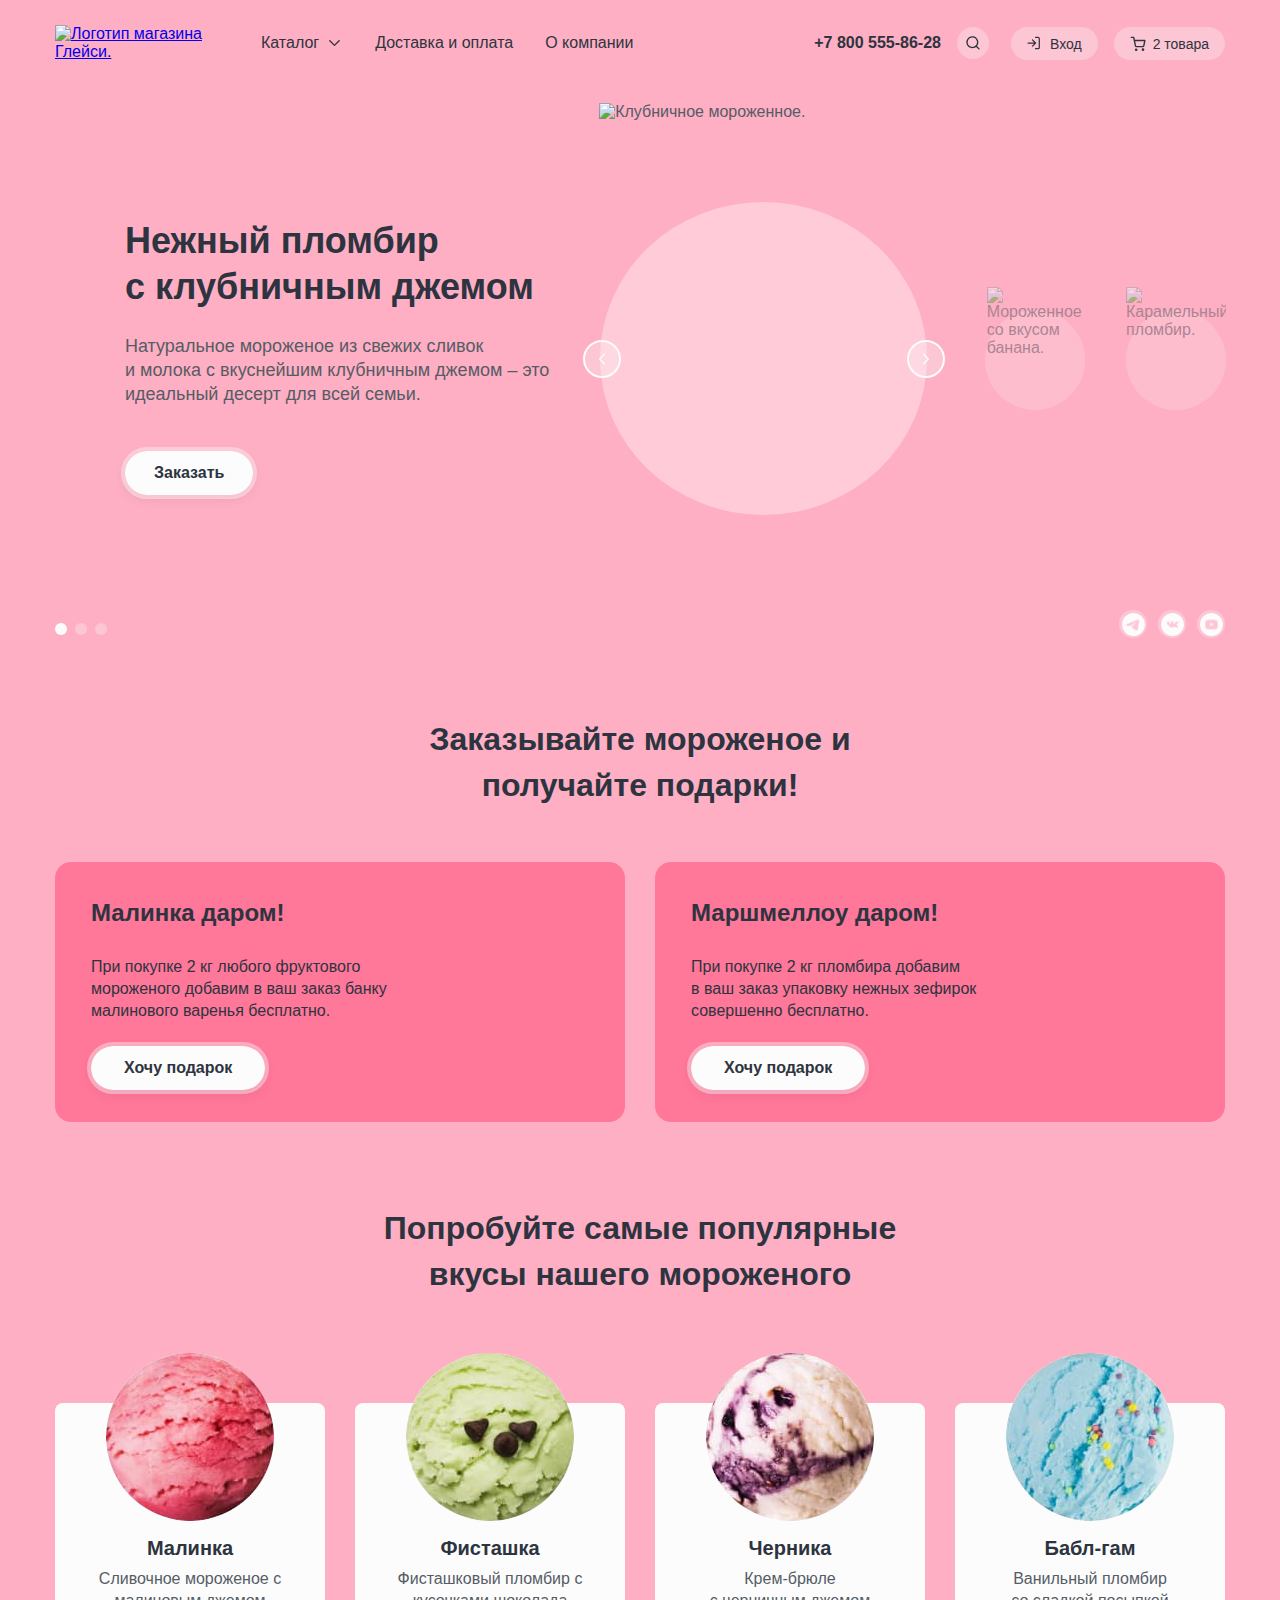
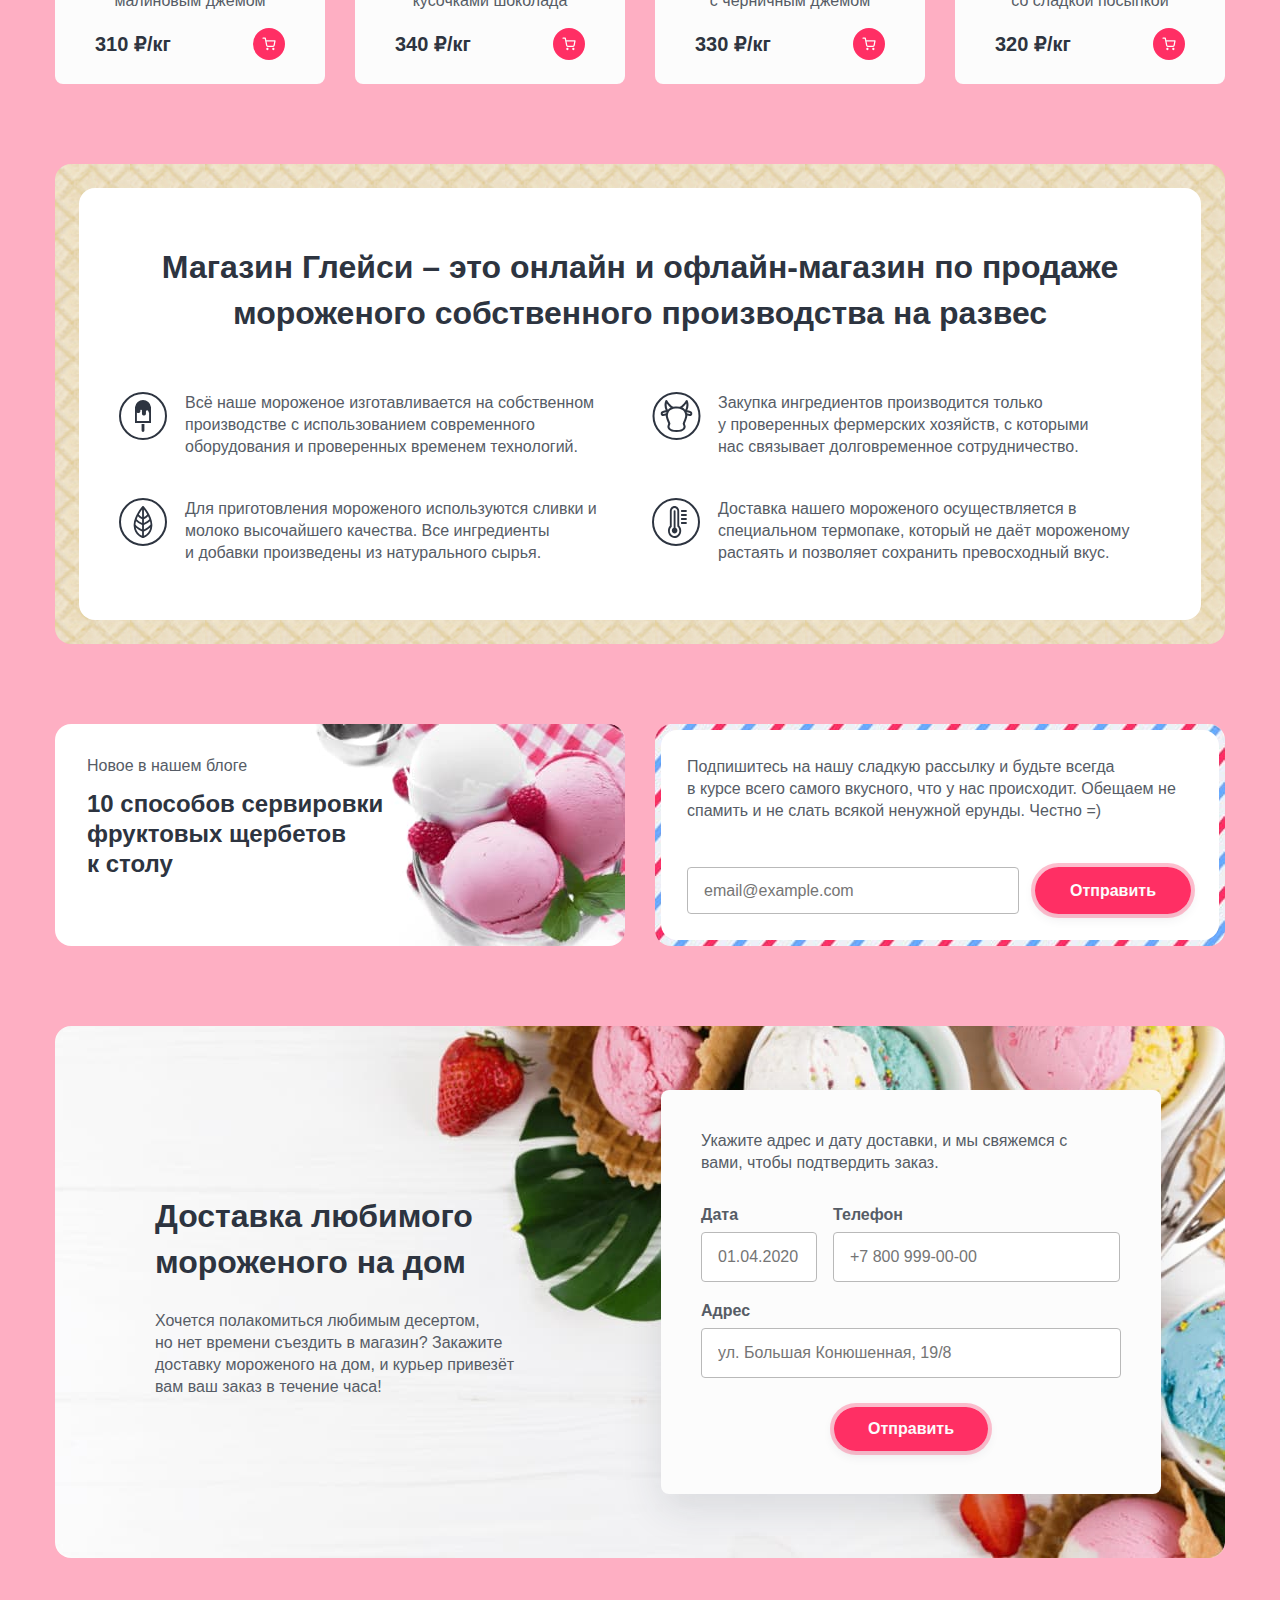
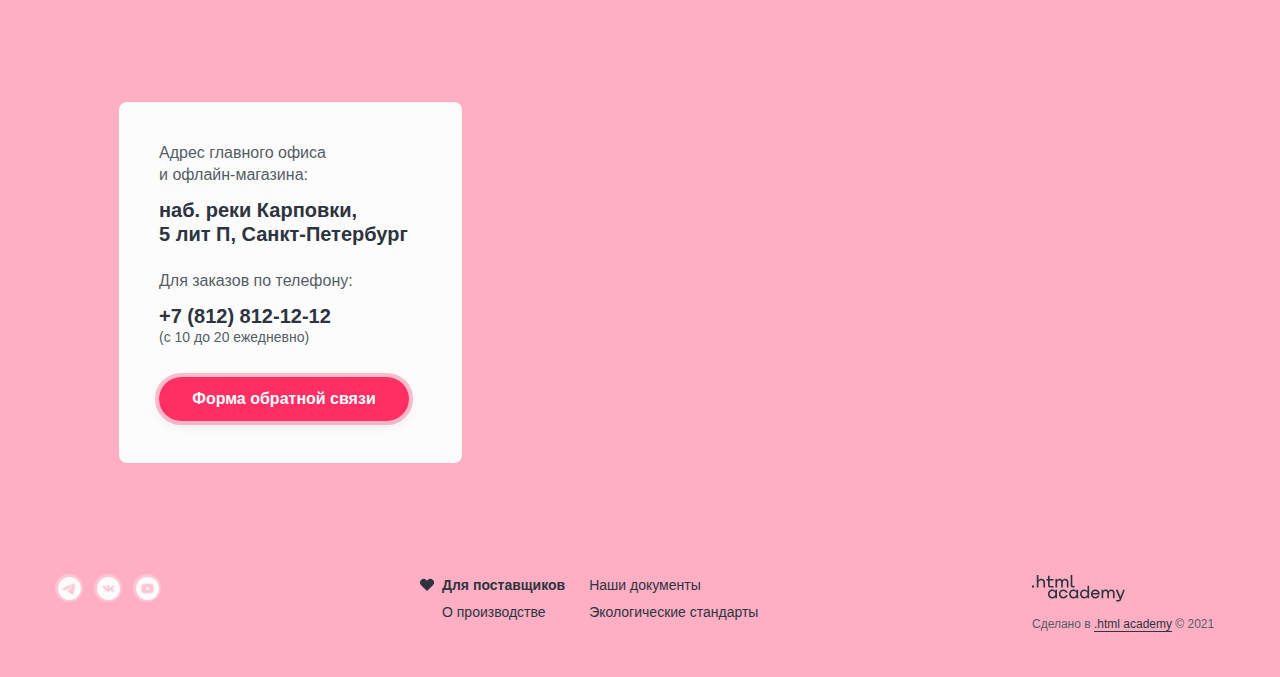
==== index.html @ 6ba5c3b9 "разметка и стилизация модального окна" ====
<!DOCTYPE html>
<html lang="ru">

  <head>
    <meta charset="utf-8">
    <title>HTML Academy: Глейси</title>
    <link rel="stylesheet" href="styles/styles.css">
    <link rel="icon" href="favicon.ico">
    <link rel="icon" type="image/png" sizes="32x32" href="./images/favicon.png">
  </head>


  <body class="body-pink">
    <div class="container">
      <header class="main-header">
        <a href="./index.html" class="logo-navigation">
          <img src="./images/logo.svg" alt="Логотип магазина Глейси." width="137" height="56">
        </a>
        <nav class="main-navigation">
          <ul class="main-navigation-list">
            <li class="main-navigation-item popover-block">
              <a class="main-navigation-link dropdown-link  popover-link">Каталог
                <svg class="main-navigation-icon" xmlns="http://www.w3.org/2000/svg" width="12" height="6" fill="none"
                  viewBox="0 0 12 6">
                  <path fill-rule="evenodd"
                    d="M1.808.195a.667.667 0 0 0-.943.943l4.66 4.66a.665.665 0 0 0 .955 0l4.661-4.66A.667.667 0 0 0 10.2.195L6.003 4.39 1.808.195Z"
                    clip-rule="evenodd" />
                </svg>
              </a>
              <div class="navigation-catalog popover-window">
                <div class="navigation-catalog-block">
                  <ul class="navigation-catalog-menu">
                    <li class="navigation-catalog-item new-item">
                      <a href="#" class="navigation-catalog-link new-link">
                        <span class="navigation-catalog-name">Новинки</span>
                      </a>
                    </li>
                    <li class="navigation-catalog-item">
                      <a href="./catalog.html" class="navigation-catalog-link">
                        <span class="navigation-catalog-name">Сливочное</span>
                      </a>
                    </li>
                    <li class="navigation-catalog-item">
                      <a href="#" class="navigation-catalog-link">
                        <span class="navigation-catalog-name">Щербеты</span>
                      </a>
                    </li>
                    <li class="navigation-catalog-item">
                      <a href="#" class="navigation-catalog-link">
                        <span class="navigation-catalog-name">Фруктовый лед</span>
                      </a>
                    </li>
                    <li class="navigation-catalog-item">
                      <a href="#" class="navigation-catalog-link">
                        <span class="navigation-catalog-name">Мелорин</span>
                      </a>
                    </li>
                  </ul>
                </div>

              </div>
            </li>
            <li class="main-navigation-item">
              <a href="#" class="main-navigation-link">Доставка и оплата</a>
            </li>
            <li class="main-navigation-item">
              <a href="#" class="main-navigation-link">О компании</a>
            </li>
          </ul>
          <div class="other-navigation">
            <div class="header-help-block">
              <div class="header-phone-block">
                <a href="tel:+78005558628" class="header-link-phone">
                  <span class="header-phone-text">+7 800 555-86-28</span>
                </a>
              </div>
              <div class="header-search popover-block">
                <a href="#" class="header-search-link popover-link">
                  <span class="visually-hidden">Поиск</span>
                  <span class="header-search-image">
                    <svg class="header-search-icon" xmlns="http://www.w3.org/2000/svg" width="14" height="14"
                      viewBox="0 0 14 14">
                      <path fill-rule="evenodd"
                        d="M1.663 6.188a4.667 4.667 0 1 1 8.028 3.238.672.672 0 0 0-.124.123 4.667 4.667 0 0 1-7.904-3.361Zm8.412 4.688a6 6 0 1 1 .943-.943l2.45 2.45a.667.667 0 1 1-.943.943l-2.45-2.45Z"
                        clip-rule="evenodd" />
                    </svg>
                  </span>
                </a>
                <div class="navigation-form-block">
                  <form action="https://echo.htmlacademy.ru/" class="navigation-form popover-window" method="get">
                    <div class="header-search-wrapper">
                      <label class="visually-hidden" for="search">Введите текст для поиска</label>
                      <input class="navigation-search" id="search" type="text" name="search"
                        placeholder="Поиск по сайту" required>
                      <button class="navigation-search-reset" type="reset">
                        <span class="visually-hidden">Сброс поиска</span>
                      </button>
                    </div>
                  </form>
                </div>

              </div>
            </div>

            <ul class="user-navigation">
              <li class="user-navigation-item popover-block">
                <a href="#" class="user-navigation-link popover-link entry-link">
                  <span>Вход</span>
                  <svg class="personal-account-icon" xmlns="http://www.w3.org/2000/svg" width="14" height="15"
                    fill="none" viewBox="0 0 14 15">
                    <path fill-rule="evenodd"
                      d="M8 1.525c0-.369.298-.667.667-.667h2.666a2 2 0 0 1 2 2v9.333a2 2 0 0 1-2 2H8.667a.667.667 0 1 1 0-1.333h2.666A.666.666 0 0 0 12 12.19V2.858a.666.666 0 0 0-.667-.667H8.667A.667.667 0 0 1 8 1.525ZM4.862 3.72c.26-.26.682-.26.943 0l3.329 3.329a.673.673 0 0 1 .2.476.664.664 0 0 1-.2.475l-3.33 3.33a.667.667 0 1 1-.942-.944l2.195-2.195H.667a.667.667 0 1 1 0-1.333h6.39L4.862 4.663a.667.667 0 0 1 0-.943Z"
                      clip-rule="evenodd" />
                  </svg>
                </a>
                <div class="personal-account-wrapper popover-window">
                  <div class="personal-account">
                    <p class="personal-account-title">Личный кабинет</p>
                    <form action="https://echo.htmlacademy.ru/" class="personal-account-form">
                      <div class="personal-account-label">
                        <label for="mail" class="visually-hidden">Введите ваш e-mail</label>
                        <input class="personal-account-input" type="email" name="e-mail" id="mail"
                          value="email@example.com" required>
                      </div>
                      <div class="personal-account-label">
                        <label for="password" class="visually-hidden">Введите ваш пароль</label>
                        <input class="personal-account-input personal-account-password" type="password" name="password"
                          id="password" value="exampl" required>
                      </div>
                      <div class="personal-account-entry">
                        <button class="personal-account-button red-button" type="submit">
                          <span class="button-text">Войти</span>

                        </button>
                        <ul class="personal-account-links">
                          <li class="personal-account-item">
                            <a href="#" class="password-link">Забыли пароль?</a>
                          </li>
                          <li class="personal-account-item">
                            <a href="#" class="registration-link">Регистрация</a>
                          </li>
                        </ul>
                      </div>
                    </form>
                  </div>
                </div>
              </li>
              <li class="user-navigation-item popover-block">
                <a href="#" class="user-navigation-link cart-link popover-link">
                  <svg class="cart-link-icon" xmlns="http://www.w3.org/2000/svg" width="15" height="14"
                    viewBox="0 0 15 14">
                    <path fill-rule="evenodd"
                      d="M1.167.108a.667.667 0 1 0 0 1.333h1.77l.468 2.336a.664.664 0 0 0 .011.053l.967 4.833a1.826 1.826 0 0 0 1.819 1.47h5.62a1.826 1.826 0 0 0 1.819-1.47l.001-.005.927-4.861a.667.667 0 0 0-.655-.792H4.611L4.138.644a.667.667 0 0 0-.654-.536H1.167ZM5.69 8.402l-.813-4.064h8.23l-.775 4.067a.492.492 0 0 1-.492.395H6.183a.492.492 0 0 1-.492-.397Zm-1.134 3.961a1.246 1.246 0 1 1 2.492 0 1.246 1.246 0 0 1-2.492 0Zm6.374 0a1.246 1.246 0 1 1 2.491 0 1.246 1.246 0 0 1-2.491 0Z"
                      clip-rule="evenodd" />
                  </svg>

                  <span class="user-navigation-text">2 товара</span>
                </a>
                <div class="popover-cart-wrapper popover-window">
                  <div class="popover-cart">
                    <h2 class="popover-cart-title">Корзина</h2>
                    <form action="https://echo.htmlacademy.ru/" class="popover-cart-form">
                      <ul class="cart-list-products">
                        <li class="cart-item-product">
                          <a href="#" class="cart-product-link">
                            <div class="cart-image-wrapper">
                              <img src="./images/products/product-cart-1.jpg" alt="Мороженное с малиновым джемом."
                                class="cart-image" width="46" height="46">
                            </div>
                            <div class="product-wrapper">
                              <span class="cart-product-name">Малинка</span>
                              <span class="cart-chosen-price">1 кг х 310 ₽</span>
                            </div>
                          </a>


                          <b class="cart-product-price">310 ₽</b>
                          <button class="cart-product-delete" type="button">
                            <span class="visually-hidden">Удалить из корзины</span>
                          </button>
                          <input type="hidden" name="cart-item" value="Малинка">
                        </li>
                        <li class="cart-item-product">
                          <a href="#" class="cart-product-link">
                            <div class="cart-image-wrapper">
                              <img src="./images/products/product-cart-2.jpg"
                                alt="Ванильный пломбир со сладкой посыпкой." class="cart-image" width="46" height="46">
                            </div>
                            <div class="product-wrapper">
                              <span class="cart-product-name">Бабл-гам</span>
                              <span class="cart-chosen-price">1,5 кг х 320 ₽</span>
                            </div>
                          </a>

                          <b class="cart-product-price">480 ₽</b>
                          <button class="cart-product-delete" type="button">
                            <span class="visually-hidden">Удалить из корзины</span>
                          </button>
                          <input type="hidden" name="cart-item" value="Бабл-гам">
                        </li>
                      </ul>
                      <div class="cart-order">
                        <button class="cart-order-submit red-button" type="submit">Оформить заказ</button>
                        <div class="cart-order-text">
                          <span class="cart-order-sum">Итого:</span>
                          <span class="cart-order-price">790 ₽</span>
                        </div>

                      </div>
                    </form>
                  </div>
                </div>
              </li>
            </ul>
          </div>
        </nav>
      </header>
      <main class="main-index">
        <h1 class="visually-hidden">Главная страница магазина Глейси</h1>
        <section class="main-hero">
          <h2 class="visually-hidden">Новинки</h2>
          <div class="slider">
            <div class="slider-window">
              <ul class="slider-list">
                <li class="slider-item slider-item-current">
                  <div class="slider-text-block">
                    <h3 class="slider-title">Нежный пломбир<br>с клубничным джемом</h3>
                    <p class="slider-text">Натуральное мороженое из свежих сливок<br>и молока с вкуснейшим клубничным
                      джемом
                      – это идеальный десерт для всей семьи.</p>
                    <a href="#" class="slider-button white-button">Заказать</a>
                  </div>
                  <div class="slider-img-block">
                    <img src="./images/slider-1.png" alt="Клубничное мороженное." class="slider-image" width="327"
                      height="507">
                  </div>
                </li>
                <li class="slider-item ">
                  <div class="slider-text-block">
                    <h3 class="slider-title">Сливочное мороженое со вкусом банана</h3>
                    <p class="slider-text">Сливочное мороженое с ярким банановым вкусом подарит вам свежесть и
                      наслаждение даже в самый жаркий летний день. </p>
                    <a href="#" class="slider-button">Заказать</a>
                  </div>
                  <div class="slider-img-block">
                    <img src="./images/slider-2.png" alt="Мороженное со вкусом банана." class="slider-image" width="327"
                      height="507">
                  </div>

                </li>
                <li class="slider-item ">
                  <div class="slider-text-block">
                    <h3 class="slider-title">Карамельный пломбир с маршмеллоу</h3>
                    <p class="slider-text">Необычный сладкий десерт с карамельным топпингом и кусочками зефира завоюет
                      сердца сладкоежек всех возрастов.</p>

                    <a href="#" class="slider-button">Заказать</a>
                  </div>
                  <div class="slider-img-block">
                    <img src="./images/slider-3.png" alt="Карамельный пломбир." class="slider-image" width="327"
                      height="507">
                  </div>
                </li>
              </ul>
              <button class="slider-flip-button slider-button-prev" type="button">
                <svg class="slider-flip-icon" xmlns="http://www.w3.org/2000/svg" width="7" height="12"
                  viewBox="0 0 7 12">
                  <path fill-rule="evenodd"
                    d="M1.135.865a.665.665 0 1 0-.94.94l4.201 4.201-4.201 4.202a.665.665 0 0 0 .94.94L5.804 6.48a.665.665 0 0 0 .003-.943L1.135.865Z"
                    clip-rule="evenodd" />
                </svg>

                <span class="visually-hidden">Показать предыдущий слайдер</span>
              </button>
              <button class="slider-flip-button slider-button-next" type="button">
                <svg class="slider-flip-icon" xmlns="http://www.w3.org/2000/svg" width="7" height="12"
                  viewBox="0 0 7 12">
                  <path fill-rule="evenodd"
                    d="M1.135.865a.665.665 0 1 0-.94.94l4.201 4.201-4.201 4.202a.665.665 0 0 0 .94.94L5.804 6.48a.665.665 0 0 0 .003-.943L1.135.865Z"
                    clip-rule="evenodd" />
                </svg>
                <span class="visually-hidden">Показать следующий слайдер</span>
              </button>
            </div>

            <div class="slider-bottom-block">
              <ul class="slider-paganation">
                <li class="slider-paganation-item">
                  <button class="slider-paganation-button slider-paganation-current">
                    <span class="visually-hidden">Показать первый слайдер</span>
                  </button>
                </li>
                <li class="slider-paganation-item">
                  <button class="slider-paganation-button">
                    <span class="visually-hidden">Показать второй слайдер</span>
                  </button>
                </li>
                <li class="slider-paganation-item">
                  <button class="slider-paganation-button">
                    <span class="visually-hidden">Показать третий слайдер</span>
                  </button>
                </li>
              </ul>
              <ul class="slider-socials">
                <li class="social-item">
                  <a href="https://t.me/htmlacademy" class="social-link social-tg">
                    <span class="visually-hidden">Телеграм</span>
                  </a>
                </li>
                <li class="social-item">
                  <a href=" https://vk.com/htmlacademy" class="social-link social-vk">
                    <span class="visually-hidden">Вконтакте</span>
                  </a>
                </li>
                <li class="social-item">
                  <a href=" https://www.youtube.com/user/htmlacademyru" class="social-link social-yuotube">
                    <span class="visually-hidden">Youtube</span>
                  </a>
                </li>
              </ul>
            </div>
          </div>
        </section>
        <section class="stocks">
          <h2 class="visually-hidden">Акции</h2>
          <p class="stocks-heading heading-block">Заказывайте мороженое и получайте подарки!</p>
          <ul class="stocks-list">
            <li class="stocks-item stocks-raspberry">
              <div class="stocks-text-blok">
                <p class="stocks-title">Малинка даром!</p>
                <p class="stocks-text">При покупке 2 кг любого фруктового мороженого добавим в ваш заказ банку
                  малинового
                  варенья бесплатно.</p>
                <a href="#" class="stocks-button white-button">Хочу подарок</a>
              </div>
            </li>
            <li class="stocks-item stocks-marshmallow">
              <div class="stocks-text-blok">
                <p class="stocks-title">Маршмеллоу даром!</p>
                <p class="stocks-text">При покупке 2 кг пломбира добавим<br>в ваш заказ упаковку нежных зефирок
                  совершенно
                  бесплатно.</p>
                <a href="#" class="stocks-button white-button">Хочу подарок</a>
              </div>
            </li>
          </ul>
        </section>
        <section class="popular-products">
          <h2 class="visually-hidden">Популярные товары</h2>
          <p class="popular-products-heading heading-block">Попробуйте самые популярные вкусы нашего мороженого</p>
          <ul class="popular-products-list">
            <li class="product-item">
              <a href="#" class="product-item-link">
                <div class="product-image-wrapper">
                  <img src="./images/products/product-1.jpg" alt="Мороженное с малиновым джемом."
                    class="product-item-image" width="168" height="168px">
                </div>
                <h3 class="product-item-title">Малинка</h3>
              </a>
              <span class="product-item-text">Сливочное мороженое с малиновым джемом</span>
              <div class="product-price">
                <span class="product-item-price">310 ₽/кг</span>
                <button class="product-item-favorite">
                  <span class="visually-hidden">В корзину</span>
                  <svg class="product-cart-icon" xmlns="http://www.w3.org/2000/svg" width="15" height="14"
                    viewBox="0 0 15 14">
                    <path fill-rule="evenodd"
                      d="M1.167.108a.667.667 0 1 0 0 1.333h1.77l.468 2.336a.664.664 0 0 0 .011.053l.967 4.833a1.826 1.826 0 0 0 1.819 1.47h5.62a1.826 1.826 0 0 0 1.819-1.47l.001-.005.927-4.861a.667.667 0 0 0-.655-.792H4.611L4.138.644a.667.667 0 0 0-.654-.536H1.167ZM5.69 8.402l-.813-4.064h8.23l-.775 4.067a.492.492 0 0 1-.492.395H6.183a.492.492 0 0 1-.492-.397Zm-1.134 3.961a1.246 1.246 0 1 1 2.492 0 1.246 1.246 0 0 1-2.492 0Zm6.374 0a1.246 1.246 0 1 1 2.491 0 1.246 1.246 0 0 1-2.491 0Z"
                      clip-rule="evenodd" />
                  </svg>
                </button>
              </div>
            </li>
            <li class="product-item">
              <a href="#" class="product-item-link">
                <div class="product-image-wrapper">
                  <img src="./images/products/product-2.jpg" alt="Фисташковый пломбир с кусочками шоколада."
                    class="product-item-image" width="168" height="168px">
                </div>
                <h3 class="product-item-title">Фисташка</h3>
              </a>
              <span class="product-item-text">Фисташковый пломбир с кусочками шоколада</span>
              <div class="product-price">
                <span class="product-item-price">340 ₽/кг</span>
                <button class="product-item-favorite">
                  <span class="visually-hidden">В корзину</span>
                  <svg class="product-cart-icon" xmlns="http://www.w3.org/2000/svg" width="15" height="14"
                    viewBox="0 0 15 14">
                    <path fill-rule="evenodd"
                      d="M1.167.108a.667.667 0 1 0 0 1.333h1.77l.468 2.336a.664.664 0 0 0 .011.053l.967 4.833a1.826 1.826 0 0 0 1.819 1.47h5.62a1.826 1.826 0 0 0 1.819-1.47l.001-.005.927-4.861a.667.667 0 0 0-.655-.792H4.611L4.138.644a.667.667 0 0 0-.654-.536H1.167ZM5.69 8.402l-.813-4.064h8.23l-.775 4.067a.492.492 0 0 1-.492.395H6.183a.492.492 0 0 1-.492-.397Zm-1.134 3.961a1.246 1.246 0 1 1 2.492 0 1.246 1.246 0 0 1-2.492 0Zm6.374 0a1.246 1.246 0 1 1 2.491 0 1.246 1.246 0 0 1-2.491 0Z"
                      clip-rule="evenodd" />
                  </svg>
                </button>
              </div>
            </li>
            <li class="product-item">
              <a href="#" class="product-item-link">
                <div class="product-image-wrapper">
                  <img src="./images/products/product-3.jpg" alt="Крем-брюле с черничным джемом."
                    class="product-item-image" width="168" height="168px">
                </div>

                <h3 class="product-item-title">Черника</h3>
              </a>
              <span class="product-item-text">Крем-брюле<br>с черничным джемом</span>
              <div class="product-price">
                <span class="product-item-price">330 ₽/кг</span>
                <button class="product-item-favorite">
                  <span class="visually-hidden">В корзину</span>
                  <svg class="product-cart-icon" xmlns="http://www.w3.org/2000/svg" width="15" height="14"
                    viewBox="0 0 15 14">
                    <path fill-rule="evenodd"
                      d="M1.167.108a.667.667 0 1 0 0 1.333h1.77l.468 2.336a.664.664 0 0 0 .011.053l.967 4.833a1.826 1.826 0 0 0 1.819 1.47h5.62a1.826 1.826 0 0 0 1.819-1.47l.001-.005.927-4.861a.667.667 0 0 0-.655-.792H4.611L4.138.644a.667.667 0 0 0-.654-.536H1.167ZM5.69 8.402l-.813-4.064h8.23l-.775 4.067a.492.492 0 0 1-.492.395H6.183a.492.492 0 0 1-.492-.397Zm-1.134 3.961a1.246 1.246 0 1 1 2.492 0 1.246 1.246 0 0 1-2.492 0Zm6.374 0a1.246 1.246 0 1 1 2.491 0 1.246 1.246 0 0 1-2.491 0Z"
                      clip-rule="evenodd" />
                  </svg>
                </button>
              </div>
            </li>
            <li class="product-item">
              <a href="#" class="product-item-link">
                <div class="product-image-wrapper">
                  <img src="./images/products/product-4.jpg" alt="Ванильный пломбир со сладкой посыпкой."
                    class="product-item-image" width="168" height="168px">
                </div>
                <h3 class="product-item-title">Бабл-гам</h3>
              </a>
              <span class="product-item-text">Ванильный пломбир<br>со сладкой посыпкой</span>
              <div class="product-price">
                <span class="product-item-price">320 ₽/кг</span>
                <button class="product-item-favorite">
                  <span class="visually-hidden">В корзину</span>
                  <svg class="product-cart-icon" xmlns="http://www.w3.org/2000/svg" width="15" height="14"
                    viewBox="0 0 15 14">
                    <path fill-rule="evenodd"
                      d="M1.167.108a.667.667 0 1 0 0 1.333h1.77l.468 2.336a.664.664 0 0 0 .011.053l.967 4.833a1.826 1.826 0 0 0 1.819 1.47h5.62a1.826 1.826 0 0 0 1.819-1.47l.001-.005.927-4.861a.667.667 0 0 0-.655-.792H4.611L4.138.644a.667.667 0 0 0-.654-.536H1.167ZM5.69 8.402l-.813-4.064h8.23l-.775 4.067a.492.492 0 0 1-.492.395H6.183a.492.492 0 0 1-.492-.397Zm-1.134 3.961a1.246 1.246 0 1 1 2.492 0 1.246 1.246 0 0 1-2.492 0Zm6.374 0a1.246 1.246 0 1 1 2.491 0 1.246 1.246 0 0 1-2.491 0Z"
                      clip-rule="evenodd" />
                  </svg>
                </button>
              </div>
            </li>
          </ul>
        </section>
        <section class="about">
          <div class="about-wrapper">
            <h2 class="visually-hidden">О магазине "Глейси"</h2>
            <p class="about-heading heading-block">Магазин Глейси – это онлайн и офлайн-магазин по продаже мороженого
              собственного
              производства на развес</p>
            <ul class="about-list">
              <li class="about-item">Всё наше мороженое изготавливается на собственном производстве с использованием
                современного оборудования и проверенных временем технологий.</li>
              <li class="about-item">Закупка ингредиентов производится только<br>у проверенных фермерских хозяйств, с
                которыми<br>нас связывает долговременное сотрудничество.</li>
              <li class="about-item">Для приготовления мороженого используются сливки и молоко высочайшего качества. Все
                ингредиенты<br>и добавки произведены из натурального сырья.</li>
              <li class="about-item">Доставка нашего мороженого осуществляется в специальном термопаке, который не даёт
                мороженому растаять и позволяет сохранить превосходный вкус.</li>
            </ul>
          </div>
        </section>
        <div class="news-block">
          <section class="new">
            <h2 class="visually-hidden">Статьи</h2>
            <a href="#" class="new-link-blog">Новое в нашем блоге</a>
            <a href="#" class="new-link-article">10 способов сервировки фруктовых щербетов<br>к столу</a>
          </section>
          <section class="mailing">
            <div class="mailing-wrapper">
              <h2 class="visually-hidden">Подписка</h2>
              <p class="mailing-text">Подпишитесь на нашу сладкую рассылку и будьте всегда<br>в курсе всего самого
                вкусного,
                что у нас происходит. Обещаем не спамить и не слать всякой ненужной ерунды. Честно =)</p>
              <form class="mailing-form" action="https://echo.htmlacademy.ru/">
                <label for="mailing-mail" class="visually-hidden">Введите вашу почту</label>
                <input class="mailing-input" type="email" id="mailing-mail" placeholder="email@example.com" required>
                <button class="mailing-button red-button" type="submit">Отправить</button>
              </form>
            </div>
          </section>
        </div>
        <section class="delivery">
          <h2 class="visually-hidden">Доставка</h2>
          <div class="delivery-text-block">
            <p class="delivery-heading heading-block">Доставка любимого мороженого на дом</p>
            <p class="delivery-text">Хочется полакомиться любимым десертом,<br>но нет времени съездить в магазин?
              Закажите
              доставку мороженого на дом, и курьер привезёт вам ваш заказ в течение часа!</p>
          </div>
          <form action="https://echo.htmlacademy.ru/" class="delivery-form">
            <p class="delivery-info">Укажите адрес и дату доставки, и мы свяжемся с вами, чтобы подтвердить заказ.</p>
            <div class="delivery-form-block">
              <p class="delivery-group">
                <label for="delivery-date" class="delivery-label">
                  <a class="tooltip-link">Дата
                    <span class="tooltip-text  tooltip-date">Введите дату</span>
                  </a>
                </label>
                <input type="text" class="delivery-input delivery-input-date" id="delivery-date"
                  placeholder="01.04.2020" required>
              </p>
              <p class="delivery-group">
                <label for="delivery-phone" class="delivery-label">Телефон</label>
                <input id="delivery-phone" type="text" class="delivery-input delivery-input-phone"
                  placeholder="+7 800 999-00-00" required>
              </p>
            </div>
            <p class="delivery-group delivery-address-group">
              <label for="delivery-address" class="delivery-label">
                <a class="tooltip-link">Адрес
                  <span class="tooltip-text tooltip-address">Введите название улицы, дома и квартиры</span>
                </a>
              </label>
              <input id="delivery-address" type="text" class="delivery-input delivery-input-address"
                placeholder="ул. Большая Конюшенная, 19/8" required>
            </p>
            <button class="delivery-button red-button" type="submit">Отправить</button>
          </form>
        </section>
        <section class="contacts">
          <h2 class="visually-hidden">Наши контакты</h2>
          <div class="contacts-wrapper">
            <p class="contacts-text">Адрес главного офиса<br>и офлайн-магазина:</p>
            <address class="contacts-address">наб. реки Карповки,<br>5 лит П, Санкт-Петербург</address>
            <p class="contacts-text">Для заказов по телефону:</p>
            <a href="tel:+78128121212" class="address-link-phone">+7 (812) 812-12-12</a>
            <span class="address-info">(с 10 до 20 ежедневно)</span>
            <a href="#" class="address-feedback red-button">Форма обратной связи</a>
          </div>

        </section>
      </main>
      <footer class="page-footer">
        <div class="footer-social-block">
          <p class="visually-hidden">Мы в социальных сетях</p>
          <ul class="footer-socials">
            <li class="social-item">
              <a href="https://t.me/htmlacademy" class="social-link social-tg">
                <span class="visually-hidden">Телеграм</span>
              </a>
            </li>
            <li class="social-item">
              <a href=" https://vk.com/htmlacademy" class="social-link social-vk">
                <span class="visually-hidden">Вконтакте</span>
              </a>
            </li>
            <li class="social-item">
              <a href=" https://www.youtube.com/user/htmlacademyru" class="social-link social-yuotube">
                <span class="visually-hidden">Youtube</span>
              </a>
            </li>
          </ul>
        </div>
        <div class="footer-info">
          <ul class="footer-info-list">
            <li class="footer-info-item">
              <a href="#" class="footer-info-link info-link-like">Для поставщиков</a>
            </li>
            <li class="footer-info-item">
              <a href="#" class="footer-info-link">О производстве</a>
            </li>
          </ul>
          <ul class="footer-info-list">
            <li class="footer-info-item">
              <a href="#" class="footer-info-link">Наши документы</a>
            </li>


            <li class="footer-info-item">
              <a href="#" class="footer-info-link">Экологические стандарты</a>
            </li>
          </ul>
        </div>
        <div class="footer-developer">
          <span class="visually-hidden">Сайт-разработчик</span>
          <a href="https://htmlacademy.ru/" class="footer-link-delover">
            <svg xmlns="http://www.w3.org/2000/svg" width="93" height="27" fill="none" viewBox="0 0 93 27">
              <g fill="#2D3440" clip-path="url(#a)">
                <path
                  d="M0 10.416V12.5h1.988v-2.083H0ZM9.419 3.663c-1.262 0-2.282.573-2.922 1.406h-.069V0H4.786v12.5h1.642V8.212c0-1.72 1.072-2.952 2.645-2.952 1.486 0 2.35 1.111 2.35 2.604V12.5h1.643V7.57c0-2.38-1.47-3.907-3.647-3.907ZM21.525 3.906h-3.889V.868h-1.642v3.038H14.44v1.597h1.555v4.844c0 1.389.778 2.153 2.178 2.153h3.353v-1.615h-3.024c-.554 0-.865-.312-.865-.85V5.503h3.89V3.906ZM33.255 3.68c-1.314 0-2.316.643-2.87 1.667h-.051C29.832 4.34 28.899 3.68 27.62 3.68c-1.14 0-2.005.608-2.523 1.459h-.07V3.906h-1.572V12.5h1.642V8.09c0-1.615.846-2.795 2.126-2.83 1.21-.034 1.918.834 1.918 2.136V12.5h1.642V7.95c0-1.927 1.14-2.69 2.126-2.69 1.193 0 1.901.833 1.901 2.135V12.5h1.642V7.222c0-2.083-1.175-3.542-3.197-3.542ZM38.678 10.277c0 1.407.795 2.223 2.264 2.223h1.624v-1.598h-1.382c-.553 0-.865-.312-.865-.85V0h-1.641v10.277ZM23.375 15.936h-.069c-.64-.863-1.68-1.467-3.065-1.484-2.545-.034-4.363 1.847-4.363 4.505 0 2.675 1.852 4.556 4.346 4.521 1.42-.017 2.441-.655 3.082-1.57h.07v1.329h1.627v-8.543h-1.628v1.242Zm-2.909 5.955c-1.8 0-2.943-1.312-2.943-2.934 0-1.623 1.143-2.934 2.943-2.934 1.75 0 2.892 1.311 2.892 2.934 0 1.605-1.143 2.934-2.892 2.934ZM35.752 17.8c-.398-1.933-2.113-3.348-4.363-3.348-2.719 0-4.537 1.985-4.537 4.505 0 2.52 1.818 4.521 4.537 4.521 2.25 0 3.965-1.45 4.363-3.4h-1.714c-.346 1.088-1.368 1.83-2.632 1.83-1.766 0-2.91-1.33-2.91-2.951 0-1.623 1.144-2.934 2.91-2.934 1.316 0 2.285.776 2.632 1.777h1.714ZM44.546 15.936h-.07c-.64-.863-1.679-1.467-3.064-1.484-2.546-.034-4.364 1.847-4.364 4.505 0 2.675 1.853 4.556 4.346 4.521 1.42-.017 2.442-.655 3.083-1.57h.069v1.329h1.627v-8.543h-1.627v1.242Zm-2.91 5.955c-1.8 0-2.943-1.312-2.943-2.934 0-1.623 1.143-2.934 2.944-2.934 1.749 0 2.892 1.311 2.892 2.934 0 1.605-1.143 2.934-2.892 2.934ZM55.52 16.023h-.07c-.64-.915-1.714-1.554-3.081-1.57-2.494-.035-4.346 1.846-4.346 4.52 0 2.659 1.818 4.54 4.363 4.506 1.35-.018 2.424-.622 3.048-1.485h.086v1.243h1.628V10.81H55.52v5.212Zm-2.909 5.885c-1.8 0-2.944-1.312-2.944-2.934s1.143-2.934 2.944-2.934c1.75 0 2.892 1.329 2.892 2.934 0 1.622-1.143 2.934-2.892 2.934ZM63.345 14.452c-2.632 0-4.433 2.02-4.433 4.522 0 2.433 1.697 4.505 4.467 4.505 2.009 0 3.62-1.088 4.19-2.9h-1.713c-.381.811-1.299 1.329-2.407 1.329-1.558 0-2.667-1.036-2.788-2.364h7.082c.225-2.848-1.558-5.092-4.398-5.092Zm-.035 1.57c1.368 0 2.39.846 2.65 2.072h-5.264c.242-1.208 1.264-2.071 2.614-2.071ZM79.413 14.47c-1.316 0-2.32.638-2.875 1.656h-.052c-.502-1-1.437-1.657-2.718-1.657-1.143 0-2.009.604-2.528 1.45h-.07v-1.225h-1.575v8.543h1.645v-4.384c0-1.605.848-2.779 2.13-2.813 1.212-.034 1.922.828 1.922 2.123v5.074h1.645v-4.522c0-1.916 1.142-2.675 2.13-2.675 1.194 0 1.904.828 1.904 2.123v5.074h1.645V17.99c0-2.07-1.177-3.52-3.203-3.52ZM88.505 21.873l-2.944-7.18h-1.818l3.913 9.355-.017.034c-.277.708-.589.967-1.35.967h-2.026v1.64h2.025c1.49 0 2.286-.674 2.84-2.123l3.775-9.872h-1.68l-2.718 7.18Z" />
              </g>
              <defs>
                <clipPath id="a">
                  <path fill="#fff" d="M0 0h93v26.711H0z" />
                </clipPath>
              </defs>
            </svg>
          </a>
          <p class="footer-developer-text">Сделано в <a href="https://htmlacademy.ru/" class="develover-text-link">.html
              academy</a> © 2021
          </p>
        </div>
      </footer>
    </div>
    <div class="modal-container modal-close">
      <div class="modal">
        <button class="modal-close-button" type="button">
          <span class="visually-hidden">Закрыть</span>
        </button>
        <section class="modal-content">
          <h2 class="visually-hidden">Форма обратной связи</h2>
          <p class="modal-title">Мы обязательно ответим вам!</p>
          <form action="https://echo.htmlacademy.ru/" method="post" class="modal-form">
            <label for="name" class="visually-hidden">Введите ваше имя:</label>
            <input class="modal-input" type="text" id="name" placeholder="Имя и фамилия" name="name" required>
            <label for="e-mail" class="visually-hidden">Введите ваш e-mail</label>
            <input class="modal-input" type="email" id="e-mail" placeholder="email@example.com" name="name" required>
            <label for="name" class="visually-hidden">Введите текст</label>
            <textarea class="modal-input modal-input-text" id="name" placeholder="В свободной форме" name="modal-text"
              cols="30" rows="10" required></textarea>
            <button class="modal-button-submit red-button" type="submit">Отправить </button>
          </form>
        </section>
      </div>
    </div>
  </body>


</html>
---- styles/styles.css ----
@font-face {
  font-family: "Inter";
  font-style: normal;
  font-weight: 400;
  src: url("../fonts/inter-400.woff2");
  font-display: swap;
}

@font-face {
  font-family: "Inter";
  font-style: normal;
  font-weight: 700;
  src: url("../fonts/inter-700.woff2");
  font-display: swap;
}

@font-face {
  font-family: "Inter";
  font-style: normal;
  font-weight: 800;
  src: url("../fonts/inter-900.woff2");
  font-display: swap;
}

body {
  margin: 0;
  padding: 0;
  height: 1px;
  font-family: "Inter", sans-serif;
  font-style: normal;
  font-weight: 400;
  font-size: 16px;
  color: #565C66;
}

.body-pink {
  background-color: #feafc3;
}

.body-blue {
  background-color: #69a9ff;
}

.body-yellow {
  background-color: #fcc850;
}

.red-button {
  background-color: #ff2f64;
  outline: 4px solid rgba(255, 47, 100, 0.3);
  box-shadow: 0 4px 12px rgba(45, 52, 64, 0.1);
  border-radius: 26px;
  border: none;
  font-size: 16px;
  font-weight: 700;
  color: #fcfcfc;
  cursor: pointer;
}

.red-button:hover {
  background-color: rgba(252, 252, 252, 0.3);
  outline: 4px solid #ff2f64;
  color: #2d3440;
}

.red-button:active {
  background-color: #feafc3;
  outline: 2px solid #2d3440;
  color: #fcfcfc;
}

.red-button:focus {
  background-color: #ff2f64;
  outline: 2px solid #2d3440;
}

.white-button {
  display: block;
  text-align: center;
  text-decoration: none;
  color: #2d3440;
  background-color: #fcfcfc;
  border: none;
  outline: 4px solid rgba(252, 252, 252, 0.4);
  box-shadow: 0 4px 12px rgba(45, 52, 64, 0.1);
  border-radius: 26px;
  font-weight: 700;
  line-height: 20px;
}

.white-button:hover {
  background: rgba(252, 252, 252, 0.4);
  outline: 4px solid #fcfcfc;
}

.white-button:active {
  background-color: #fcfcfc;
  outline: 2px solid #2d3440;
  box-shadow: 0 4px 12px rgba(45, 52, 64, 0.1);
}

.white-button:focus {
  background-color: #fcfcfc;
  outline: 2px solid #2d3440;
  box-shadow: 0 4px 12px rgba(45, 52, 64, 0.1);
}

.container {
  display: flex;
  flex-direction: column;
  width: 1170px;
  min-height: 100vh;
  margin: 0 auto;
}

.visually-hidden {
  position: absolute;
  width: 1px;
  height: 1px;
  margin: -1px;
  border: 0;
  padding: 0;
  white-space: nowrap;
  clip-path: inset(100%);
  clip: rect(0 0 0 0);
  overflow: hidden;
}

.main-header {
  display: flex;
  align-items: center;
  width: 100%;
  padding-top: 24px;
  padding-bottom: 24px;
  position: relative;
  z-index: 10;
}

.logo-navigation {
  margin-right: 16px;
}

.main-navigation {
  display: flex;
  align-items: center;
  width: 100%;

}

.main-navigation-list {
  width: 450px;
  display: flex;
  flex-wrap: wrap;
  list-style: none;
  margin: 0;
  padding: 0;
}

.main-navigation-item {
  position: relative;
}

.navigation-catalog {
  box-sizing: border-box;
}

.navigation-catalog-block {
  padding-top: 8px;
  position: absolute;
  top: 35px;
  left: 1px;
}

.navigation-catalog-menu {
  margin: 0;
  padding: 0;
  padding-top: 10px;
  padding-bottom: 8px;
  min-width: 136px;
  box-sizing: border-box;
  list-style: none;
  background-color: #fcfcfc;
  box-shadow: 0 8px 16px rgba(45, 52, 64, 0.12);
  border-radius: 4px;
  z-index: 3;
}

.main-navigation-link {
  display: block;
  padding: 7px 14px;
  text-decoration: none;
  border: 2px solid transparent;
  border-radius: 30px;
  color: #2d3440;
  font-family: "Inter", sans-serif;
  font-style: normal;
  font-weight: 400;
  font-size: 16px;
  line-height: 20px;
}

.dropdown-link {
  padding-right: 38px;
  position: relative;
}

.main-navigation-icon {
  position: absolute;
  fill:  #2d3440;
  width: 13px;
  height: 6px;
  top: 14px;
  right: 16px;
}

.main-navigation-link:hover {
  background-color: rgba(252, 252, 252, 0.5);
}

.main-navigation-link:active {
  background-color: #fcfcfc;
  color: #2d3440;
}

.main-navigation-link:focus {
  outline: none;
  border-color: #2d3440;
}

.navigation-catalog-link {
  display: block;
  text-decoration: none;
  font-family: 'Inter';
  font-style: normal;
  font-weight: 400;
  font-size: 14px;
  line-height: 20px;
  color: #2d3440;
}

.navigation-catalog-link:hover {
  background-color: #ffcbd8;
}

.navigation-catalog-link:focus {
  outline: 1px solid #2d3440;
}

.navigation-catalog-link:active {
  background-color: #ff7799;
}

.catalog-link-current,
.catalog-link-current:hover,
.catalog-link-current:active {
  background-color: #ff4a78;
  color: #fcfcfc;
}


.main-navigation-link:hover .main-navigation-icon {
  fill:  #fcfcfc;
  transform: rotate(180deg);

}

.popover-link:hover,
.popover-link:active,
.popover-link:focus {
  background-color: #ff4a78;
  color: #fcfcfc;
}

.navigation-catalog-name {
  display: inline-block;
  width: 100%;
  height: 100%;
  padding: 6px 10px 6px 17px;
}

.new-item {
  position: relative;
  margin-bottom: 10px;
}

.new-item::after {
  content: "";
  position: absolute;
  background-color: #b9b9b9;
  width: calc(100% - 32px);
  left: 16px;
  height: 2px;
  top: 36px;
}

.new-link {
  font-weight: 700;
}

.other-navigation {
  display: flex;
  align-items: center;
  margin-left: auto;
  gap: 16px;
}

.header-help-block {
  display: flex;
  align-items: center;
  column-gap: 16px;
}

.header-phone-block {
  display: flex;
  flex-wrap: wrap;
  justify-content: flex-end;
  width: 200px;
}

.header-link-phone {
  display: block;
  margin: 0;
  padding: 0;
  text-decoration: none;
  font-weight: 700;
  color: #2d3440;
  outline: none;
}

.header-link-phone:hover,
.header-link-phone:focus {
  text-decoration: underline;
  text-underline-offset: 2px;
}

.header-search {
  position: relative;
}

.header-search-link {
  background-color: rgba(252, 252, 252, 0.3);
  border: 0;
  box-sizing: border-box;
  border-radius: 50%;
  width: 32px;
  height: 32px;
  display: flex;
  justify-content: center;
  align-items: center;
}

.header-search-icon {
  fill: #2d3440;
}

.header-search-link:hover {
  background-color: rgba(252, 252, 252, 0.5);
}

.header-search-link:focus {
  outline: none;
  border: 2px solid #2d3440;
}

.header-search-image {
  display: block;
  width: 14px;
  height: 14px;
}

.navigation-form-block {
  padding-top: 10px;
  position: absolute;
  top: 28px;
  right: 0;
  z-index: 3;
}

.navigation-form {
  width: 357px;
  border-radius: 4px;
  padding: 24px 16px;
  box-sizing: border-box;
  background-color: #fcfcfc;
}

.navigation-search {
  display: inline-block;
  min-width: 285px;
  padding: 14px 22px 12px 16px;
  font-family: "Inter", sans-serif;
  font-style: normal;
  font-weight: 400;
  font-size: 16px;
  line-height: 20px;
  border: 1px solid #b9b9b9;
  border-radius: 4px;
  outline: none;
}

.navigation-search:hover,
.personal-account-input:hover,
.navigation-search:focus,
.personal-account-input:focus,
.mailing-input:hover,
.mailing-input:focus {
  border-color: #2d3440;
}

.navigation-search:hover,
.personal-account-input:hover .header-search-wrapper {
  position: relative;
}

.navigation-search-reset {
  position: absolute;
  padding: 0;
  margin: 0;
  top: 16px;
  right: 16px;
  border: none;
  width: 10px;
  height: 10px;
  background-image: url("../images/exit.svg");
  background-repeat: no-repeat;
  background-color: transparent;
  cursor: pointer;
  display: none;
}

.navigation-search:not(:placeholder-shown) + .navigation-search-reset {
  display: block;
}

.user-navigation {
  display: flex;
  flex-wrap: wrap;
  justify-content: flex-end;
  width: 220px;
  list-style: none;
  margin: 0;
  padding: 0;
  margin-right: auto;
  gap: 16px;
}

.user-navigation-link {
  position: relative;
  display: block;
  box-sizing: border-box;
  padding: 5px 14px 4px 37px;
  text-decoration: none;
  background-color: rgba(252, 252, 252, 0.3);
  border: 2px solid transparent;
  border-radius: 30px;
  color: #2d3440;
  font-family: "Inter", sans-serif;
  font-style: normal;
  font-weight: 400;
  font-size: 14px;
  line-height: 20px;
}

.personal-account-icon {
  fill: #2d3440;
  width: 14px;
  height: 14px;
  position: absolute;
  top: 7px;
  left: 14px;
}

.cart-link-icon {
  fill: #2d3440;
  width: 16px;
  height: 16px;
  position: absolute;
  top: 7px;
  left: 14px;
}

.user-navigation-link:hover {
  background-color: rgba(252, 252, 252, 0.5);
}

.user-navigation-link:focus {
  outline: none;
  border-color: #2d3440;
}

.personal-account-wrapper {
  position: absolute;
  right: 0;
  padding-top: 5px;
  z-index: 3;
}

.personal-account {
  width: 420px;
  padding: 50px 48px;
  box-sizing: border-box;
  background-color: #fcfcfc;
  border-radius: 4px;
}

.personal-account-title,
.popover-cart-title,
.null-cart-title {
  margin: 0;
  padding: 0;
  margin-bottom: 32px;
  font-weight: 700;
  font-size: 24px;
  line-height: 30px;
  color: #2d3440;
}

.personal-account-input {
  width: 323px;
  height: 47px;
  padding: 14px 16px;
  box-sizing: border-box;
  border: 1px solid #b9b9b9;
  border-radius: 4px;
  font-family: "Inter", sans-serif;
  font-style: normal;
  font-weight: 400;
  font-size: 16px;
  line-height: 20px;
  color: #2d3440;
}

.personal-account-password {
  font-size: 13px;
}

.personal-account-label + .personal-account-label {
  margin-top: 17px;
  margin-bottom: 32px;
}

.personal-account-entry {
  display: flex;
  align-items: center
}

.personal-account-button {
  display: block;
  padding: 12px 32px;
  margin-right: 22px;
}

.personal-account-links {
  list-style: none;
  padding: 0;
  margin: 0;
}

.password-link,
.registration-link {
  display: inline-block;
  font-size: 14px;
  line-height: 20px;
  color: #2d3440;
  text-decoration: underline;
  text-underline-offset: 4px;
}

.password-link {
  margin-bottom: 5px;
}

.user-navigation-item {
  position: relative;
}

.popover-cart-wrapper {
  position: absolute;
  top: 28px;
  right: 1px;
  padding-top: 10px;
  z-index: 3;
}

.popover-cart {
  width: 440px;
  padding: 49px 48px;
  box-sizing: border-box;
  border-radius: 4px;
  background-color: #fcfcfc;
}

.cart-list-products {
  list-style: none;
  padding: 0;
  margin: 0;
  margin-bottom: 28px;
  padding-bottom: 32px;
  border-bottom: 1px solid #e7e7e7;
}

.cart-item-product {
  display: flex;
  align-items: center;

}

.cart-product-link {
  display: flex;
  align-items: center;
  text-decoration: none;
}

.cart-item-product + .cart-item-product {
  margin-top: 22px;
}

.cart-image-wrapper {
  margin-right: 16px;
}

.cart-image {
  display: block;
}

.product-wrapper {
  display: flex;
  flex-direction: column;
  justify-content: space-between;
  width: 140px;
  margin-right: 25px;
}

.cart-product-name {
  color: #2d3440;
  font-weight: 700;
  font-size: 18px;
  line-height: 22px;
}

.cart-chosen-price {
  font-weight: 400;
  font-size: 14px;
  line-height: 20px;
  color: #b9b9b9;
}

.cart-product-link:hover .cart-product-name,
.cart-product-link:focus .cart-product-name {
  text-decoration: underline;
  text-underline-offset: 3px;
  outline: none;
}

.cart-product-link:hover .cart-image-wrapper,
.cart-product-link:focus .cart-image-wrapper {
  opacity: 0.6;
}

.cart-product-link:active .cart-product-name {
  color: rgba(45, 52, 64, 0.4);
  text-decoration: underline;
  text-underline-offset: 3px;
}

.cart-product-link:active .cart-image-wrapper {
  opacity: 0.4;
}

.cart-product-price {
  margin-right: 40px;
  font-weight: 700;
  font-size: 18px;
  line-height: 22px;
  width: 120px;
}

.cart-product-delete {
  display: inline-block;
  border: none;
  width: 10px;
  height: 10px;
  background-image: url("../images/exit.svg");
  background-repeat: no-repeat;
  background-color: transparent;
  cursor: pointer;
}

.cart-order {
  display: flex;
  justify-content: space-between;
  align-items: center;
}

.cart-order-submit {
  display: inline-block;
  padding: 14px 34px;
}

.cart-order-text {
  font-weight: 700;
  font-size: 18px;
  line-height: 22px;
}

/* Пустая корзина */
.null-cart {
  width: 288px;
  height: 156px;
  background-color: #fcfcfc;
  text-align: center;
  padding: 49px 23px 45px 26px;
  border-radius: 4px;
  box-sizing: border-box;
  display: none;
}


/*Показ поповеров*/

.popover-window {
  display: none;
}

 .popover-block:hover .popover-window {
  display: block;
}

.popover-block:focus-within .popover-window {
  display: block;
}



/*Блок Hero  */
.main-hero {
  margin-bottom: 102px;
}

.slider {
  position: relative;
}

.slider-window {
  position: relative;
}

.slider-item {
  margin-top: 184px;
  opacity: 0.5;
  margin-right: 41px;
}

.slider-text-block {
  display: none;
}

.slider-item-current {
  margin-top: 0;
  opacity: 1;
  display: flex;
  width: 908px;
  margin-right: 22px;
}

.slider-title {
  padding: 0;
  margin: 0;
  margin-bottom: 24px;
  color: #2d3440;
  font-weight: 900;
  font-size: 36px;
  line-height: 46px;
}

.slider-text {
  font-size: 18px;
  line-height: 24px;
  width: 443px;
  margin: 0;
  padding: 0;
  margin-bottom: 45px;
}

.slider-button {
  display: inline-block;
  padding: 12px 29px;
}

.slider-item-current .slider-text-block {
  padding-top: 115px;
  width: 510px;
  padding-left: 70px;
  box-sizing: border-box;
  padding-right: 10px;
  display: block;
  padding-bottom: 67px;
}

.slider-item-current .slider-img-block {
  width: 429px;
  height: 511px;
}

.slider-img-block {
  width: 100px;
  height: 150px;
  position: relative;
  z-index: 2;
}

.slider-item > .slider-img-block::after {
  content: "";
  position: absolute;
  top: 15%;
  width: 100px;
  height: 100px;
  z-index: -1;
  border-radius: 50%;
  background-color: #ffcbd8;
}

.slider-item-current > .slider-img-block::after {
  position: absolute;
  top: 99px;
  left: 35px;
  width: 327px;
  height: 313px;
  border-radius: 50%;
  background-color: #ffcbd8;
  z-index: -1;
}

.slider-image {
  max-width: 100%;
  display: block;
  height: 100%;
  margin: 0 auto;
  width: auto;
}

.slider-list {
  display: flex;
  align-items: flex-start;
  padding: 0;
  margin: 0;
  list-style: none;
  margin-top: 17px;
}

.slider-flip-button {
  position: absolute;
  display: flex;
  align-items: center;
  justify-content: center;
  border-radius: 50%;
  border: 2px solid #fcfcfc;
  background-color: rgba(252, 252, 252, 0.3);
  padding: 0;
  margin: 0;
  top: 237px;
  width: 38px;
  height: 38px;
  cursor: pointer;
  z-index: 2;
}

.slider-flip-icon {
  fill: #fcfcfc;
}

.slider-flip-button:hover {
  background-color: rgba(252, 252, 252, 1);
}

.slider-flip-button:hover .slider-flip-icon {
  fill: #2d3440;
}

.slider-flip-button:active {
  background-color: rgba(252, 252, 252, 0.5);
  border-color: rgba(252, 252, 252, 0.5);
}

.slider-flip-icon:focus {
  outline: none;
  border: 2px solid #2d3440;
}

.slider-flip-icon:focus .slider-flip-icon {
  fill:#2d3440;
}

.slider-button-next {
  right: 280px;
}

.slider-button-prev {
  transform: rotate(180deg);
  right: 604px;
}

.slider-paganation {
  margin: 0;
  padding: 0;
  margin-top: 10px;
  display: flex;
  flex-wrap: wrap;
  align-items: center;
  list-style: none;
  column-gap: 8px;
}

.slider-paganation-button {
  display: block;
  border: none;
  width: 12px;
  height: 12px;
  border-radius: 50%;
  background-color: rgba(252, 252, 252, 0.3);
}

.slider-paganation-current {
  background-color: #fcfcfc;
}

.slider-socials {
  bottom: 20px;
  right: 0;
  list-style: none;
  margin: 0;
  padding: 0;
  display: flex;
  align-items: center;
  column-gap: 11px;
}

.slider-bottom-block {
  position: absolute;
  bottom: -24px;
  left: 0;
  width: 100%;
  display: flex;
  justify-content: space-between;
}

.social-item {
  width: 28px;
  height: 28px;
}

.social-link {
  display: flex;
  align-items: center;
  justify-content: center;
  box-sizing: border-box;
  width: 100%;
  height: 100%;
  border-radius: 50%;
  background-color: rgba(252, 252, 252, 0.3);
  position: relative;
}

.social-link::before {
  content: "";
  width: 23px;
  height: 23px;
  display: block;
  border-radius: 50%;
  overflow: hidden;
}

.social-tg::before {
  background: url("../images/telegram.svg") no-repeat center center;
}

.social-vk::before {
  background: url("../images/vk.svg") no-repeat center center;
}

.social-yuotube::before {
  background: url("../images/youtube.svg") no-repeat center center;
}

.social-link:hover::before {
  background-color: #2d3440;
}

.social-link:active {
  opacity: 0.5;
}

.social-link:focus {
  outline: none;
  background-color: #2d3440;
}

.stocks {
  margin-bottom: 83px;
}

.heading-block {
  color: #2d3440;
  font-weight: 900;
  font-size: 32px;
  line-height: 46px;
  padding: 0;
  margin: 0 auto;
  text-align: center;
}

.stocks-heading {
  width: 434px;
  padding: 0;
  margin-bottom: 54px;
}

.stocks-list {
  list-style: none;
  padding: 0;
  margin: 0;
  display: flex;
  gap: 30px;
}

.stocks-item {
  width: 570px;
  padding: 36px;
  padding-bottom: 32px;
  box-sizing: border-box;
  background-color: #ff7799;
  border-radius: 16px;
}

.stocks-raspberry {
  background-image: url("../images/rasberry-banner.png");
  background-repeat: no-repeat;
  background-position: top 0 right 0;
}

.stocks-marshmallow {
  background-image: url("../images/marshmallow-banner.png");
  background-repeat: no-repeat;
  background-position: top 0 right 0;
}

.stocks-text-blok {
  width: 304px;
  color: #2d3440
}

.stocks-title {
  margin: 0;
  padding: 0;
  margin-bottom: 28px;
  font-weight: 700;
  font-size: 24px;
  line-height: 30px;
}

.stocks-text {
  margin: 0;
  padding: 0;
  margin-bottom: 24px;
  font-weight: 400;
  line-height: 22px;
}

.stocks-button {
  display: inline-block;
  padding: 12px 33px;
}

.popular-products {
  margin-bottom: 80px;
}

.popular-products-heading {
  display: block;
  width: 530px;
  margin-bottom: 56px;
}

.popular-products-list {
  list-style: none;
  margin: 0;
  padding: 0;
  display: flex;
  flex-wrap: wrap;
  gap: 30px;
}

.product-item {
  display: flex;
  flex-direction: column;
  text-align: center;
  justify-content: flex-start;
  width: 270px;
  padding: 0 40px 24px;
  box-sizing: border-box;
  position: relative;
}

.product-item::after {
  content: "";
  height: calc(100% - 50px);
  position: absolute;
  bottom: 0;
  left: 0;
  background-color: #fcfcfc;
  border-radius: 8px;
  width: 100%;
}

.product-item-link {
  text-decoration: none;
  position: relative;
  z-index: 5;
}

.product-item-image {
  display: block;
  margin: 0 auto;
  margin-bottom: 15px;
  width: 168px;
  height: 168px;
  border-radius: 50%;
}

.product-item-title {
  margin: 0;
  padding: 0;
  color: #2d3440;
  font-weight: 700;
  font-size: 20px;
  line-height: 24px;
  margin-bottom: 8px;
}

.product-item-text {
  color: #565c66;
  line-height: 22px;
  margin-bottom: 16px;
  position: relative;
  z-index: 5;
}

.product-price {
  display: flex;
  justify-content: space-between;
  align-items: center;
  color: #2d3440;
}

.product-item-price {
  font-weight: 700;
  font-size: 20px;
  line-height: 24px;
  position: relative;
  z-index: 5;
}

.product-item-favorite {
  display: flex;
  justify-content: center;
  align-items: center;
  width: 32px;
  height: 32px;
  border-radius: 50%;
  background-color: #ff2f64;
  border: 3px solid #ff2f64;
  box-sizing: border-box;
  z-index: 5;
}

.product-cart-icon {
  fill: #fcfcfc;
}

.product-item-favorite:hover {
  background-color: #fcfcfc;
}

.product-item-favorite:hover .product-cart-icon {
  fill: #000000;
}

.product-item-favorite:active {
  background-color: #ffcbd8;
}

.product-item-favorite:focus {
  border: 3px solid #ff2f64;
}

.about {
  background: url("../images/waffle.jpg");
  border-radius: 16px;
  padding: 24px;
  margin-bottom: 80px;
}

.about-wrapper {
  background-color: #ffffff;
  border-radius: 16px;
  padding: 56px 40px;
}

.about-list {
  list-style: none;
  margin: 0;
  padding: 0;
  display: flex;
  flex-wrap: wrap;
  column-gap: 24px;
  row-gap: 40px;
}

.about-heading {
  margin-bottom: 56px;
}

.about-item {
  width: 509px;
  padding-left: 66px;
  box-sizing: border-box;
  line-height: 22px;
}

.about-item:nth-child(1) {
  background-image: url("../images/icecrem-icon.svg");
  background-repeat: no-repeat;
  background-position: left start;
}

.about-item:nth-child(2) {
  background-image: url("../images/cow-icon.svg");
  background-repeat: no-repeat;
  background-position: left start;
}

.about-item:nth-child(3) {
  background-image: url("../images/leaf-icon.svg");
  background-repeat: no-repeat;
  background-position: left start;
}

.about-item:nth-child(4) {
  background-image: url("../images/thermometer-icon.svg");
  background-repeat: no-repeat;
  background-position: left start;
}

.news-block {
  display: flex;
  flex-wrap: wrap;
  gap: 30px;
  justify-content: flex-start;
  margin-bottom: 80px;
}

.new,
.mailing {
  width: 570px;
  box-sizing: border-box;
  border-radius: 16px;
}

.new {
  padding: 33px 32px 67px 32px;
  background-color: #ffffff;
  background-image: url("../images/news-background.jpg");
  background-position: right top;
  background-repeat: no-repeat;
  background-size: cover;
}

.new-link-blog,
.new-link-article {
  display: block;
  text-decoration: none;
}

.new-link-blog {
  margin-bottom: 14px;
  color: #565c66;
}

.new-link-blog:hover {
  text-decoration: underline;
  text-underline-offset: 3px;
}

.new-link-article {
  width: 305px;
  font-weight: 700;
  font-size: 24px;
  line-height: 30px;
  color: #2D3440;
}

.new-link-article:hover,
.new-link-article:focus{
  text-decoration: underline;
  text-underline-offset: 5px;
  outline: none;
}

.mailing {
  padding: 6px;
  background-image: url("../images/subscription-background.jpg");
  background-position: right top;
  background-repeat: no-repeat;
  background-size: cover;
}

.mailing-wrapper {
  padding: 26px;
  background-color: #ffffff;
  border-radius: 16px;
  height: 100%;
  box-sizing: border-box;
}

.mailing-text {
  margin: 0;
  padding: 0;
  margin-bottom: 45px;
  line-height: 22px;
}

.mailing-form {
  display: flex;
  gap: 16px;
}

.mailing-input {
  width: 332px;
  height: 47px;
  padding: 14px 16px;
  box-sizing: border-box;
  border: 1px solid #b9b9b9;
  border-radius: 4px;
  font-family: "Inter", sans-serif;
  font-style: normal;
  font-weight: 400;
  font-size: 16px;
  line-height: 20px;
  color: #2d3440;
}

.mailing-button {
  display: inline-block;
  padding: 11px 35px;
}

.delivery {
  display: flex;
  justify-content: space-between;
  margin-bottom: 80px;
  padding: 64px;
  padding-left: 100px;
  background-color: #ffffff;
  border-radius: 16px;
  background-image: url("../images/delivery-background.jpg");
  background-repeat: no-repeat;
  background-size: cover;
  background-position: bottom right;
}

.delivery-text-block {
  width: 375px;
  margin-top: 103px;
}

.delivery-heading {
  text-align: left;
  margin: 0;
  padding: 0;
  margin-bottom: 25px;
}

.delivery-text {
  padding: 0;
  margin: 0;
  line-height: 22px;
}

.delivery-form {
  width: 500px;
  padding: 40px;
  padding-bottom: 43px;
  box-sizing: border-box;
  background-color: #fcfcfc;
  box-shadow: 0 15px 40px rgba(45, 52, 64, 0.12);
  border-radius: 8px;
}

.delivery-info {
  margin: 0;
  padding: 0;
  margin-bottom: 32px;
  width: 380px;
  line-height: 22px;
}

.delivery-form-block {
  display: flex;
  margin-bottom: 20px;
  column-gap: 16px;
}

.delivery-group {
  padding: 0;
  margin: 0;
  display: flex;
  flex-direction: column;
}

.delivery-input {
  display: inline-block;
  padding: 14px 10px 14px 16px;
  box-sizing: border-box;
  font-family: "Inter", sans-serif;
  font-style: normal;
  font-weight: 400;
  font-size: 16px;
  line-height: 20px;
  border: 1px solid #b9b9b9;
  border-radius: 4px;
  outline: none;
}

.delivery-input-date {
  width: 116px;
}

.delivery-input-phone {
  width: 287px;
}

.delivery-label {
  font-weight: 700;
  margin-bottom: 8px;
}

.delivery-address-group {
  margin-bottom: 29px;
}

.delivery-button {
  display: block;
  margin: 0 auto;
  padding: 13px 34px;
}

.tooltip-link {
  position: relative;
  display: flex;
  align-items: center;
}

.tooltip-link::after {
  content: "";
  display: block;
  background-image: url("../images/info-icon.svg");
  background-repeat: no-repeat;
  width: 13px;
  height: 13px;
  margin-left: 4px;
}

.tooltip-text {
  position: absolute;
  display: none;
  font-size: 12px;
  line-height: 16px;
  font-weight: 400;
  color: rgba(86, 92, 102, 1);
  background-color: rgba(252, 252, 252, 1);
  width: 170px;
  border: 1px solid rgba(185, 185, 185, 1);
  padding: 10px 8px;
  box-shadow: 0 4px 8px rgba(194, 194, 194, 0.2);
  border-radius: 1px;
  box-sizing: border-box;
  z-index: 5;
}

.tooltip-text::before {
content: "";
position: absolute;
width: 8px;
height: 8px;
background-color: #fcfcfc;
border: 1px solid rgba(185, 185, 185, 1);
border-bottom: transparent;
border-right: transparent;
top: 14px;
left: -5px;
transform: rotate(-45deg);

}

.tooltip-date {
  top: -7px;
  left: 65px;
}

.tooltip-address {
  top: -9px;
  left: 80px;
}

.tooltip-link:hover .tooltip-text {
  display: inline-block;
}



.contacts {
  padding: 64px;
  background-color: #ffffff;
  background: url("../images/connection-background.jpg");
  background-position: bottom right;
  background-repeat: no-repeat;
  background-size: cover;
  border-radius: 16px;
}

.contacts-wrapper {
  border-radius: 8px;
  width: 343px;
  box-sizing: border-box;
  padding: 40px;
  background-color: #fcfcfc;
  padding-bottom: 42px;
}

.contacts-text {
  padding: 0;
  margin: 0;
  line-height: 22px;
  margin-bottom: 12px;
}

.contacts-address {
  margin-bottom: 24px;
  font-style: normal;
  font-weight: 700;
  font-size: 20px;
  line-height: 24px;
  color: #2d3440;
}

.address-link-phone {
  display: block;
  font-weight: 700;
  font-size: 20px;
  line-height: 24px;
  color: #2d3440;
  text-decoration: none;
}

.address-link-phone:hover,
.address-link-phone:focus {
  text-decoration: underline;
  text-underline-offset: 3px;
  outline: none;
}

.address-info {
  display: inline-block;
  font-size: 14px;
  margin-bottom: 32px;
}

.address-feedback {
  display: block;
  width: 250px;
  box-sizing: border-box;
  padding: 13px 32px;
  text-align: center;
  text-decoration: none;
}

.page-footer {
  display: flex;
  align-items: flex-start;
  padding-top: 47px;
  padding-bottom: 45px;
}

.footer-social-block {
  display: flex;
  column-gap: 16px;
  width: 115px;
}

.footer-socials {
  margin: 0;
  padding: 0;
  list-style: none;
  display: flex;
  justify-content: flex-start;
  flex-wrap: wrap;
  gap: 11px;
}

.footer-info {
  width: 356px;
  display: flex;
  column-gap: 24px;
  margin-left: 272px;
  margin-top: 2px;
}

.footer-info-list {
  display: flex;
  flex-wrap: wrap;
  justify-content: flex-start;
  flex-direction: column;
  gap: 9px 24px;
  list-style: none;
  padding: 0;
  margin: 0;
}

.footer-info-link {
  font-size: 14px;
  text-decoration: none;
  color: #2d3440;
}

.info-link-like {
  font-weight: 700;
  position: relative;
}

.footer-info-link:focus,
.footer-info-link:hover {
  text-decoration: underline;
  text-underline-offset: 3px;
}

.info-link-like::before {
  position: absolute;
  top: 1px;
  left: -22px;
  content: "";
  background-image: url("../images/like.svg");
  background-repeat: no-repeat;
  width: 14px;
  height: 14px;
}

.info-link-like:focus {
  outline: none;
  text-decoration: none;
}

.info-link-like:focus::after,
.info-link-like:hover::after {
  position: absolute;
  top: 17px;
  left: 0;
  content: "";
  width: 100%;
  height: 2px;
  background-color:#2d3440;
}

.footer-info-link:active {
  opacity: 0.5;
}

.footer-developer {
  min-width: 193px;
  margin-left: 234px;
  margin-top: 1px;
}

.footer-developer-text {
  padding: 0;
  margin: 0;
  font-size: 12px;
  line-height: 16px;
}

.footer-link-delover {
  display: inline-block;
  margin-bottom: 10px;
}

.develover-text-link {
  color: #2d3440;
  text-underline-offset: 3px;
}

/*Страница каталога */

.main-catalog {
  margin-top: 28px;

}

.breadcrumbs {
  padding: 0;
  margin: 0;
  display: flex;
  flex-wrap: wrap;
  list-style: none;
  margin-bottom: 19px;
}

.breadcrumb-link {
  color: #2d3440;
  text-decoration: none;
  font-weight: 700;
  font-size: 14px;
}

.breadcrumb-item {
display: flex;
align-items: center;
margin-right: 9px;
}

.breadcrumb-item:last-child {
  margin-right: 0;
}

.breadcrumb-link-current {
  text-decoration: underline;
  text-underline-offset: 3px;
}

.breadcrumb-item:not(:last-child):after {
  content: "";
  background-image: url("../images/breadcrumbs.svg");
  background-repeat: no-repeat;
  width: 10px;
  height: 9px;
  margin-left: 10px;
}

.catalog-filter {
  margin-bottom: 47px;
}

.catalog-filter-heading {
  text-align: left;
  margin-bottom: 39px;
}

.catalog-filter-form {
  display: flex;
  flex-direction: column;
  flex-wrap: wrap;
  row-gap: 16px;
}

.filter-group-wrapper {
  display: flex;
  align-items: flex-end;
}

.filter-group-select,
.filter-group-price {
  margin-right: 24px;
}

.filter-group-checkbox {
  margin-right: 16px;
}

.filter-group-title {
  padding: 0;
  margin: 0;
  margin-bottom: 8px;
  margin-left: 16px;
  font-weight: 400;
  font-size: 14px;
  line-height: 20px;
  color: #2d3440;
}

.catalog-select {
  width: 196px;
  height: 36px;
  border-radius: 20px;
  padding: 9px 14px;
  border: 2px solid transparent;
  appearance: none;
  background-image: url("../images/down.svg");
  background-repeat: no-repeat;
  background-position: top 14px right 13px;
  background-color:  rgba(252, 252, 252, 0.3);
  font-family: "Inter", sans-serif;
  font-style: normal;
  font-weight: 400;
  font-size: 14px;
}

.catalog-select:hover {
background-color:  rgba(252, 252, 252, 0.5);
}

.catalog-select:focus {
  outline: none;
  border-color:  rgba(252, 252, 252, 1);
}


.range-input::-webkit-outer-spin-button,
.range-input::-webkit-inner-spin-button {
  appearance: none;
}

.range-input {
  padding: 0;
  margin: 0;
  width: 27px;
  box-sizing: border-box;
  background-color: transparent;
  border: none;
  appearance: none;
  font-family: "Inter", sans-serif;
  font-size: 14px;
}

.filter-control-text {
  font-size: 14px;
}

.range {
  position: relative;
  margin-top: 8px;
  background-color: rgba(252, 252, 252, 0.3);
  border-radius: 18px;
  height: 36px;
  width: 196px;
}

.range-scale {
  position: absolute;
  top: 17px;
  left: 16px;
  width: 164px;
  height: 2px;
  background-color: rgba(86, 92, 102, 0.3);
}

.range-bar {
  position: absolute;
  height: 2px;
  background-color: #565c66;
}

.range-button {
  position: absolute;
  display: flex;
  align-items: center;
  justify-content: center;
  padding: 0;
  margin: 0;
  top: -7px;
  width: 16px;
  height: 16px;
  background-color: #2d3440;
  border-radius: 50%;
  border: 1px solid #2d3440;
  outline: none;
  cursor: pointer;
}

.range-button::after {
  content: "";
  position: absolute;
  width: 5px;
  height: 5px;
  background-color: #fcfcfc;
  border-radius: 50%;
}

.range-button-min {
  left: 0;
}

.range-button-max {
  left: 72px;
}

.range-button:hover {
  border: 1px solid #fcfcfc;
  background-color:#fcfcfc;
}

.range-button:active {
  border-color: #2d3440;
  background-color:#2d3440;
}

.range-button:focus {
  border-color: #2d3440;
}

.filter-list {
  box-sizing: border-box;
  display: flex;
  align-items: center;
  list-style: none;
  column-gap: 17px;
  margin: 0;
  padding: 8px 24px;
  background-color: rgba(252, 252, 252, 0.3);
  border-radius: 18px;
}

.radio-list {
height: 36px;
}

.filter-control{
  position: relative;
}

.filter-label {
  padding-left: 24px;
  font-size: 14px;
}

.filter-control-radio {
  display: inline-block;
  position: absolute;
  top: 2px;
  width: 16px;
  height: 16px;
  background-color: transparent;
  border: 2px solid #2d3440;
  border-radius: 50%;
  box-sizing: border-box;
}

.filter-control [type="radio"]:checked + .filter-control-radio::before {
  content: "";
  position: absolute;
  width: 6px;
  height: 6px;
  background-color:  #2d3440;
  border-radius: 50%;
  top: 25%;
  left: 25%;
}

.filter-control [type="radio"]:hover +
.filter-control-radio  {
  border-color: #fcfcfc;
}

 .filter-control [type="radio"]:checked:hover + .filter-control-radio::before {
  background-color: #fcfcfc;
}

/* состояние радиокнопок проверить при disabled */

.filter-control [type="radio"]:disabled +
.filter-control-radio  {
  border-color: rgba(45, 52, 64, 0.5);
}

 .filter-control [type="radio"]:checked:disabled + .filter-control-radio::before {
  background-color: rgba(45, 52, 64, 0.5);
}


/* ====================================== */

.filter-control-empty {
  display: inline-block;
  position: absolute;
  top: 2px;
  width: 16px;
  height: 16px;
  background-color: transparent;
  border: 2px solid #2d3440;
  border-radius: 3px;
  box-sizing: border-box;
}

.filter-control-mark {
  position: absolute;
  top: 2px;
  width: 16px;
  height: 16px;
}

 .filter-control [type="checkbox"]:checked ~ .filter-control-empty {
  display: none;
}

.filter-control [type="checkbox"] ~ .filter-control-empty {
  display: inline-block;
}


.filter-control [type="checkbox"] + .filter-control-mark {
  display: none;
}

.filter-control [type="checkbox"]:checked + .filter-control-mark {
  display: inline-block;
}

.filter-control [type="checkbox"]:hover ~
.filter-control-empty  {
  border-color: #fcfcfc;
}

.filter-control [type="checkbox"]:hover ~
.filter-control-mark  {
  fill: #fcfcfc;
}

.filter-control [type="checkbox"]:disabled ~
.filter-control-empty  {
  border-color: rgba(45, 52, 64, 0.5);
}

.filter-control [type="checkbox"]:disabled ~
.filter-control-mark  {
  fill: rgba(45, 52, 64, 0.5);
}

.checkbox-list {
  height: 39px;
}

.filter-button {
  display: block;
  min-width: 188px;
  font-weight: 700;
  font-size: 14px;
  padding: 9px 52px;
  background-color: rgba(252, 252, 252, 0.3);
  border: 2px solid #fcfcfc;
  box-sizing: border-box;
  border-radius: 20px;
}

.catalog-products-list {
  padding: 0;
  margin: 0;
  margin-bottom: 57px;
  list-style: none;
  display: grid;
  grid-template-columns: repeat(4, 1fr);
  gap: 41px 30px;
}

.button-more {

  padding: 12px 32px;
  margin-left: auto;
}

.catalog-bottom {
  display: flex;
  justify-content: space-between;
  padding-bottom: 80px;
  border-bottom: 1px solid rgba(252, 252, 252, 0.3);
}

.catalog-paganation {
  display: flex;
  align-items: center;
  justify-content: flex-end;
  width: 400px;
  margin-left: 103px;
  gap: 8px;
}

.paganation-list {
  list-style: none;
  margin: 0;
  padding: 0;
  display: flex;
}

.paganation-button {
  position: relative;
  width: 12px;
  height: 6px;
}

.paganation-button svg {
  position: absolute;
  fill: #2d3440;
}

.paganation-button:hover,
.paganation-button:focus {
  opacity: 0.6;
}

.paganation-button:active {
  opacity: 0.3;
}

.paganation-button-disabled svg {
  fill: rgba(45, 52, 64, 0.3);
}

.paganation-button-disabled:focus {
  fill: rgba(45, 52, 64, 0.3);
}

.paganation-icon-prev {
  transform: rotate(90deg);
}

.paganation-icon-next {
  transform: rotate(-90deg);
}

.paganation-link {
  text-decoration: none;
  display: block;
  padding: 2px 6px;
  min-width: 25px;
  text-align: center;
  border: 1px solid transparent;
  box-sizing: border-box;
  border-radius: 50%;
  font-size: 16px;
  color: #2d3440;
}

.paganation-link:hover {
  background-color: rgba(252, 252, 252, 0.5);
}

.paganation-link:focus {
  outline: none;
  border: 1px solid #2d3440;
}

.paganation-link:active {
  border-color:#fcfcfc;
}

.paganation-link-current,
.paganation-link-current:hover,
.paganation-link-current:focus,
.paganation-link-current:active {
  background-color: #fcfcfc;
  border-color: transparent;
}

.modal-container {
  position: fixed;
  top: 0;
  left: 0;
  display: flex;
  width: 100%;
  height: 100%;
  background-color: rgba(45, 52, 64, 0.3);;
  z-index: 10;
}

.modal-close {
  display: none;
}

.modal {
  position: relative;
  margin: auto;
  width: 570px;
  padding: 65px 64px 66px 64px;
  box-sizing: border-box;
  background: #fcfcfc;
  box-shadow: 0 15px 40px rgba(45, 52, 64, 0.12);
  border-radius: 8px;
}

.modal-close-button {
  position: absolute;
  top: 34px;
  right: 34px;
  width: 15px;
  height: 15px;
  display: flex;
  align-items: center;
  justify-content: center;
  background-color: transparent;
  background-image: url("../images/close-button.svg");
  background-repeat: no-repeat;
  border: none;
}

.modal-title {
  margin: 0;
  padding: 0;
  font-weight: 700;
  font-size: 24px;
  color: #2D3440;
  margin-bottom: 32px;
}

.modal-input {
  width: 100%;
  margin-bottom: 16px;
  border-radius: 4px;
  border: 1px solid #b9b9b9;
  padding: 13px 16px;
  box-sizing: border-box;
  font-family: "Inter", sans-serif;
  font-style: normal;
  font-weight: 400;
  font-size: 16px;
  line-height: 20px;
}

.modal-input-text {
  height: 150px;
}

.modal-button-submit {
  display: block;
  padding: 13px 32px;
  margin-top: 12px;
  margin-left: auto;
}
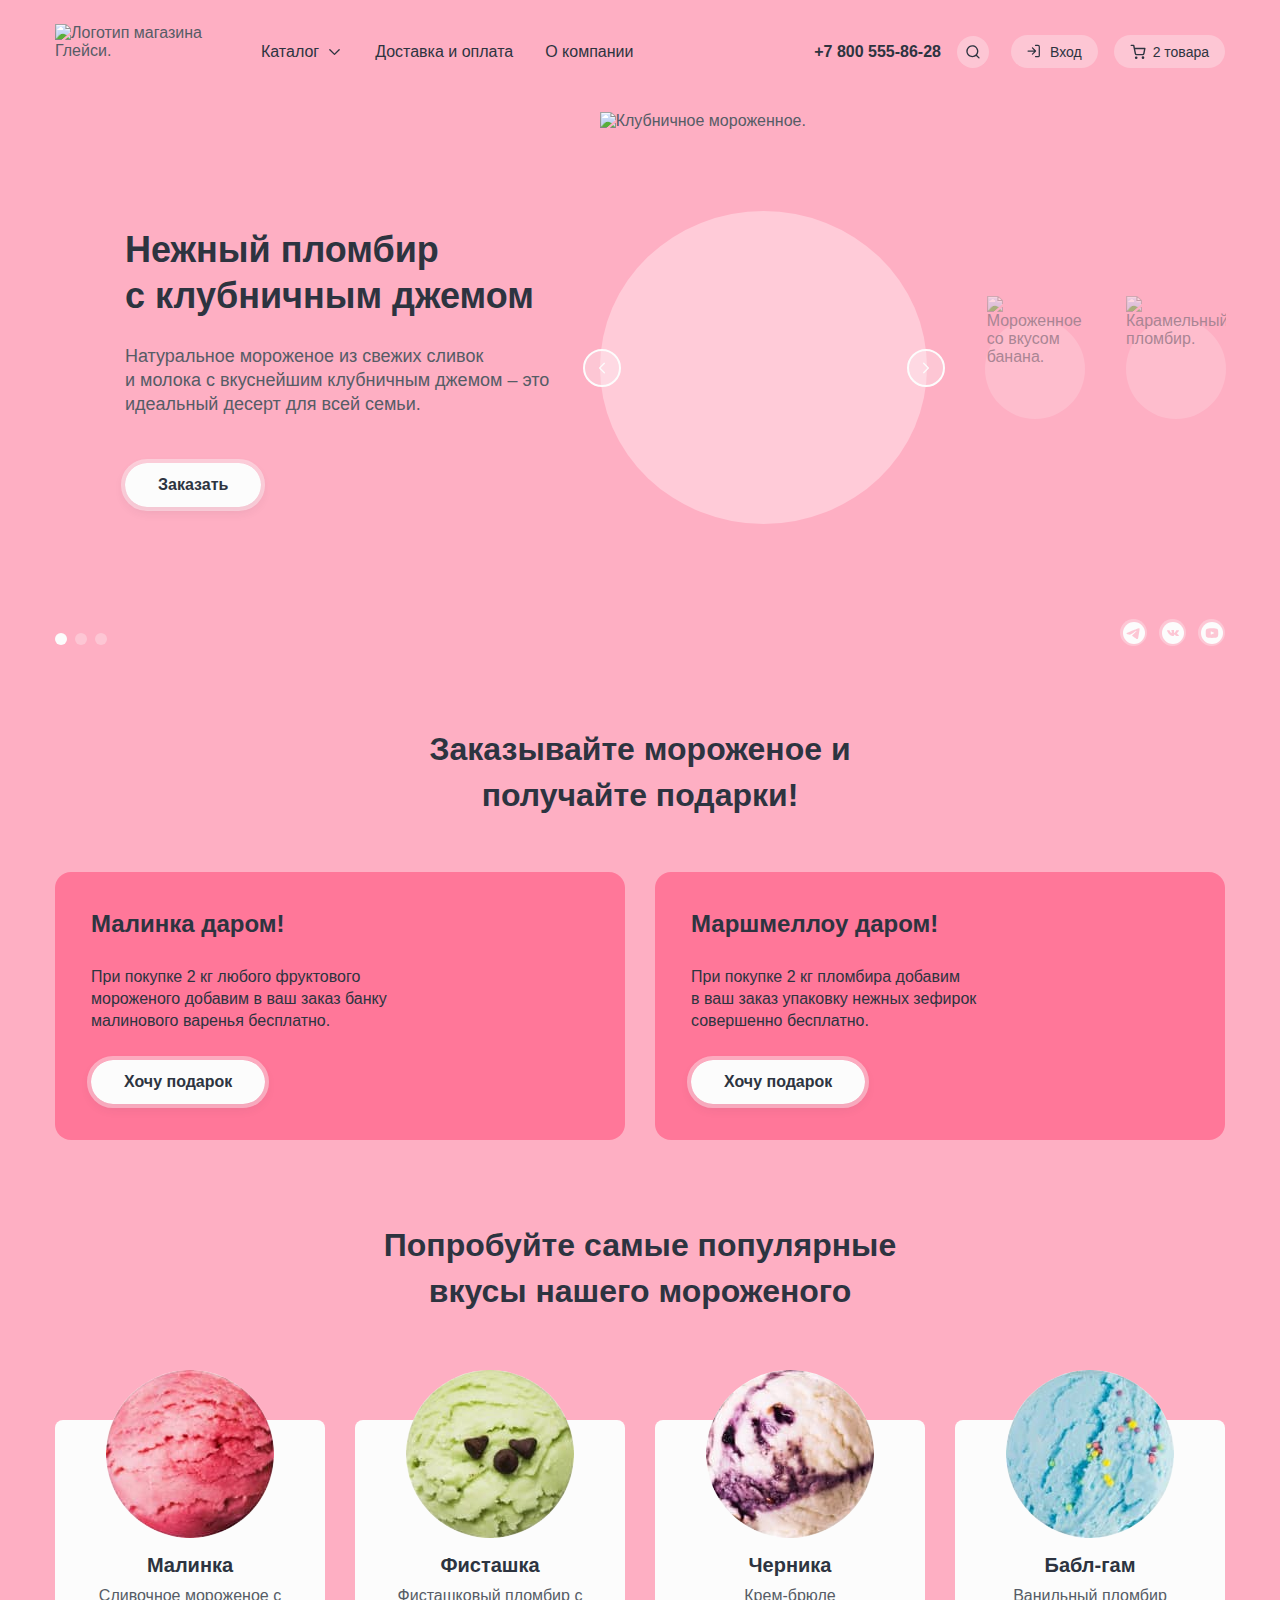
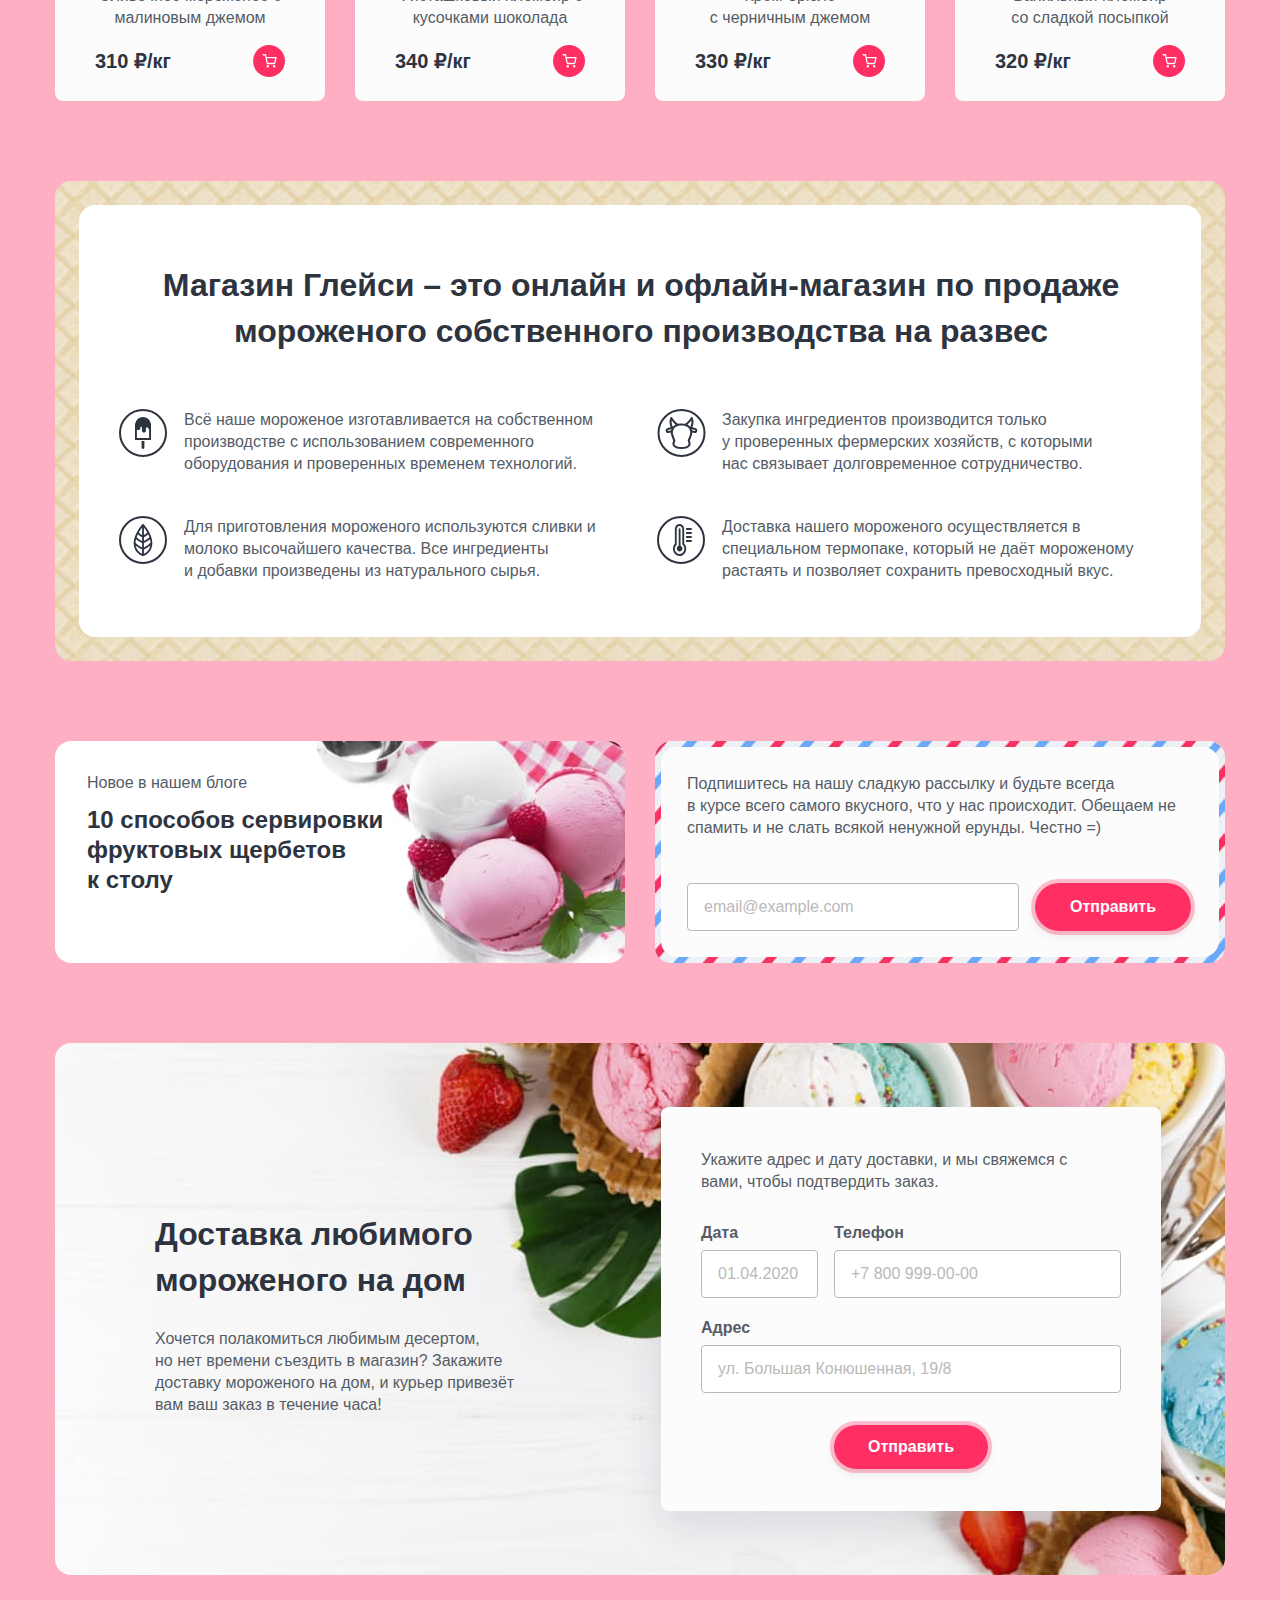
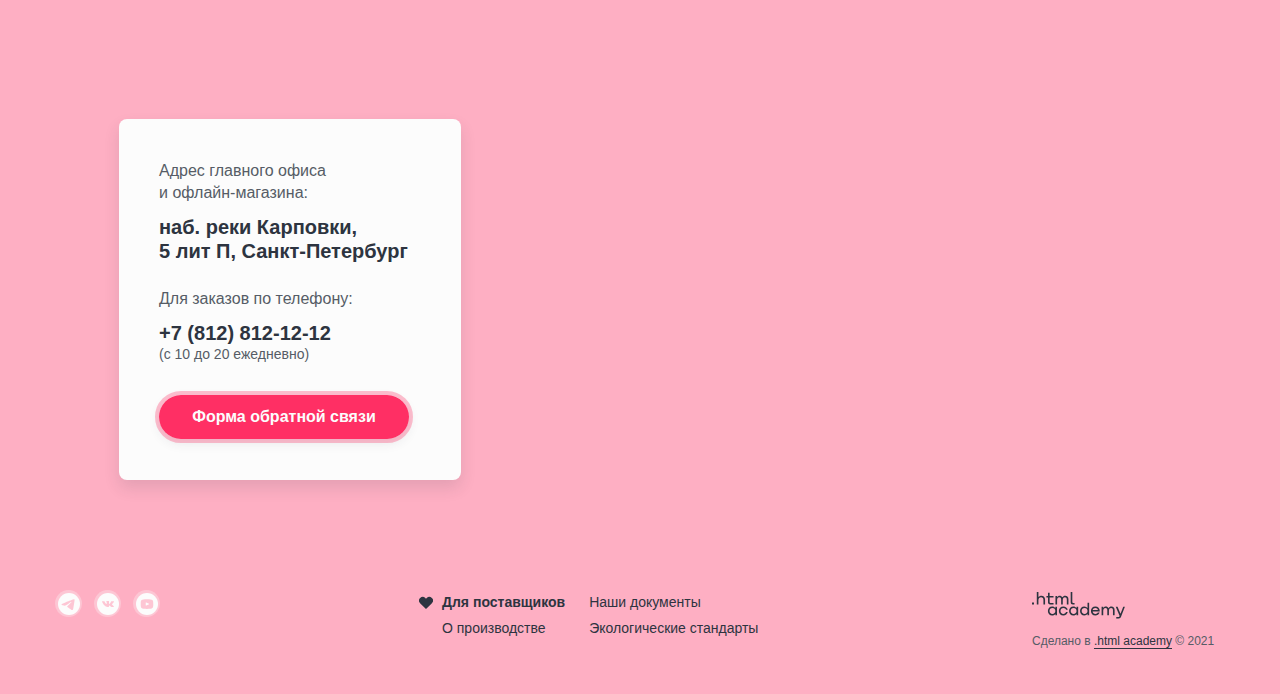
==== commit fdc63dbf: "PixelPerfect всех страниц" ====
--- a/index.html
+++ b/index.html
@@ -13,13 +13,13 @@
   <body class="body-pink">
     <div class="container">
       <header class="main-header">
-        <a href="./index.html" class="logo-navigation">
+        <a class="logo-navigation">
           <img src="./images/logo.svg" alt="Логотип магазина Глейси." width="137" height="56">
         </a>
         <nav class="main-navigation">
           <ul class="main-navigation-list">
             <li class="main-navigation-item popover-block">
-              <a class="main-navigation-link dropdown-link  popover-link">Каталог
+              <a href="./catalog.html" class="main-navigation-link dropdown-link  popover-link">Каталог
                 <svg class="main-navigation-icon" xmlns="http://www.w3.org/2000/svg" width="12" height="6" fill="none"
                   viewBox="0 0 12 6">
                   <path fill-rule="evenodd"
@@ -90,7 +90,7 @@
                   <form action="https://echo.htmlacademy.ru/" class="navigation-form popover-window" method="get">
                     <div class="header-search-wrapper">
                       <label class="visually-hidden" for="search">Введите текст для поиска</label>
-                      <input class="navigation-search" id="search" type="text" name="search"
+                      <input class="navigation-search input-enter" id="search" type="text" name="search"
                         placeholder="Поиск по сайту" required>
                       <button class="navigation-search-reset" type="reset">
                         <span class="visually-hidden">Сброс поиска</span>
@@ -119,13 +119,13 @@
                     <form action="https://echo.htmlacademy.ru/" class="personal-account-form">
                       <div class="personal-account-label">
                         <label for="mail" class="visually-hidden">Введите ваш e-mail</label>
-                        <input class="personal-account-input" type="email" name="e-mail" id="mail"
+                        <input class="personal-account-input input-enter" type="email" name="e-mail" id="mail"
                           value="email@example.com" required>
                       </div>
                       <div class="personal-account-label">
                         <label for="password" class="visually-hidden">Введите ваш пароль</label>
-                        <input class="personal-account-input personal-account-password" type="password" name="password"
-                          id="password" value="exampl" required>
+                        <input class="personal-account-input personal-account-password input-enter" type="password"
+                          name="password" id="password" value="exampl" required>
                       </div>
                       <div class="personal-account-entry">
                         <button class="personal-account-button red-button" type="submit">
@@ -228,10 +228,10 @@
                     <p class="slider-text">Натуральное мороженое из свежих сливок<br>и молока с вкуснейшим клубничным
                       джемом
                       – это идеальный десерт для всей семьи.</p>
-                    <a href="#" class="slider-button white-button">Заказать</a>
+                    <a href="#" class="slider-button white-button white-button">Заказать</a>
                   </div>
                   <div class="slider-img-block">
-                    <img src="./images/slider-1.png" alt="Клубничное мороженное." class="slider-image" width="327"
+                    <img src="./images/slider-1.png" alt="Клубничное мороженное." class="slider-image" width="328"
                       height="507">
                   </div>
                 </li>
@@ -360,7 +360,7 @@
               <span class="product-item-text">Сливочное мороженое с малиновым джемом</span>
               <div class="product-price">
                 <span class="product-item-price">310 ₽/кг</span>
-                <button class="product-item-favorite">
+                <a href="#" class="product-item-favorite">
                   <span class="visually-hidden">В корзину</span>
                   <svg class="product-cart-icon" xmlns="http://www.w3.org/2000/svg" width="15" height="14"
                     viewBox="0 0 15 14">
@@ -368,7 +368,7 @@
                       d="M1.167.108a.667.667 0 1 0 0 1.333h1.77l.468 2.336a.664.664 0 0 0 .011.053l.967 4.833a1.826 1.826 0 0 0 1.819 1.47h5.62a1.826 1.826 0 0 0 1.819-1.47l.001-.005.927-4.861a.667.667 0 0 0-.655-.792H4.611L4.138.644a.667.667 0 0 0-.654-.536H1.167ZM5.69 8.402l-.813-4.064h8.23l-.775 4.067a.492.492 0 0 1-.492.395H6.183a.492.492 0 0 1-.492-.397Zm-1.134 3.961a1.246 1.246 0 1 1 2.492 0 1.246 1.246 0 0 1-2.492 0Zm6.374 0a1.246 1.246 0 1 1 2.491 0 1.246 1.246 0 0 1-2.491 0Z"
                       clip-rule="evenodd" />
                   </svg>
-                </button>
+                </a>
               </div>
             </li>
             <li class="product-item">
@@ -382,7 +382,7 @@
               <span class="product-item-text">Фисташковый пломбир с кусочками шоколада</span>
               <div class="product-price">
                 <span class="product-item-price">340 ₽/кг</span>
-                <button class="product-item-favorite">
+                <a href="#" class="product-item-favorite">
                   <span class="visually-hidden">В корзину</span>
                   <svg class="product-cart-icon" xmlns="http://www.w3.org/2000/svg" width="15" height="14"
                     viewBox="0 0 15 14">
@@ -390,7 +390,7 @@
                       d="M1.167.108a.667.667 0 1 0 0 1.333h1.77l.468 2.336a.664.664 0 0 0 .011.053l.967 4.833a1.826 1.826 0 0 0 1.819 1.47h5.62a1.826 1.826 0 0 0 1.819-1.47l.001-.005.927-4.861a.667.667 0 0 0-.655-.792H4.611L4.138.644a.667.667 0 0 0-.654-.536H1.167ZM5.69 8.402l-.813-4.064h8.23l-.775 4.067a.492.492 0 0 1-.492.395H6.183a.492.492 0 0 1-.492-.397Zm-1.134 3.961a1.246 1.246 0 1 1 2.492 0 1.246 1.246 0 0 1-2.492 0Zm6.374 0a1.246 1.246 0 1 1 2.491 0 1.246 1.246 0 0 1-2.491 0Z"
                       clip-rule="evenodd" />
                   </svg>
-                </button>
+                </a>
               </div>
             </li>
             <li class="product-item">
@@ -405,7 +405,7 @@
               <span class="product-item-text">Крем-брюле<br>с черничным джемом</span>
               <div class="product-price">
                 <span class="product-item-price">330 ₽/кг</span>
-                <button class="product-item-favorite">
+                <a href="#" class="product-item-favorite">
                   <span class="visually-hidden">В корзину</span>
                   <svg class="product-cart-icon" xmlns="http://www.w3.org/2000/svg" width="15" height="14"
                     viewBox="0 0 15 14">
@@ -413,7 +413,7 @@
                       d="M1.167.108a.667.667 0 1 0 0 1.333h1.77l.468 2.336a.664.664 0 0 0 .011.053l.967 4.833a1.826 1.826 0 0 0 1.819 1.47h5.62a1.826 1.826 0 0 0 1.819-1.47l.001-.005.927-4.861a.667.667 0 0 0-.655-.792H4.611L4.138.644a.667.667 0 0 0-.654-.536H1.167ZM5.69 8.402l-.813-4.064h8.23l-.775 4.067a.492.492 0 0 1-.492.395H6.183a.492.492 0 0 1-.492-.397Zm-1.134 3.961a1.246 1.246 0 1 1 2.492 0 1.246 1.246 0 0 1-2.492 0Zm6.374 0a1.246 1.246 0 1 1 2.491 0 1.246 1.246 0 0 1-2.491 0Z"
                       clip-rule="evenodd" />
                   </svg>
-                </button>
+                </a>
               </div>
             </li>
             <li class="product-item">
@@ -427,7 +427,7 @@
               <span class="product-item-text">Ванильный пломбир<br>со сладкой посыпкой</span>
               <div class="product-price">
                 <span class="product-item-price">320 ₽/кг</span>
-                <button class="product-item-favorite">
+                <a href="#" class="product-item-favorite">
                   <span class="visually-hidden">В корзину</span>
                   <svg class="product-cart-icon" xmlns="http://www.w3.org/2000/svg" width="15" height="14"
                     viewBox="0 0 15 14">
@@ -435,7 +435,7 @@
                       d="M1.167.108a.667.667 0 1 0 0 1.333h1.77l.468 2.336a.664.664 0 0 0 .011.053l.967 4.833a1.826 1.826 0 0 0 1.819 1.47h5.62a1.826 1.826 0 0 0 1.819-1.47l.001-.005.927-4.861a.667.667 0 0 0-.655-.792H4.611L4.138.644a.667.667 0 0 0-.654-.536H1.167ZM5.69 8.402l-.813-4.064h8.23l-.775 4.067a.492.492 0 0 1-.492.395H6.183a.492.492 0 0 1-.492-.397Zm-1.134 3.961a1.246 1.246 0 1 1 2.492 0 1.246 1.246 0 0 1-2.492 0Zm6.374 0a1.246 1.246 0 1 1 2.491 0 1.246 1.246 0 0 1-2.491 0Z"
                       clip-rule="evenodd" />
                   </svg>
-                </button>
+                </a>
               </div>
             </li>
           </ul>
@@ -446,16 +446,18 @@
             <p class="about-heading heading-block">Магазин Глейси – это онлайн и офлайн-магазин по продаже мороженого
               собственного
               производства на развес</p>
-            <ul class="about-list">
-              <li class="about-item">Всё наше мороженое изготавливается на собственном производстве с использованием
-                современного оборудования и проверенных временем технологий.</li>
-              <li class="about-item">Закупка ингредиентов производится только<br>у проверенных фермерских хозяйств, с
-                которыми<br>нас связывает долговременное сотрудничество.</li>
-              <li class="about-item">Для приготовления мороженого используются сливки и молоко высочайшего качества. Все
-                ингредиенты<br>и добавки произведены из натурального сырья.</li>
-              <li class="about-item">Доставка нашего мороженого осуществляется в специальном термопаке, который не даёт
-                мороженому растаять и позволяет сохранить превосходный вкус.</li>
-            </ul>
+            <p class="about-text about-text-technology">Всё наше мороженое изготавливается на собственном производстве с
+              использованием
+              современного оборудования и проверенных временем технологий.</p>
+            <p class="about-text about-text-raw">Закупка ингредиентов производится только<br>у проверенных фермерских
+              хозяйств, с
+              которыми<br>нас связывает долговременное сотрудничество.</p>
+            <p class="about-text about-text-quality">Для приготовления мороженого используются сливки и молоко
+              высочайшего качества. Все
+              ингредиенты<br>и добавки произведены из натурального сырья.</p>
+            <p class="about-text about-text-delivery">Доставка нашего мороженого осуществляется в специальном термопаке,
+              который не даёт
+              мороженому растаять и позволяет сохранить превосходный вкус.</p>
           </div>
         </section>
         <div class="news-block">
@@ -472,8 +474,11 @@
                 что у нас происходит. Обещаем не спамить и не слать всякой ненужной ерунды. Честно =)</p>
               <form class="mailing-form" action="https://echo.htmlacademy.ru/">
                 <label for="mailing-mail" class="visually-hidden">Введите вашу почту</label>
-                <input class="mailing-input" type="email" id="mailing-mail" placeholder="email@example.com" required>
-                <button class="mailing-button red-button" type="submit">Отправить</button>
+                <input class="mailing-input input-enter" type="email" id="mailing-mail" placeholder="email@example.com"
+                  required>
+                <button class="mailing-button red-button" type="submit">
+                  <span class="button-text">Отправить</span>
+                </button>
               </form>
             </div>
           </section>
@@ -495,12 +500,12 @@
                     <span class="tooltip-text  tooltip-date">Введите дату</span>
                   </a>
                 </label>
-                <input type="text" class="delivery-input delivery-input-date" id="delivery-date"
+                <input type="text" class="delivery-input delivery-input-date input-enter" id="delivery-date"
                   placeholder="01.04.2020" required>
               </p>
               <p class="delivery-group">
                 <label for="delivery-phone" class="delivery-label">Телефон</label>
-                <input id="delivery-phone" type="text" class="delivery-input delivery-input-phone"
+                <input id="delivery-phone" type="text" class="delivery-input delivery-input-phone input-enter"
                   placeholder="+7 800 999-00-00" required>
               </p>
             </div>
@@ -510,7 +515,7 @@
                   <span class="tooltip-text tooltip-address">Введите название улицы, дома и квартиры</span>
                 </a>
               </label>
-              <input id="delivery-address" type="text" class="delivery-input delivery-input-address"
+              <input id="delivery-address" type="text" class="delivery-input input-enter"
                 placeholder="ул. Большая Конюшенная, 19/8" required>
             </p>
             <button class="delivery-button red-button" type="submit">Отправить</button>
@@ -573,7 +578,7 @@
         <div class="footer-developer">
           <span class="visually-hidden">Сайт-разработчик</span>
           <a href="https://htmlacademy.ru/" class="footer-link-delover">
-            <svg xmlns="http://www.w3.org/2000/svg" width="93" height="27" fill="none" viewBox="0 0 93 27">
+            <svg xmlns="http://www.w3.org/2000/svg" width="93" height="27" fill="none" viewBox="0 0 93 27" role="img">
               <g fill="#2D3440" clip-path="url(#a)">
                 <path
                   d="M0 10.416V12.5h1.988v-2.083H0ZM9.419 3.663c-1.262 0-2.282.573-2.922 1.406h-.069V0H4.786v12.5h1.642V8.212c0-1.72 1.072-2.952 2.645-2.952 1.486 0 2.35 1.111 2.35 2.604V12.5h1.643V7.57c0-2.38-1.47-3.907-3.647-3.907ZM21.525 3.906h-3.889V.868h-1.642v3.038H14.44v1.597h1.555v4.844c0 1.389.778 2.153 2.178 2.153h3.353v-1.615h-3.024c-.554 0-.865-.312-.865-.85V5.503h3.89V3.906ZM33.255 3.68c-1.314 0-2.316.643-2.87 1.667h-.051C29.832 4.34 28.899 3.68 27.62 3.68c-1.14 0-2.005.608-2.523 1.459h-.07V3.906h-1.572V12.5h1.642V8.09c0-1.615.846-2.795 2.126-2.83 1.21-.034 1.918.834 1.918 2.136V12.5h1.642V7.95c0-1.927 1.14-2.69 2.126-2.69 1.193 0 1.901.833 1.901 2.135V12.5h1.642V7.222c0-2.083-1.175-3.542-3.197-3.542ZM38.678 10.277c0 1.407.795 2.223 2.264 2.223h1.624v-1.598h-1.382c-.553 0-.865-.312-.865-.85V0h-1.641v10.277ZM23.375 15.936h-.069c-.64-.863-1.68-1.467-3.065-1.484-2.545-.034-4.363 1.847-4.363 4.505 0 2.675 1.852 4.556 4.346 4.521 1.42-.017 2.441-.655 3.082-1.57h.07v1.329h1.627v-8.543h-1.628v1.242Zm-2.909 5.955c-1.8 0-2.943-1.312-2.943-2.934 0-1.623 1.143-2.934 2.943-2.934 1.75 0 2.892 1.311 2.892 2.934 0 1.605-1.143 2.934-2.892 2.934ZM35.752 17.8c-.398-1.933-2.113-3.348-4.363-3.348-2.719 0-4.537 1.985-4.537 4.505 0 2.52 1.818 4.521 4.537 4.521 2.25 0 3.965-1.45 4.363-3.4h-1.714c-.346 1.088-1.368 1.83-2.632 1.83-1.766 0-2.91-1.33-2.91-2.951 0-1.623 1.144-2.934 2.91-2.934 1.316 0 2.285.776 2.632 1.777h1.714ZM44.546 15.936h-.07c-.64-.863-1.679-1.467-3.064-1.484-2.546-.034-4.364 1.847-4.364 4.505 0 2.675 1.853 4.556 4.346 4.521 1.42-.017 2.442-.655 3.083-1.57h.069v1.329h1.627v-8.543h-1.627v1.242Zm-2.91 5.955c-1.8 0-2.943-1.312-2.943-2.934 0-1.623 1.143-2.934 2.944-2.934 1.749 0 2.892 1.311 2.892 2.934 0 1.605-1.143 2.934-2.892 2.934ZM55.52 16.023h-.07c-.64-.915-1.714-1.554-3.081-1.57-2.494-.035-4.346 1.846-4.346 4.52 0 2.659 1.818 4.54 4.363 4.506 1.35-.018 2.424-.622 3.048-1.485h.086v1.243h1.628V10.81H55.52v5.212Zm-2.909 5.885c-1.8 0-2.944-1.312-2.944-2.934s1.143-2.934 2.944-2.934c1.75 0 2.892 1.329 2.892 2.934 0 1.622-1.143 2.934-2.892 2.934ZM63.345 14.452c-2.632 0-4.433 2.02-4.433 4.522 0 2.433 1.697 4.505 4.467 4.505 2.009 0 3.62-1.088 4.19-2.9h-1.713c-.381.811-1.299 1.329-2.407 1.329-1.558 0-2.667-1.036-2.788-2.364h7.082c.225-2.848-1.558-5.092-4.398-5.092Zm-.035 1.57c1.368 0 2.39.846 2.65 2.072h-5.264c.242-1.208 1.264-2.071 2.614-2.071ZM79.413 14.47c-1.316 0-2.32.638-2.875 1.656h-.052c-.502-1-1.437-1.657-2.718-1.657-1.143 0-2.009.604-2.528 1.45h-.07v-1.225h-1.575v8.543h1.645v-4.384c0-1.605.848-2.779 2.13-2.813 1.212-.034 1.922.828 1.922 2.123v5.074h1.645v-4.522c0-1.916 1.142-2.675 2.13-2.675 1.194 0 1.904.828 1.904 2.123v5.074h1.645V17.99c0-2.07-1.177-3.52-3.203-3.52ZM88.505 21.873l-2.944-7.18h-1.818l3.913 9.355-.017.034c-.277.708-.589.967-1.35.967h-2.026v1.64h2.025c1.49 0 2.286-.674 2.84-2.123l3.775-9.872h-1.68l-2.718 7.18Z" />
@@ -601,17 +606,21 @@
           <p class="modal-title">Мы обязательно ответим вам!</p>
           <form action="https://echo.htmlacademy.ru/" method="post" class="modal-form">
             <label for="name" class="visually-hidden">Введите ваше имя:</label>
-            <input class="modal-input" type="text" id="name" placeholder="Имя и фамилия" name="name" required>
+            <input class="modal-input input-enter" type="text" id="name" placeholder="Имя и фамилия" name="name"
+              required>
             <label for="e-mail" class="visually-hidden">Введите ваш e-mail</label>
-            <input class="modal-input" type="email" id="e-mail" placeholder="email@example.com" name="name" required>
+            <input class="modal-input input-enter" type="email" id="e-mail" placeholder="email@example.com" name="name"
+              required>
             <label for="name" class="visually-hidden">Введите текст</label>
-            <textarea class="modal-input modal-input-text" id="name" placeholder="В свободной форме" name="modal-text"
-              cols="30" rows="10" required></textarea>
+            <textarea class="modal-input input-enter modal-input-text" id="name" placeholder="В свободной форме"
+              name="modal-text" cols="30" rows="10" required></textarea>
             <button class="modal-button-submit red-button" type="submit">Отправить </button>
           </form>
         </section>
       </div>
     </div>
+
+    <script src="./scripts/script.js"></script>
   </body>
 
 
--- a/styles/styles.css
+++ b/styles/styles.css
@@ -30,7 +30,7 @@
   font-style: normal;
   font-weight: 400;
   font-size: 16px;
-  color: #565C66;
+  color: #565c66;
 }
 
 .body-pink {
@@ -74,6 +74,17 @@
   outline: 2px solid #2d3440;
 }
 
+.red-button-disabled,
+.red-button-disabled:hover,
+.red-button-disabled:active,
+.red-button-disabled:focus {
+  background: #B9B9B9;
+  outline: 4px solid rgba(185, 185, 185, 0.3);
+  cursor: default;
+  color: #565c66;
+  font-weight: 400;
+}
+
 .white-button {
   display: block;
   text-align: center;
@@ -105,6 +116,120 @@
   box-shadow: 0 4px 12px rgba(45, 52, 64, 0.1);
 }
 
+.white-button-disabled,
+.white-button-disabled:hover,
+.white-button-disabled:active,
+.white-button-disabled:focus {
+  color: #b9b9b9;
+}
+
+/* Кнопка со спинером */
+
+.button-expectation  {
+  display: flex;
+  align-items: center;
+  box-sizing: border-box;
+  padding: 13px 34px;
+}
+
+.button-expectation-white {
+  font-size: 16px;
+  display: flex;
+  align-items: center;
+  box-sizing: border-box;
+  padding: 12px 32px;
+}
+
+.button-expectation::after {
+  content: "";
+  background-image: url("../images/spinner-white.svg");
+  background-repeat: no-repeat;
+  display: block;
+  width: 16px;
+  height: 16px;
+  margin-left: 8px;
+  animation-name: loading;
+  animation-duration: 2s;
+  animation-timing-function: linear;
+  animation-iteration-count: infinite;
+}
+
+.button-expectation-white::after {
+  content: "";
+  background-image: url("../images/spinner-black.svg");
+  background-repeat: no-repeat;
+  display: block;
+  width: 17px;
+  height: 17px;
+  margin-left: 8px;
+  animation-name: loading;
+  animation-duration: 2s;
+  animation-timing-function: linear;
+  animation-iteration-count: infinite;
+}
+
+@keyframes loading {
+  0% {
+    transform: rotate(0deg);
+  }
+  100% {
+    transform: rotate(360deg);
+  }
+}
+
+/* =================================== */
+
+.input-enter {
+  display: inline-block;
+  height: 48px;
+  padding: 14px 16px;
+  box-sizing: border-box;
+  font-family: "Inter", sans-serif;
+  font-style: normal;
+  font-weight: 400;
+  font-size: 16px;
+  line-height: 20px;
+  color:  #2d3440;
+  border: 1px solid #b9b9b9;
+  border-radius: 4px;
+  outline: none;
+}
+
+.mailing-input:hover {
+  border:  1px solid #2d3440;
+}
+
+.input-enter:focus {
+  border: 1px solid #2d3440;
+  outline:  1px solid #2d3440;
+}
+
+.input-enter::placeholder {
+  color:  #b9b9b9;
+}
+
+.input-enter:invalid:not(:placeholder-shown) {
+  border:  1px solid #ea5454;
+}
+
+.input-enter:invalid:not(:placeholder-shown):hover,
+.input-enter:invalid:not(:placeholder-shown):focus {
+  outline:  1px solid #ea5454;
+}
+
+.input-enter:disabled {
+  background-color: #e7e7e7;
+  color: rgba(45, 52, 64, 0.65);
+}
+
+.input-enter:disabled:hover {
+  border-color: #b9b9b9;
+}
+
+.input-enter:disabled:hover::placeholder {
+  color: rgba(45, 52, 64, 1);
+}
+
 .container {
   display: flex;
   flex-direction: column;
@@ -128,7 +253,7 @@
 
 .main-header {
   display: flex;
-  align-items: center;
+  align-items: flex-start;
   width: 100%;
   padding-top: 24px;
   padding-bottom: 24px;
@@ -142,9 +267,7 @@
 
 .main-navigation {
   display: flex;
-  align-items: center;
   width: 100%;
-
 }
 
 .main-navigation-list {
@@ -154,6 +277,7 @@
   list-style: none;
   margin: 0;
   padding: 0;
+  padding-top: 9px;
 }
 
 .main-navigation-item {
@@ -167,7 +291,7 @@
 .navigation-catalog-block {
   padding-top: 8px;
   position: absolute;
-  top: 35px;
+  top: 37px;
   left: 1px;
 }
 
@@ -176,7 +300,7 @@
   padding: 0;
   padding-top: 10px;
   padding-bottom: 8px;
-  min-width: 136px;
+  min-width: 135px;
   box-sizing: border-box;
   list-style: none;
   background-color: #fcfcfc;
@@ -206,7 +330,7 @@
 
 .main-navigation-icon {
   position: absolute;
-  fill:  #2d3440;
+  fill: #2d3440;
   width: 13px;
   height: 6px;
   top: 14px;
@@ -230,7 +354,7 @@
 .navigation-catalog-link {
   display: block;
   text-decoration: none;
-  font-family: 'Inter';
+  font-family: "Inter", sans-serif;
   font-style: normal;
   font-weight: 400;
   font-size: 14px;
@@ -257,13 +381,6 @@
   color: #fcfcfc;
 }
 
-
-.main-navigation-link:hover .main-navigation-icon {
-  fill:  #fcfcfc;
-  transform: rotate(180deg);
-
-}
-
 .popover-link:hover,
 .popover-link:active,
 .popover-link:focus {
@@ -271,10 +388,22 @@
   color: #fcfcfc;
 }
 
+/* Изменения состояния цвета ссылок при открытом поповере в header */
+
+.popover-link-active:hover {
+  opacity: 0.6;
+}
+
+.popover-link-active:active {
+  opacity: 0.3;
+}
+
+.popover-link-active:focus {
+  border-color:#000000;
+}
+
 .navigation-catalog-name {
   display: inline-block;
-  width: 100%;
-  height: 100%;
   padding: 6px 10px 6px 17px;
 }
 
@@ -301,6 +430,7 @@
   display: flex;
   align-items: center;
   margin-left: auto;
+  padding-top: 8px;
   gap: 16px;
 }
 
@@ -350,6 +480,7 @@
 }
 
 .header-search-icon {
+  display: block;
   fill: #2d3440;
 }
 
@@ -369,7 +500,7 @@
 }
 
 .navigation-form-block {
-  padding-top: 10px;
+  padding-top: 12px;
   position: absolute;
   top: 28px;
   right: 0;
@@ -377,34 +508,17 @@
 }
 
 .navigation-form {
-  width: 357px;
+  width: 356px;
   border-radius: 4px;
   padding: 24px 16px;
   box-sizing: border-box;
   background-color: #fcfcfc;
+  box-shadow: 0 8px 16px rgba(45, 52, 64, 0.12);
 }
 
 .navigation-search {
-  display: inline-block;
-  min-width: 285px;
+  min-width: 324px;
   padding: 14px 22px 12px 16px;
-  font-family: "Inter", sans-serif;
-  font-style: normal;
-  font-weight: 400;
-  font-size: 16px;
-  line-height: 20px;
-  border: 1px solid #b9b9b9;
-  border-radius: 4px;
-  outline: none;
-}
-
-.navigation-search:hover,
-.personal-account-input:hover,
-.navigation-search:focus,
-.personal-account-input:focus,
-.mailing-input:hover,
-.mailing-input:focus {
-  border-color: #2d3440;
 }
 
 .navigation-search:hover,
@@ -490,14 +604,14 @@
 
 .personal-account-wrapper {
   position: absolute;
-  right: 0;
-  padding-top: 5px;
+  right: -1px;
+  padding-top: 8px;
   z-index: 3;
 }
 
 .personal-account {
   width: 420px;
-  padding: 50px 48px;
+  padding: 49px 43px 51px 48px;
   box-sizing: border-box;
   background-color: #fcfcfc;
   border-radius: 4px;
@@ -508,7 +622,7 @@
 .null-cart-title {
   margin: 0;
   padding: 0;
-  margin-bottom: 32px;
+  margin-bottom: 31px;
   font-weight: 700;
   font-size: 24px;
   line-height: 30px;
@@ -516,26 +630,17 @@
 }
 
 .personal-account-input {
-  width: 323px;
-  height: 47px;
-  padding: 14px 16px;
-  box-sizing: border-box;
-  border: 1px solid #b9b9b9;
-  border-radius: 4px;
-  font-family: "Inter", sans-serif;
-  font-style: normal;
-  font-weight: 400;
-  font-size: 16px;
-  line-height: 20px;
-  color: #2d3440;
+
+  width: 324px;
 }
 
 .personal-account-password {
-  font-size: 13px;
+  font-size: 14px;
+  padding: 14px 12px;
 }
 
 .personal-account-label + .personal-account-label {
-  margin-top: 17px;
+  margin-top: 16px;
   margin-bottom: 32px;
 }
 
@@ -578,13 +683,14 @@
   position: absolute;
   top: 28px;
   right: 1px;
-  padding-top: 10px;
+  padding-top: 13px;
   z-index: 3;
 }
 
 .popover-cart {
   width: 440px;
   padding: 49px 48px;
+  padding-bottom: 46px;
   box-sizing: border-box;
   border-radius: 4px;
   background-color: #fcfcfc;
@@ -594,7 +700,7 @@
   list-style: none;
   padding: 0;
   margin: 0;
-  margin-bottom: 28px;
+  margin-bottom: 31px;
   padding-bottom: 32px;
   border-bottom: 1px solid #e7e7e7;
 }
@@ -636,6 +742,7 @@
   font-weight: 700;
   font-size: 18px;
   line-height: 22px;
+  margin-bottom: 5px;
 }
 
 .cart-chosen-price {
@@ -676,6 +783,7 @@
 }
 
 .cart-product-delete {
+  position: relative;
   display: inline-block;
   border: none;
   width: 10px;
@@ -683,7 +791,27 @@
   background-image: url("../images/exit.svg");
   background-repeat: no-repeat;
   background-color: transparent;
+  outline: none;
   cursor: pointer;
+}
+
+.cart-product-delete:hover {
+  opacity: 0.6;
+}
+.cart-product-delete:active {
+  opacity: 0.9;
+}
+
+.cart-product-delete:focus::after {
+  position: absolute;
+  content:"";
+  width: 16px;
+  height: 16px;
+  border: 2px solid #2d3440;
+  border-radius: 50%;
+  top: 0;
+  left: 0;
+  transform: translate(-23%, -23%);
 }
 
 .cart-order {
@@ -722,7 +850,7 @@
   display: none;
 }
 
- .popover-block:hover .popover-window {
+.popover-block:hover .popover-window {
   display: block;
 }
 
@@ -730,11 +858,35 @@
   display: block;
 }
 
-
+.popover-block:focus-within .popover-link {
+  background-color: #ff4a78;
+  color: #fcfcfc;
+}
+
+.popover-block:focus-within svg {
+  fill: #fcfcfc;
+}
+
+.popover-block:focus-within .main-navigation-icon {
+  transform: rotate(180deg);
+}
+
+.popover-block:hover .popover-link {
+  background-color: #ff4a78;
+  color: #fcfcfc;
+}
+
+.popover-block:hover svg {
+  fill: #fcfcfc;
+}
+
+.popover-block:hover .main-navigation-icon {
+  transform: rotate(180deg);
+}
 
 /*Блок Hero  */
 .main-hero {
-  margin-bottom: 102px;
+  margin-bottom: 106px;
 }
 
 .slider {
@@ -766,7 +918,7 @@
 .slider-title {
   padding: 0;
   margin: 0;
-  margin-bottom: 24px;
+  margin-bottom: 25px;
   color: #2d3440;
   font-weight: 900;
   font-size: 36px;
@@ -779,12 +931,12 @@
   width: 443px;
   margin: 0;
   padding: 0;
-  margin-bottom: 45px;
+  margin-bottom: 47px;
 }
 
 .slider-button {
   display: inline-block;
-  padding: 12px 29px;
+  padding: 12px 33px;
 }
 
 .slider-item-current .slider-text-block {
@@ -799,7 +951,7 @@
 
 .slider-item-current .slider-img-block {
   width: 429px;
-  height: 511px;
+  height: 508px;
 }
 
 .slider-img-block {
@@ -879,7 +1031,7 @@
 
 .slider-flip-button:active {
   background-color: rgba(252, 252, 252, 0.5);
-  border-color: rgba(252, 252, 252, 0.5);
+  border-color: transparent;
 }
 
 .slider-flip-icon:focus {
@@ -888,7 +1040,23 @@
 }
 
 .slider-flip-icon:focus .slider-flip-icon {
-  fill:#2d3440;
+  fill: #2d3440;
+}
+
+.slider-flip-button:disabled,
+.slider-flip-button:hover:disabled,
+.slider-flip-button:active:disabled {
+  background-color: rgba(252, 252, 252, 0.3);
+  border-color: #fcfcfc;
+  opacity: 0.4;
+  outline: none;
+  cursor: default;
+}
+
+.slider-flip-button:disabled .slider-flip-icon,
+.slider-flip-button:hover:disabled .slider-flip-icon,
+.slider-flip-button:active:disabled .slider-flip-icon {
+  fill: #fcfcfc;
 }
 
 .slider-button-next {
@@ -903,7 +1071,7 @@
 .slider-paganation {
   margin: 0;
   padding: 0;
-  margin-top: 10px;
+  margin-top: 12px;
   display: flex;
   flex-wrap: wrap;
   align-items: center;
@@ -913,9 +1081,12 @@
 
 .slider-paganation-button {
   display: block;
-  border: none;
+  padding: 0;
+  margin: 0;
+  border: 2px solid transparent;
   width: 12px;
   height: 12px;
+  box-sizing: border-box;
   border-radius: 50%;
   background-color: rgba(252, 252, 252, 0.3);
 }
@@ -924,20 +1095,33 @@
   background-color: #fcfcfc;
 }
 
+.slider-paganation-button:hover {
+  border-color: #fcfcfc;
+}
+.slider-paganation-button:focus {
+  border-color: #2d3440;
+}
+
+.slider-paganation-button:active {
+  border-color: rgba(252, 252, 252, 0.3);
+  background-color: rgba(252, 252, 252, 0.5);
+}
+
+
+
+
 .slider-socials {
-  bottom: 20px;
-  right: 0;
   list-style: none;
   margin: 0;
   padding: 0;
   display: flex;
   align-items: center;
-  column-gap: 11px;
+  column-gap: 12px;
 }
 
 .slider-bottom-block {
   position: absolute;
-  bottom: -24px;
+  bottom: -26px;
   left: 0;
   width: 100%;
   display: flex;
@@ -945,8 +1129,8 @@
 }
 
 .social-item {
-  width: 28px;
-  height: 28px;
+  width: 27px;
+  height: 27px;
 }
 
 .social-link {
@@ -963,8 +1147,8 @@
 
 .social-link::before {
   content: "";
-  width: 23px;
-  height: 23px;
+  width: 22px;
+  height: 22px;
   display: block;
   border-radius: 50%;
   overflow: hidden;
@@ -996,7 +1180,7 @@
 }
 
 .stocks {
-  margin-bottom: 83px;
+  margin-bottom: 82px;
 }
 
 .heading-block {
@@ -1025,8 +1209,7 @@
 
 .stocks-item {
   width: 570px;
-  padding: 36px;
-  padding-bottom: 32px;
+  padding: 37px 36px 36px;
   box-sizing: border-box;
   background-color: #ff7799;
   border-radius: 16px;
@@ -1052,7 +1235,7 @@
 .stocks-title {
   margin: 0;
   padding: 0;
-  margin-bottom: 28px;
+  margin-bottom: 27px;
   font-weight: 700;
   font-size: 24px;
   line-height: 30px;
@@ -1061,7 +1244,7 @@
 .stocks-text {
   margin: 0;
   padding: 0;
-  margin-bottom: 24px;
+  margin-bottom: 28px;
   font-weight: 400;
   line-height: 22px;
 }
@@ -1193,6 +1376,24 @@
   border: 3px solid #ff2f64;
 }
 
+/* Неактивная кнопка "добавить в корзину" */
+
+.product-item-disabled,
+.product-item-disabled:hover,
+.product-item-disabled:focus {
+  background-color:  #b9b9b9;
+  border: 3px solid #b9b9b9;
+  outline: none;
+}
+
+.product-item-disabled .product-cart-icon,
+.product-item-disabled:hover .product-cart-icon,
+.product-item-disabled:focus .product-cart-icon {
+  fill: #565c66;
+}
+
+/* =========================================== */
+
 .about {
   background: url("../images/waffle.jpg");
   border-radius: 16px;
@@ -1201,51 +1402,47 @@
 }
 
 .about-wrapper {
+  display: grid;
+  grid-template-columns: repeat(2, 506px);
+  gap: 41px 32px;
   background-color: #ffffff;
   border-radius: 16px;
-  padding: 56px 40px;
-}
-
-.about-list {
-  list-style: none;
-  margin: 0;
-  padding: 0;
-  display: flex;
-  flex-wrap: wrap;
-  column-gap: 24px;
-  row-gap: 40px;
-}
+  padding: 57px 40px 55px;
+}
+
 
 .about-heading {
-  margin-bottom: 56px;
-}
-
-.about-item {
-  width: 509px;
-  padding-left: 66px;
+  grid-column: 1 / -1;
+  margin-bottom: 14px;
+}
+
+.about-text {
+  margin: 0;
+  padding: 0;
+  padding-left: 65px;
   box-sizing: border-box;
   line-height: 22px;
 }
 
-.about-item:nth-child(1) {
+.about-text-technology {
   background-image: url("../images/icecrem-icon.svg");
   background-repeat: no-repeat;
   background-position: left start;
 }
 
-.about-item:nth-child(2) {
+.about-text-raw {
   background-image: url("../images/cow-icon.svg");
   background-repeat: no-repeat;
   background-position: left start;
 }
 
-.about-item:nth-child(3) {
+.about-text-quality {
   background-image: url("../images/leaf-icon.svg");
   background-repeat: no-repeat;
   background-position: left start;
 }
 
-.about-item:nth-child(4) {
+.about-text-delivery {
   background-image: url("../images/thermometer-icon.svg");
   background-repeat: no-repeat;
   background-position: left start;
@@ -1267,7 +1464,7 @@
 }
 
 .new {
-  padding: 33px 32px 67px 32px;
+  padding: 33px 32px 68px 32px;
   background-color: #ffffff;
   background-image: url("../images/news-background.jpg");
   background-position: right top;
@@ -1282,7 +1479,7 @@
 }
 
 .new-link-blog {
-  margin-bottom: 14px;
+  margin-bottom: 13px;
   color: #565c66;
 }
 
@@ -1296,11 +1493,11 @@
   font-weight: 700;
   font-size: 24px;
   line-height: 30px;
-  color: #2D3440;
+  color: #2d3440;
 }
 
 .new-link-article:hover,
-.new-link-article:focus{
+.new-link-article:focus {
   text-decoration: underline;
   text-underline-offset: 5px;
   outline: none;
@@ -1316,7 +1513,7 @@
 
 .mailing-wrapper {
   padding: 26px;
-  background-color: #ffffff;
+  background-color: #fcfcfc;
   border-radius: 16px;
   height: 100%;
   box-sizing: border-box;
@@ -1325,7 +1522,7 @@
 .mailing-text {
   margin: 0;
   padding: 0;
-  margin-bottom: 45px;
+  margin-bottom: 44px;
   line-height: 22px;
 }
 
@@ -1336,22 +1533,12 @@
 
 .mailing-input {
   width: 332px;
-  height: 47px;
-  padding: 14px 16px;
-  box-sizing: border-box;
-  border: 1px solid #b9b9b9;
-  border-radius: 4px;
-  font-family: "Inter", sans-serif;
-  font-style: normal;
-  font-weight: 400;
-  font-size: 16px;
-  line-height: 20px;
-  color: #2d3440;
 }
 
 .mailing-button {
   display: inline-block;
   padding: 11px 35px;
+  box-sizing: border-box;
 }
 
 .delivery {
@@ -1370,7 +1557,7 @@
 
 .delivery-text-block {
   width: 375px;
-  margin-top: 103px;
+  margin-top: 104px;
 }
 
 .delivery-heading {
@@ -1389,7 +1576,8 @@
 .delivery-form {
   width: 500px;
   padding: 40px;
-  padding-bottom: 43px;
+  padding-top: 42px;
+  padding-bottom: 42px;
   box-sizing: border-box;
   background-color: #fcfcfc;
   box-shadow: 0 15px 40px rgba(45, 52, 64, 0.12);
@@ -1399,14 +1587,14 @@
 .delivery-info {
   margin: 0;
   padding: 0;
-  margin-bottom: 32px;
+  margin-bottom: 31px;
   width: 380px;
   line-height: 22px;
 }
 
 .delivery-form-block {
   display: flex;
-  margin-bottom: 20px;
+  margin-bottom: 21px;
   column-gap: 16px;
 }
 
@@ -1418,21 +1606,11 @@
 }
 
 .delivery-input {
-  display: inline-block;
   padding: 14px 10px 14px 16px;
-  box-sizing: border-box;
-  font-family: "Inter", sans-serif;
-  font-style: normal;
-  font-weight: 400;
-  font-size: 16px;
-  line-height: 20px;
-  border: 1px solid #b9b9b9;
-  border-radius: 4px;
-  outline: none;
 }
 
 .delivery-input-date {
-  width: 116px;
+  width: 117px;
 }
 
 .delivery-input-phone {
@@ -1445,7 +1623,7 @@
 }
 
 .delivery-address-group {
-  margin-bottom: 29px;
+  margin-bottom: 32px;
 }
 
 .delivery-button {
@@ -1488,17 +1666,17 @@
 }
 
 .tooltip-text::before {
-content: "";
-position: absolute;
-width: 8px;
-height: 8px;
-background-color: #fcfcfc;
-border: 1px solid rgba(185, 185, 185, 1);
-border-bottom: transparent;
-border-right: transparent;
-top: 14px;
-left: -5px;
-transform: rotate(-45deg);
+  content: "";
+  position: absolute;
+  width: 8px;
+  height: 8px;
+  background-color: #fcfcfc;
+  border: 1px solid rgba(185, 185, 185, 1);
+  border-bottom: transparent;
+  border-right: transparent;
+  top: 14px;
+  left: -5px;
+  transform: rotate(-45deg);
 
 }
 
@@ -1530,22 +1708,25 @@
 
 .contacts-wrapper {
   border-radius: 8px;
-  width: 343px;
+  width: 342px;
   box-sizing: border-box;
   padding: 40px;
+  padding-top: 41px;
+  padding-bottom: 41px;
   background-color: #fcfcfc;
-  padding-bottom: 42px;
+
+  box-shadow: 0 8px 16px rgba(45, 52, 64, 0.12);
 }
 
 .contacts-text {
   padding: 0;
   margin: 0;
   line-height: 22px;
-  margin-bottom: 12px;
+  margin-bottom: 11px;
 }
 
 .contacts-address {
-  margin-bottom: 24px;
+  margin-bottom: 25px;
   font-style: normal;
   font-weight: 700;
   font-size: 20px;
@@ -1572,7 +1753,7 @@
 .address-info {
   display: inline-block;
   font-size: 14px;
-  margin-bottom: 32px;
+  margin-bottom: 33px;
 }
 
 .address-feedback {
@@ -1587,13 +1768,11 @@
 .page-footer {
   display: flex;
   align-items: flex-start;
-  padding-top: 47px;
+  padding-top: 46px;
   padding-bottom: 45px;
 }
 
 .footer-social-block {
-  display: flex;
-  column-gap: 16px;
   width: 115px;
 }
 
@@ -1604,7 +1783,7 @@
   display: flex;
   justify-content: flex-start;
   flex-wrap: wrap;
-  gap: 11px;
+  gap: 12px;
 }
 
 .footer-info {
@@ -1612,7 +1791,7 @@
   display: flex;
   column-gap: 24px;
   margin-left: 272px;
-  margin-top: 2px;
+  margin-top: 3px;
 }
 
 .footer-info-list {
@@ -1620,7 +1799,7 @@
   flex-wrap: wrap;
   justify-content: flex-start;
   flex-direction: column;
-  gap: 9px 24px;
+  gap: 8px;
   list-style: none;
   padding: 0;
   margin: 0;
@@ -1630,6 +1809,7 @@
   font-size: 14px;
   text-decoration: none;
   color: #2d3440;
+  outline: none;
 }
 
 .info-link-like {
@@ -1645,8 +1825,8 @@
 
 .info-link-like::before {
   position: absolute;
-  top: 1px;
-  left: -22px;
+  top: 2px;
+  left: -23px;
   content: "";
   background-image: url("../images/like.svg");
   background-repeat: no-repeat;
@@ -1667,7 +1847,7 @@
   content: "";
   width: 100%;
   height: 2px;
-  background-color:#2d3440;
+  background-color: #2d3440;
 }
 
 .footer-info-link:active {
@@ -1677,7 +1857,7 @@
 .footer-developer {
   min-width: 193px;
   margin-left: 234px;
-  margin-top: 1px;
+  margin-top: 2px;
 }
 
 .footer-developer-text {
@@ -1695,8 +1875,20 @@
 .develover-text-link {
   color: #2d3440;
   text-underline-offset: 3px;
-}
-
+  outline: none;
+}
+
+.footer-link-delover:hover,
+.footer-link-delover:focus,
+.develover-text-link:hover,
+.develover-text-link:focus {
+  opacity: 0.6;
+}
+
+.footer-link-delover:active,
+.develover-text-link:active {
+  opacity: 0.3;
+}
 /*Страница каталога */
 
 .main-catalog {
@@ -1721,9 +1913,9 @@
 }
 
 .breadcrumb-item {
-display: flex;
-align-items: center;
-margin-right: 9px;
+  display: flex;
+  align-items: center;
+  margin-right: 9px;
 }
 
 .breadcrumb-item:last-child {
@@ -1745,7 +1937,7 @@
 }
 
 .catalog-filter {
-  margin-bottom: 47px;
+  margin-bottom: 46px;
 }
 
 .catalog-filter-heading {
@@ -1795,7 +1987,7 @@
   background-image: url("../images/down.svg");
   background-repeat: no-repeat;
   background-position: top 14px right 13px;
-  background-color:  rgba(252, 252, 252, 0.3);
+  background-color: rgba(252, 252, 252, 0.3);
   font-family: "Inter", sans-serif;
   font-style: normal;
   font-weight: 400;
@@ -1803,12 +1995,12 @@
 }
 
 .catalog-select:hover {
-background-color:  rgba(252, 252, 252, 0.5);
+  background-color: rgba(252, 252, 252, 0.5);
 }
 
 .catalog-select:focus {
   outline: none;
-  border-color:  rgba(252, 252, 252, 1);
+  border-color: rgba(252, 252, 252, 1);
 }
 
 
@@ -1830,7 +2022,9 @@
 }
 
 .filter-control-text {
+  color:  #2d3440;
   font-size: 14px;
+  margin-left: -4px;
 }
 
 .range {
@@ -1865,8 +2059,8 @@
   padding: 0;
   margin: 0;
   top: -7px;
-  width: 16px;
-  height: 16px;
+  width: 17px;
+  height: 17px;
   background-color: #2d3440;
   border-radius: 50%;
   border: 1px solid #2d3440;
@@ -1876,13 +2070,22 @@
 
 .range-button::after {
   content: "";
-  position: absolute;
+  /* position: absolute; */
   width: 5px;
   height: 5px;
   background-color: #fcfcfc;
   border-radius: 50%;
 }
 
+.range-button:hover {
+  background-color: #fcfcfc;
+  border: 1px solid #fcfcfc;
+}
+
+.range-button:hover::after {
+  background-color: #2d3440;
+}
+
 .range-button-min {
   left: 0;
 }
@@ -1891,14 +2094,9 @@
   left: 72px;
 }
 
-.range-button:hover {
-  border: 1px solid #fcfcfc;
-  background-color:#fcfcfc;
-}
-
 .range-button:active {
   border-color: #2d3440;
-  background-color:#2d3440;
+  background-color: #2d3440;
 }
 
 .range-button:focus {
@@ -1918,10 +2116,10 @@
 }
 
 .radio-list {
-height: 36px;
-}
-
-.filter-control{
+  height: 36px;
+}
+
+.filter-control {
   position: relative;
 }
 
@@ -1947,34 +2145,32 @@
   position: absolute;
   width: 6px;
   height: 6px;
-  background-color:  #2d3440;
+  background-color: #2d3440;
   border-radius: 50%;
   top: 25%;
   left: 25%;
 }
 
-.filter-control [type="radio"]:hover +
-.filter-control-radio  {
+.filter-control [type="radio"]:hover + .filter-control-radio {
   border-color: #fcfcfc;
 }
 
- .filter-control [type="radio"]:checked:hover + .filter-control-radio::before {
+.filter-control [type="radio"]:checked:hover + .filter-control-radio::before {
   background-color: #fcfcfc;
 }
 
-/* состояние радиокнопок проверить при disabled */
-
-.filter-control [type="radio"]:disabled +
-.filter-control-radio  {
+.filter-control-input:focus ~ .filter-label {
+  text-decoration: underline;
+  text-underline-offset: 3px;
+}
+
+.filter-control [type="radio"]:disabled + .filter-control-radio {
   border-color: rgba(45, 52, 64, 0.5);
 }
 
- .filter-control [type="radio"]:checked:disabled + .filter-control-radio::before {
+.filter-control [type="radio"]:checked:disabled + .filter-control-radio::before {
   background-color: rgba(45, 52, 64, 0.5);
 }
-
-
-/* ====================================== */
 
 .filter-control-empty {
   display: inline-block;
@@ -1995,7 +2191,7 @@
   height: 16px;
 }
 
- .filter-control [type="checkbox"]:checked ~ .filter-control-empty {
+.filter-control [type="checkbox"]:checked ~ .filter-control-empty {
   display: none;
 }
 
@@ -2012,23 +2208,19 @@
   display: inline-block;
 }
 
-.filter-control [type="checkbox"]:hover ~
-.filter-control-empty  {
+.filter-control [type="checkbox"]:hover ~ .filter-control-empty {
   border-color: #fcfcfc;
 }
 
-.filter-control [type="checkbox"]:hover ~
-.filter-control-mark  {
+.filter-control [type="checkbox"]:hover ~ .filter-control-mark {
   fill: #fcfcfc;
 }
 
-.filter-control [type="checkbox"]:disabled ~
-.filter-control-empty  {
+.filter-control [type="checkbox"]:disabled ~ .filter-control-empty {
   border-color: rgba(45, 52, 64, 0.5);
 }
 
-.filter-control [type="checkbox"]:disabled ~
-.filter-control-mark  {
+.filter-control [type="checkbox"]:disabled ~ .filter-control-mark {
   fill: rgba(45, 52, 64, 0.5);
 }
 
@@ -2046,12 +2238,35 @@
   border: 2px solid #fcfcfc;
   box-sizing: border-box;
   border-radius: 20px;
+  cursor: pointer;
+}
+
+.filter-button:hover {
+  background-color: #fcfcfc;
+}
+
+.filter-button:active {
+  background-color: rgba(252, 252, 252, 0.3);
+  border-color: rgba(252, 252, 252, 0.3);
+}
+
+.filter-button:focus {
+  outline: none;
+  border-color: #2d3440;
+}
+
+.filter-button:disabled,
+.filter-button:disabled:hover,
+.filter-button:disabled:active {
+  background-color: rgba(252, 252, 252, 0.3);
+  border: 2px solid #fcfcfc;
+  opacity: 0.3;
 }
 
 .catalog-products-list {
   padding: 0;
   margin: 0;
-  margin-bottom: 57px;
+  margin-bottom: 58px;
   list-style: none;
   display: grid;
   grid-template-columns: repeat(4, 1fr);
@@ -2146,7 +2361,7 @@
 }
 
 .paganation-link:active {
-  border-color:#fcfcfc;
+  border-color: #fcfcfc;
 }
 
 .paganation-link-current,
@@ -2164,7 +2379,8 @@
   display: flex;
   width: 100%;
   height: 100%;
-  background-color: rgba(45, 52, 64, 0.3);;
+  background-color: rgba(45, 52, 64, 0.3);
+  ;
   z-index: 10;
 }
 
@@ -2196,6 +2412,7 @@
   background-image: url("../images/close-button.svg");
   background-repeat: no-repeat;
   border: none;
+  cursor: pointer;
 }
 
 .modal-title {
@@ -2203,26 +2420,19 @@
   padding: 0;
   font-weight: 700;
   font-size: 24px;
-  color: #2D3440;
+  color: #2d3440;
   margin-bottom: 32px;
 }
 
 .modal-input {
   width: 100%;
   margin-bottom: 16px;
-  border-radius: 4px;
-  border: 1px solid #b9b9b9;
   padding: 13px 16px;
-  box-sizing: border-box;
-  font-family: "Inter", sans-serif;
-  font-style: normal;
-  font-weight: 400;
-  font-size: 16px;
-  line-height: 20px;
 }
 
 .modal-input-text {
   height: 150px;
+  resize: none;
 }
 
 .modal-button-submit {
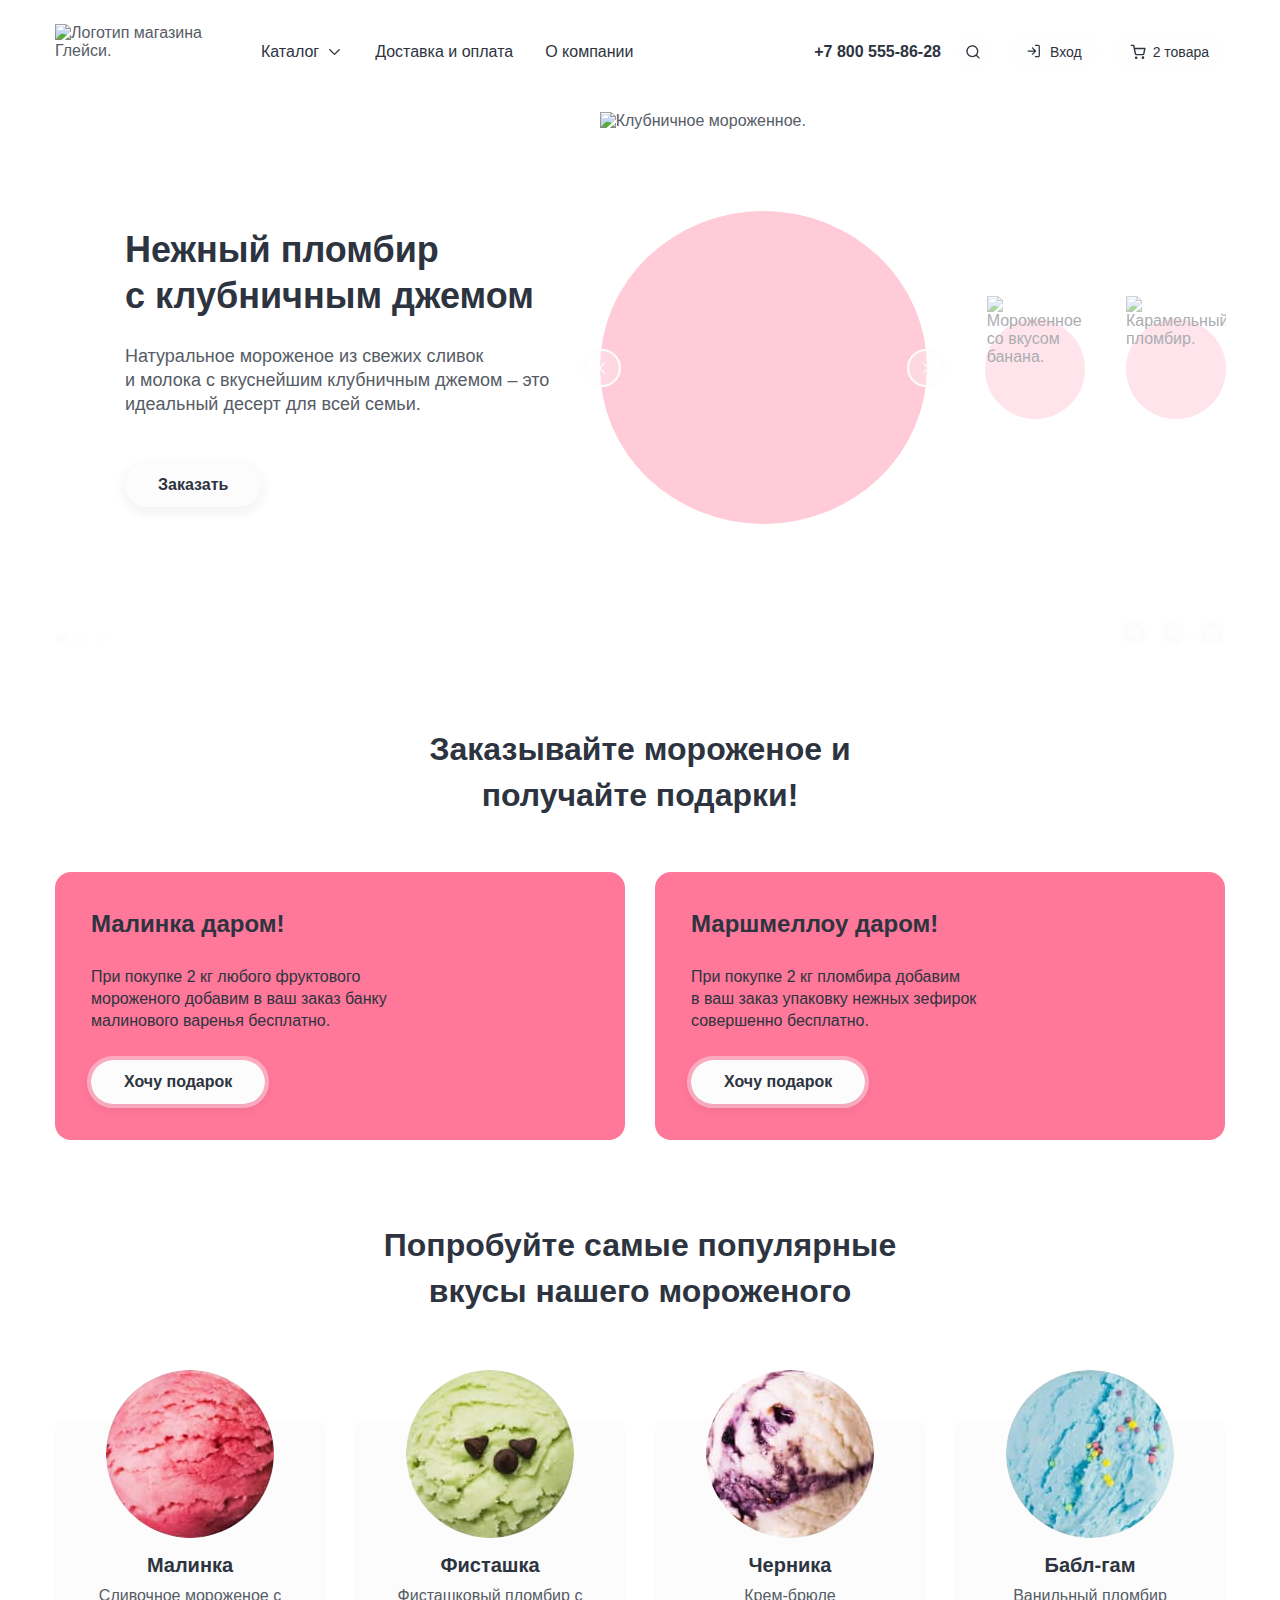
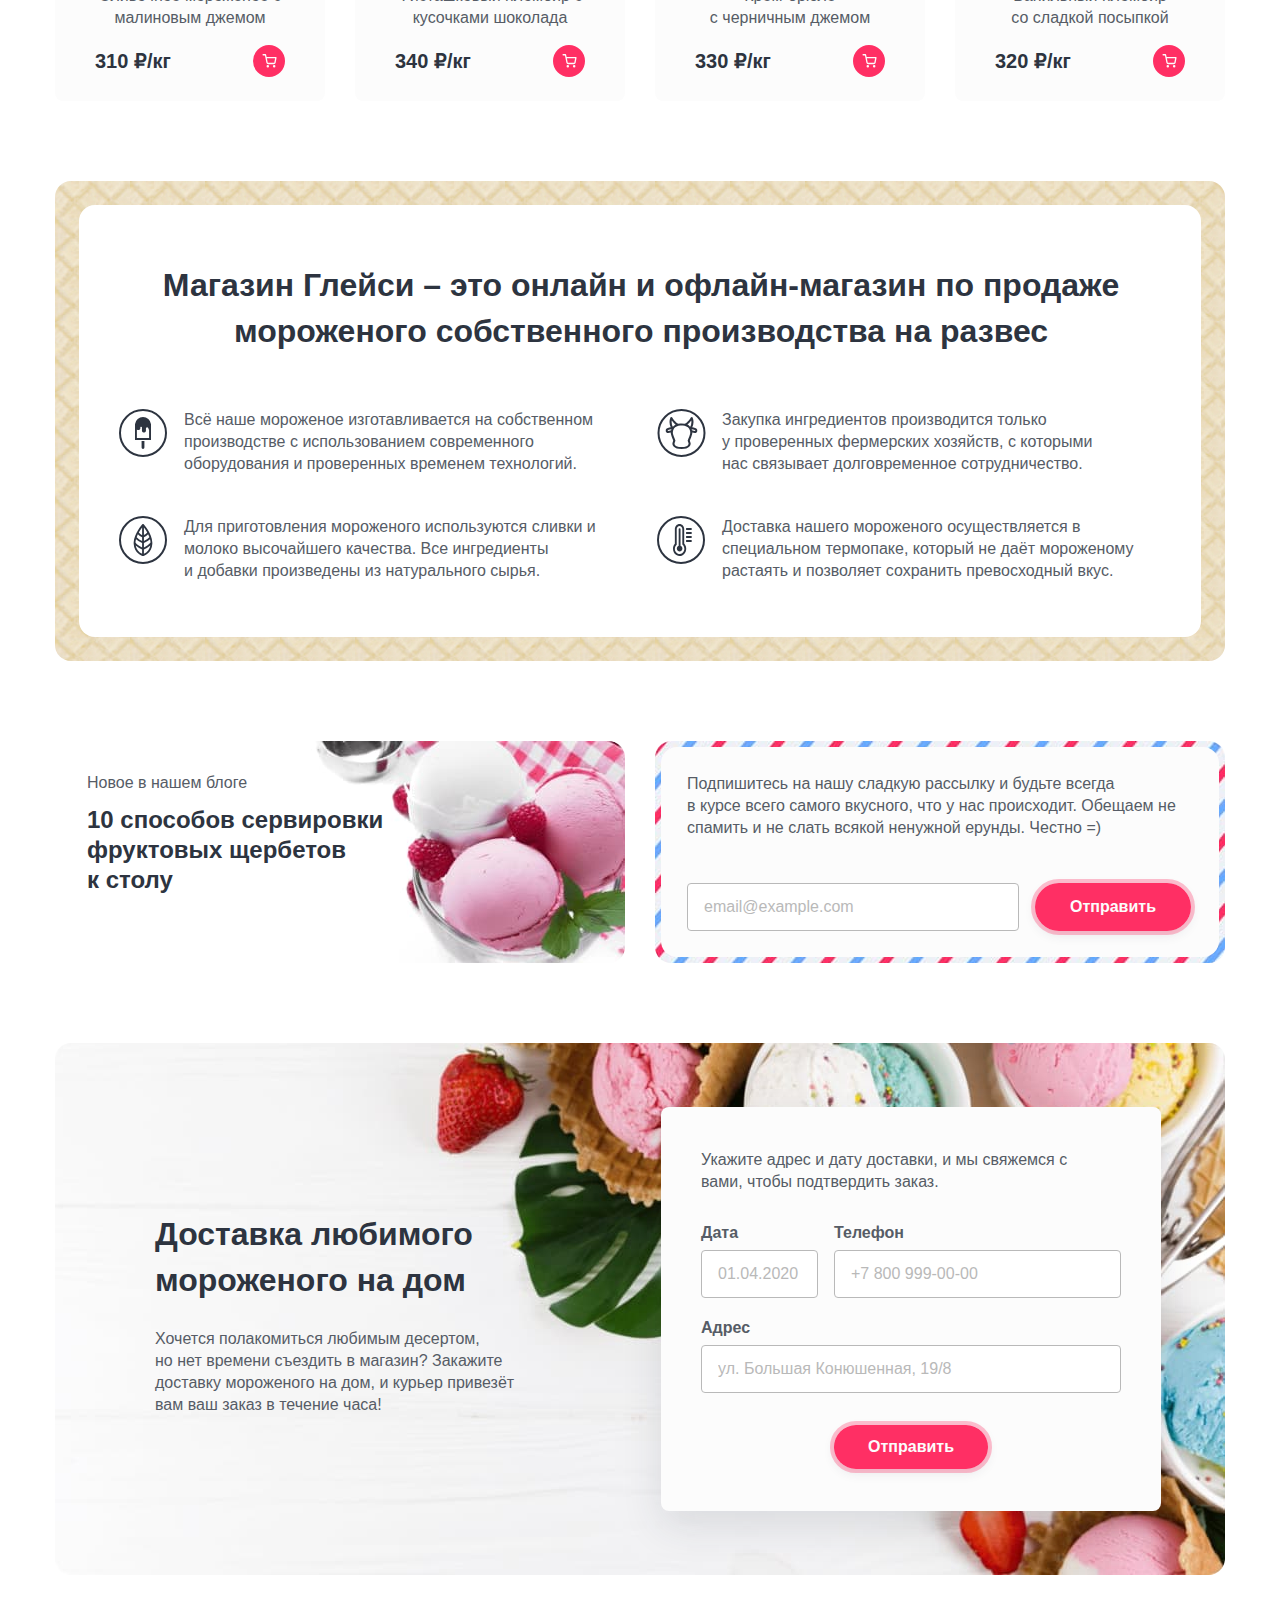
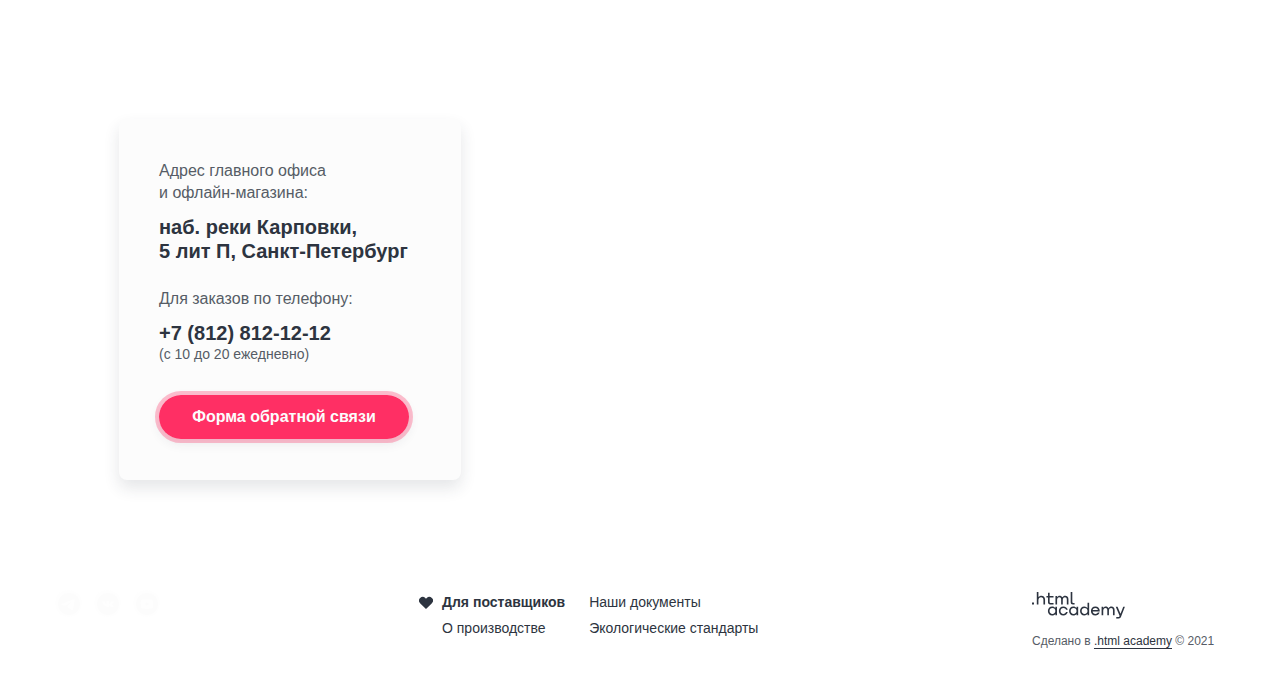
==== commit 39cdd05a: "исправляет ошибки валидации" ====
--- a/index.html
+++ b/index.html
@@ -10,7 +10,7 @@
   </head>
 
 
-  <body class="body-pink">
+  <body class="theme-1">
     <div class="container">
       <header class="main-header">
         <a class="logo-navigation">
@@ -228,7 +228,7 @@
                     <p class="slider-text">Натуральное мороженое из свежих сливок<br>и молока с вкуснейшим клубничным
                       джемом
                       – это идеальный десерт для всей семьи.</p>
-                    <a href="#" class="slider-button white-button white-button">Заказать</a>
+                    <a href="#" class="slider-button  white-button">Заказать</a>
                   </div>
                   <div class="slider-img-block">
                     <img src="./images/slider-1.png" alt="Клубничное мороженное." class="slider-image" width="328"
@@ -240,7 +240,7 @@
                     <h3 class="slider-title">Сливочное мороженое со вкусом банана</h3>
                     <p class="slider-text">Сливочное мороженое с ярким банановым вкусом подарит вам свежесть и
                       наслаждение даже в самый жаркий летний день. </p>
-                    <a href="#" class="slider-button">Заказать</a>
+                    <a href="#" class="slider-button white-button">Заказать</a>
                   </div>
                   <div class="slider-img-block">
                     <img src="./images/slider-2.png" alt="Мороженное со вкусом банана." class="slider-image" width="327"
@@ -251,10 +251,11 @@
                 <li class="slider-item ">
                   <div class="slider-text-block">
                     <h3 class="slider-title">Карамельный пломбир с маршмеллоу</h3>
-                    <p class="slider-text">Необычный сладкий десерт с карамельным топпингом и кусочками зефира завоюет
+                    <p class="slider-text">Необычный сладкий десерт с карамельным топпингом и кусочками зефира
+                      завоюет<br>
                       сердца сладкоежек всех возрастов.</p>
 
-                    <a href="#" class="slider-button">Заказать</a>
+                    <a href="#" class="slider-button white-button">Заказать</a>
                   </div>
                   <div class="slider-img-block">
                     <img src="./images/slider-3.png" alt="Карамельный пломбир." class="slider-image" width="327"
@@ -353,7 +354,7 @@
               <a href="#" class="product-item-link">
                 <div class="product-image-wrapper">
                   <img src="./images/products/product-1.jpg" alt="Мороженное с малиновым джемом."
-                    class="product-item-image" width="168" height="168px">
+                    class="product-item-image" width="168" height="168">
                 </div>
                 <h3 class="product-item-title">Малинка</h3>
               </a>
@@ -375,7 +376,7 @@
               <a href="#" class="product-item-link">
                 <div class="product-image-wrapper">
                   <img src="./images/products/product-2.jpg" alt="Фисташковый пломбир с кусочками шоколада."
-                    class="product-item-image" width="168" height="168px">
+                    class="product-item-image" width="168" height="168">
                 </div>
                 <h3 class="product-item-title">Фисташка</h3>
               </a>
@@ -397,7 +398,7 @@
               <a href="#" class="product-item-link">
                 <div class="product-image-wrapper">
                   <img src="./images/products/product-3.jpg" alt="Крем-брюле с черничным джемом."
-                    class="product-item-image" width="168" height="168px">
+                    class="product-item-image" width="168" height="168">
                 </div>
 
                 <h3 class="product-item-title">Черника</h3>
@@ -420,7 +421,7 @@
               <a href="#" class="product-item-link">
                 <div class="product-image-wrapper">
                   <img src="./images/products/product-4.jpg" alt="Ванильный пломбир со сладкой посыпкой."
-                    class="product-item-image" width="168" height="168px">
+                    class="product-item-image" width="168" height="168">
                 </div>
                 <h3 class="product-item-title">Бабл-гам</h3>
               </a>
@@ -605,14 +606,14 @@
           <h2 class="visually-hidden">Форма обратной связи</h2>
           <p class="modal-title">Мы обязательно ответим вам!</p>
           <form action="https://echo.htmlacademy.ru/" method="post" class="modal-form">
-            <label for="name" class="visually-hidden">Введите ваше имя:</label>
-            <input class="modal-input input-enter" type="text" id="name" placeholder="Имя и фамилия" name="name"
+            <label for="input-name" class="visually-hidden">Введите ваше имя:</label>
+            <input class="modal-input input-enter" type="text" id="input-name" placeholder="Имя и фамилия" name="name"
               required>
             <label for="e-mail" class="visually-hidden">Введите ваш e-mail</label>
-            <input class="modal-input input-enter" type="email" id="e-mail" placeholder="email@example.com" name="name"
-              required>
-            <label for="name" class="visually-hidden">Введите текст</label>
-            <textarea class="modal-input input-enter modal-input-text" id="name" placeholder="В свободной форме"
+            <input class="modal-input input-enter" type="email" id="e-mail" placeholder="email@example.com"
+              name="e-mail" required>
+            <label for="input-text" class="visually-hidden">Введите текст</label>
+            <textarea class="modal-input input-enter modal-input-text" id="input-text" placeholder="В свободной форме"
               name="modal-text" cols="30" rows="10" required></textarea>
             <button class="modal-button-submit red-button" type="submit">Отправить </button>
           </form>
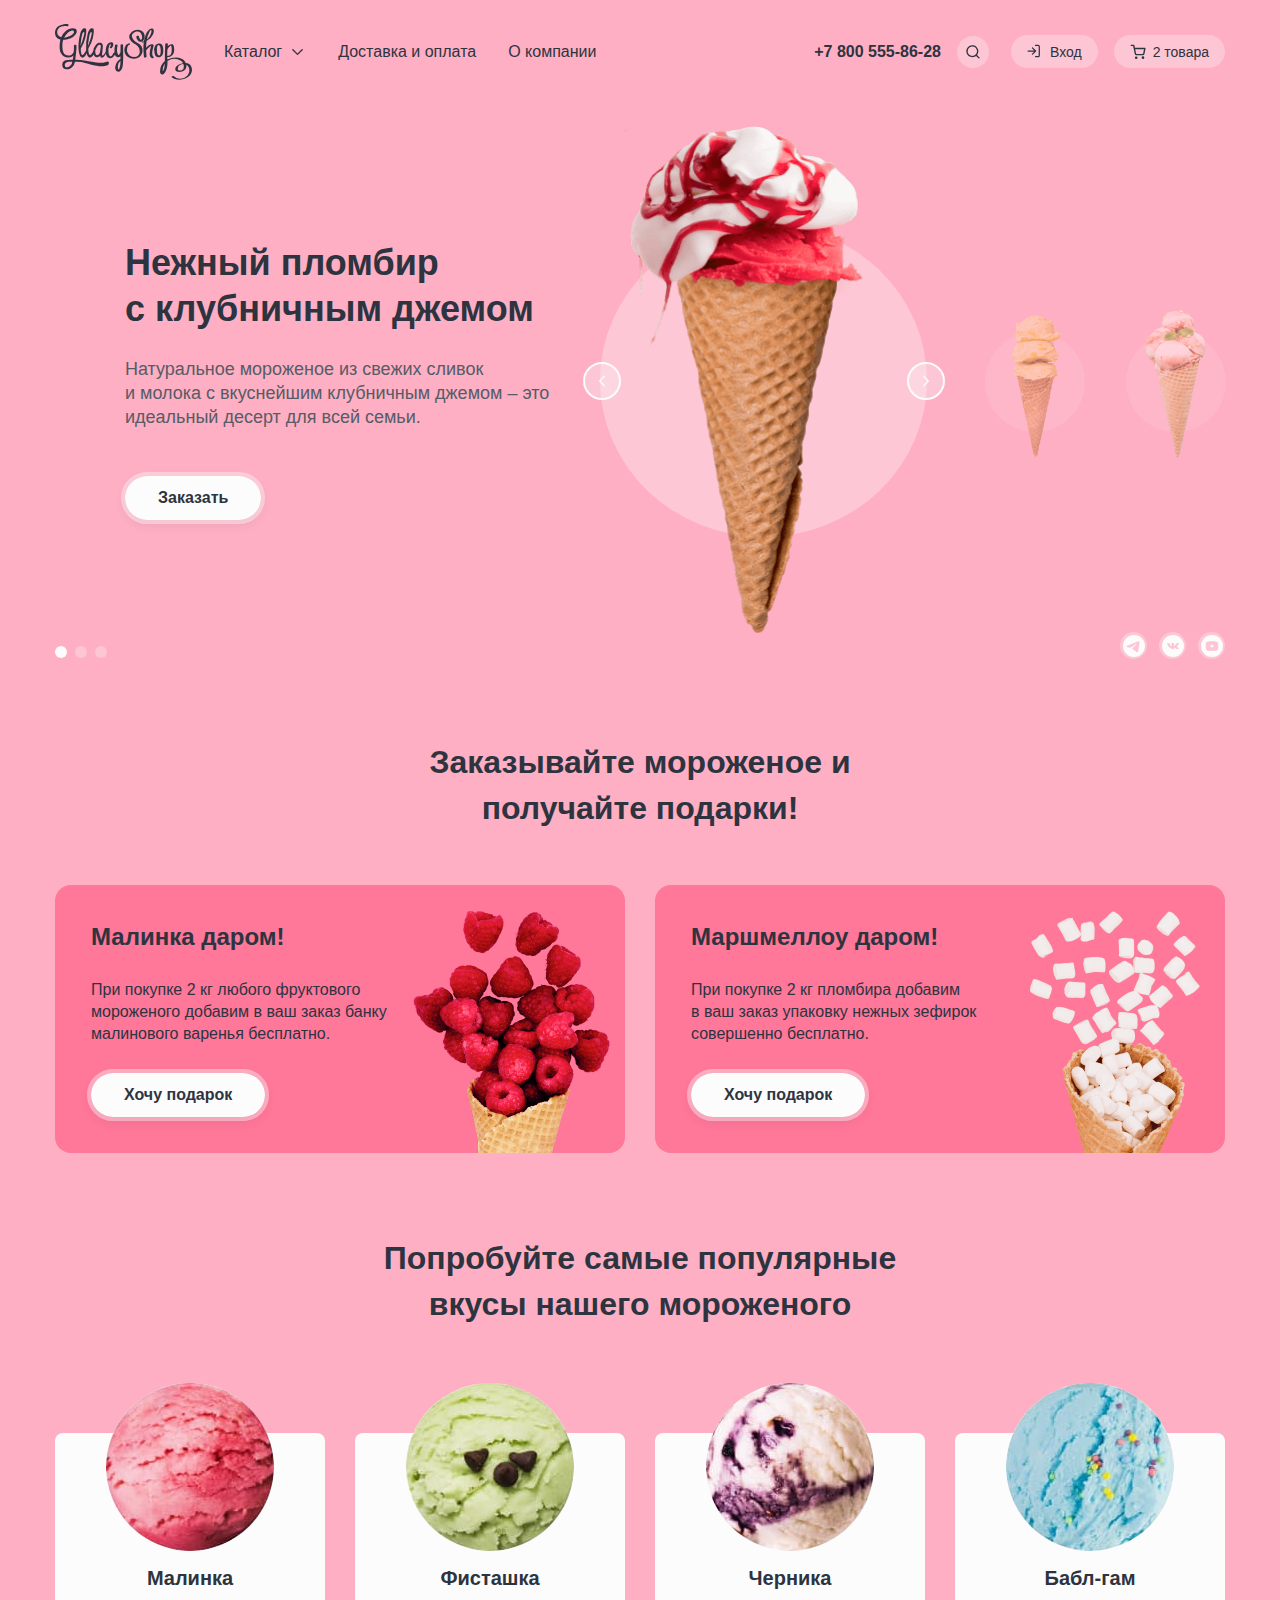
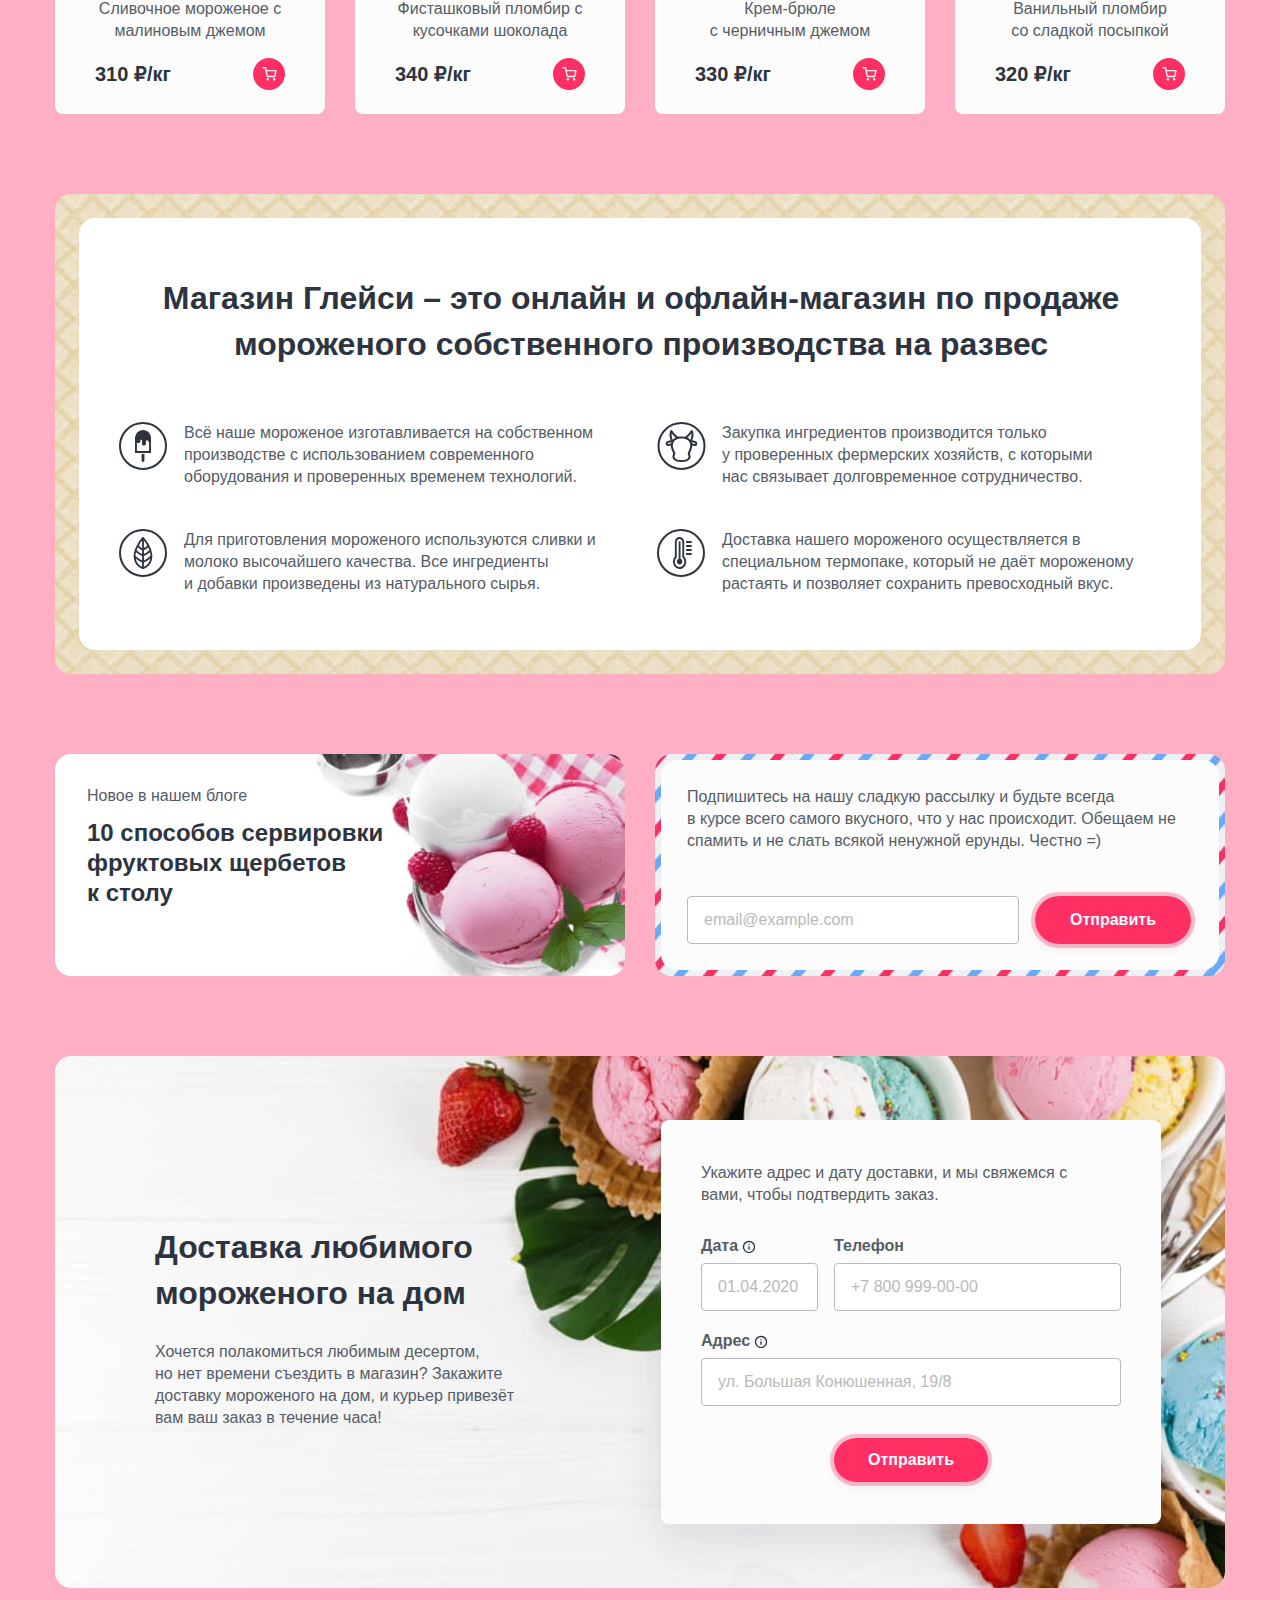
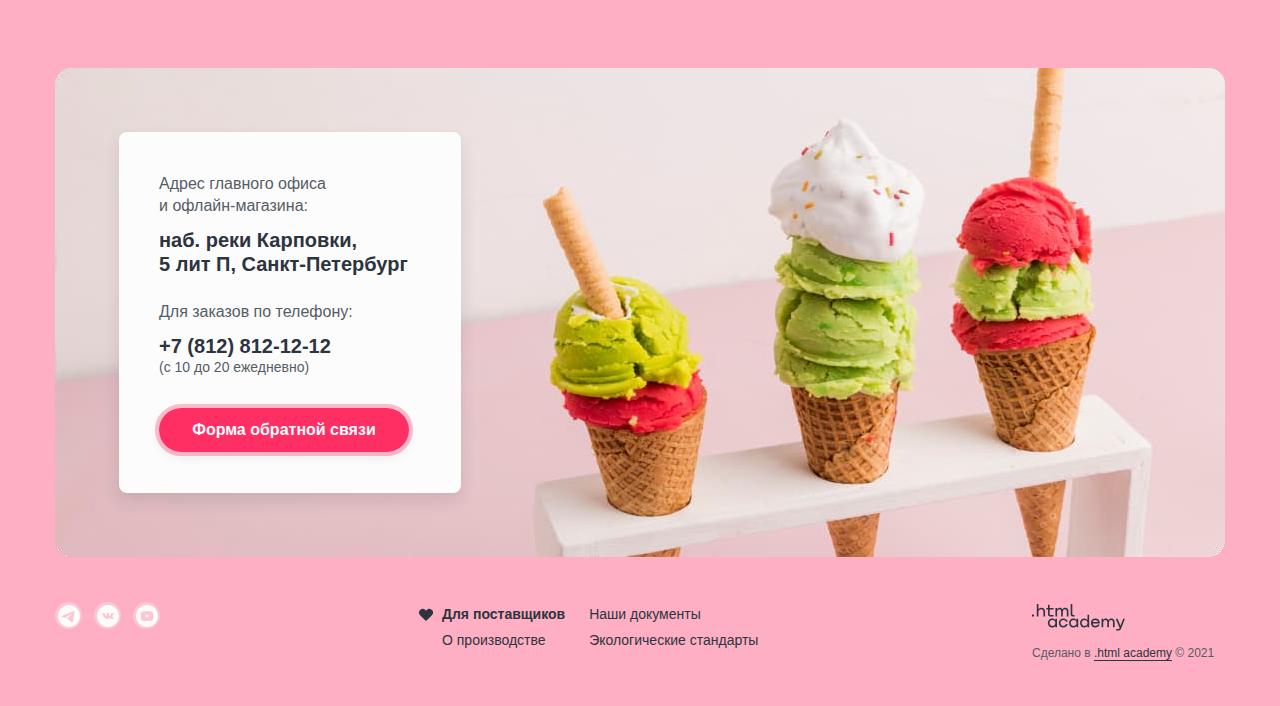
==== commit 99ca0d82: "Merge pull request #1 from konstantin-petruschin/master" ====
--- a/index.html
+++ b/index.html
@@ -134,10 +134,10 @@
                         </button>
                         <ul class="personal-account-links">
                           <li class="personal-account-item">
-                            <a href="#" class="password-link">Забыли пароль?</a>
+                            <a href="#" class="personal-link password-link ">Забыли пароль?</a>
                           </li>
                           <li class="personal-account-item">
-                            <a href="#" class="registration-link">Регистрация</a>
+                            <a href="#" class="registration-link personal-link">Регистрация</a>
                           </li>
                         </ul>
                       </div>
@@ -352,10 +352,10 @@
           <ul class="popular-products-list">
             <li class="product-item">
               <a href="#" class="product-item-link">
-                <div class="product-image-wrapper">
-                  <img src="./images/products/product-1.jpg" alt="Мороженное с малиновым джемом."
-                    class="product-item-image" width="168" height="168">
-                </div>
+
+                <img src="./images/products/product-1.jpg" alt="Мороженное с малиновым джемом."
+                  class="product-item-image" width="168" height="168">
+
                 <h3 class="product-item-title">Малинка</h3>
               </a>
               <span class="product-item-text">Сливочное мороженое с малиновым джемом</span>
@@ -374,10 +374,8 @@
             </li>
             <li class="product-item">
               <a href="#" class="product-item-link">
-                <div class="product-image-wrapper">
-                  <img src="./images/products/product-2.jpg" alt="Фисташковый пломбир с кусочками шоколада."
-                    class="product-item-image" width="168" height="168">
-                </div>
+                <img src="./images/products/product-2.jpg" alt="Фисташковый пломбир с кусочками шоколада."
+                  class="product-item-image" width="168" height="168">
                 <h3 class="product-item-title">Фисташка</h3>
               </a>
               <span class="product-item-text">Фисташковый пломбир с кусочками шоколада</span>
@@ -396,10 +394,8 @@
             </li>
             <li class="product-item">
               <a href="#" class="product-item-link">
-                <div class="product-image-wrapper">
-                  <img src="./images/products/product-3.jpg" alt="Крем-брюле с черничным джемом."
-                    class="product-item-image" width="168" height="168">
-                </div>
+                <img src="./images/products/product-3.jpg" alt="Крем-брюле с черничным джемом."
+                  class="product-item-image" width="168" height="168">
 
                 <h3 class="product-item-title">Черника</h3>
               </a>
@@ -419,10 +415,10 @@
             </li>
             <li class="product-item">
               <a href="#" class="product-item-link">
-                <div class="product-image-wrapper">
-                  <img src="./images/products/product-4.jpg" alt="Ванильный пломбир со сладкой посыпкой."
-                    class="product-item-image" width="168" height="168">
-                </div>
+
+                <img src="./images/products/product-4.jpg" alt="Ванильный пломбир со сладкой посыпкой."
+                  class="product-item-image" width="168" height="168">
+
                 <h3 class="product-item-title">Бабл-гам</h3>
               </a>
               <span class="product-item-text">Ванильный пломбир<br>со сладкой посыпкой</span>
@@ -464,7 +460,7 @@
         <div class="news-block">
           <section class="new">
             <h2 class="visually-hidden">Статьи</h2>
-            <a href="#" class="new-link-blog">Новое в нашем блоге</a>
+            <p class="new-title-blog">Новое в нашем блоге</p>
             <a href="#" class="new-link-article">10 способов сервировки фруктовых щербетов<br>к столу</a>
           </section>
           <section class="mailing">
@@ -507,7 +503,7 @@
               <p class="delivery-group">
                 <label for="delivery-phone" class="delivery-label">Телефон</label>
                 <input id="delivery-phone" type="text" class="delivery-input delivery-input-phone input-enter"
-                  placeholder="+7 800 999-00-00" required>
+                  pattern="[0-9]{3} [0-9]{3} [0-9]{4}" placeholder="+7 800 999-00-00" required>
               </p>
             </div>
             <p class="delivery-group delivery-address-group">
--- a/styles/styles.css
+++ b/styles/styles.css
@@ -31,17 +31,18 @@
   font-weight: 400;
   font-size: 16px;
   color: #565c66;
-}
-
-.body-pink {
   background-color: #feafc3;
 }
 
-.body-blue {
+.theme-1 {
+  background-color: #feafc3;
+}
+
+.theme-2 {
   background-color: #69a9ff;
 }
 
-.body-yellow {
+.theme-3 {
   background-color: #fcc850;
 }
 
@@ -78,7 +79,7 @@
 .red-button-disabled:hover,
 .red-button-disabled:active,
 .red-button-disabled:focus {
-  background: #B9B9B9;
+  background: #b9b9b9;
   outline: 4px solid rgba(185, 185, 185, 0.3);
   cursor: default;
   color: #565c66;
@@ -227,7 +228,7 @@
 }
 
 .input-enter:disabled:hover::placeholder {
-  color: rgba(45, 52, 64, 1);
+  color: #2d3440;
 }
 
 .container {
@@ -263,6 +264,16 @@
 
 .logo-navigation {
   margin-right: 16px;
+}
+
+.logo-navigation:hover,
+.logo-navigation:focus {
+  outline: none;
+  opacity: 0.6;
+}
+
+.logo-navigation:active {
+  opacity: 0.3;
 }
 
 .main-navigation {
@@ -661,8 +672,7 @@
   margin: 0;
 }
 
-.password-link,
-.registration-link {
+.personal-link {
   display: inline-block;
   font-size: 14px;
   line-height: 20px;
@@ -675,6 +685,12 @@
   margin-bottom: 5px;
 }
 
+.personal-link:hover,
+.personal-link:focus {
+  outline: none;
+  opacity: 0.6;
+}
+
 .user-navigation-item {
   position: relative;
 }
@@ -752,11 +768,14 @@
   color: #b9b9b9;
 }
 
+.cart-product-link:focus {
+  outline: none;
+}
+
 .cart-product-link:hover .cart-product-name,
 .cart-product-link:focus .cart-product-name {
   text-decoration: underline;
   text-underline-offset: 3px;
-  outline: none;
 }
 
 .cart-product-link:hover .cart-image-wrapper,
@@ -808,7 +827,6 @@
   width: 16px;
   height: 16px;
   border: 2px solid #2d3440;
-  border-radius: 50%;
   top: 0;
   left: 0;
   transform: translate(-23%, -23%);
@@ -944,7 +962,6 @@
   width: 510px;
   padding-left: 70px;
   box-sizing: border-box;
-  padding-right: 10px;
   display: block;
   padding-bottom: 67px;
 }
@@ -969,7 +986,7 @@
   height: 100px;
   z-index: -1;
   border-radius: 50%;
-  background-color: #ffcbd8;
+  background-color: rgba(255, 255, 255, 0.2);
 }
 
 .slider-item-current > .slider-img-block::after {
@@ -979,7 +996,7 @@
   width: 327px;
   height: 313px;
   border-radius: 50%;
-  background-color: #ffcbd8;
+  background-color: rgba(255, 255, 255, 0.3);
   z-index: -1;
 }
 
@@ -1013,6 +1030,7 @@
   top: 237px;
   width: 38px;
   height: 38px;
+  box-sizing: border-box;
   cursor: pointer;
   z-index: 2;
 }
@@ -1022,7 +1040,7 @@
 }
 
 .slider-flip-button:hover {
-  background-color: rgba(252, 252, 252, 1);
+  background-color: #fcfcfc;
 }
 
 .slider-flip-button:hover .slider-flip-icon {
@@ -1034,12 +1052,12 @@
   border-color: transparent;
 }
 
-.slider-flip-icon:focus {
+.slider-flip-button:focus {
   outline: none;
   border: 2px solid #2d3440;
 }
 
-.slider-flip-icon:focus .slider-flip-icon {
+.slider-flip-button:focus .slider-flip-icon {
   fill: #2d3440;
 }
 
@@ -1100,15 +1118,13 @@
 }
 .slider-paganation-button:focus {
   border-color: #2d3440;
+  outline: none;
 }
 
 .slider-paganation-button:active {
   border-color: rgba(252, 252, 252, 0.3);
   background-color: rgba(252, 252, 252, 0.5);
 }
-
-
-
 
 .slider-socials {
   list-style: none;
@@ -1309,6 +1325,22 @@
   height: 168px;
   border-radius: 50%;
 }
+
+.product-item-link:focus {
+  outline: none;
+}
+
+.product-item-link:hover .product-item-title,
+.product-item-link:focus .product-item-title {
+  opacity: 0.6;
+  text-decoration: underline;
+  text-underline-offset: 4px;
+}
+
+.product-item-link:active .product-item-title {
+  opacity: 0.3;
+}
+
 
 .product-item-title {
   margin: 0;
@@ -1410,7 +1442,6 @@
   padding: 57px 40px 55px;
 }
 
-
 .about-heading {
   grid-column: 1 / -1;
   margin-bottom: 14px;
@@ -1472,35 +1503,28 @@
   background-size: cover;
 }
 
-.new-link-blog,
-.new-link-article {
-  display: block;
-  text-decoration: none;
-}
-
-.new-link-blog {
+.new-title-blog {
+  margin: 0;
+  padding: 0;
   margin-bottom: 13px;
   color: #565c66;
 }
 
-.new-link-blog:hover {
-  text-decoration: underline;
-  text-underline-offset: 3px;
-}
-
 .new-link-article {
+  display: block;
+  text-decoration: none;
   width: 305px;
   font-weight: 700;
   font-size: 24px;
   line-height: 30px;
   color: #2d3440;
+  outline: none;
 }
 
 .new-link-article:hover,
 .new-link-article:focus {
   text-decoration: underline;
-  text-underline-offset: 5px;
-  outline: none;
+  text-underline-offset: 6px;
 }
 
 .mailing {
@@ -1655,9 +1679,9 @@
   line-height: 16px;
   font-weight: 400;
   color: rgba(86, 92, 102, 1);
-  background-color: rgba(252, 252, 252, 1);
+  background-color: #fcfcfc;
   width: 170px;
-  border: 1px solid rgba(185, 185, 185, 1);
+  border: 1px solid #b9b9b9;
   padding: 10px 8px;
   box-shadow: 0 4px 8px rgba(194, 194, 194, 0.2);
   border-radius: 1px;
@@ -1671,13 +1695,12 @@
   width: 8px;
   height: 8px;
   background-color: #fcfcfc;
-  border: 1px solid rgba(185, 185, 185, 1);
+  border: 1px solid #b9b9b9;
   border-bottom: transparent;
   border-right: transparent;
   top: 14px;
   left: -5px;
   transform: rotate(-45deg);
-
 }
 
 .tooltip-date {
@@ -1693,8 +1716,6 @@
 .tooltip-link:hover .tooltip-text {
   display: inline-block;
 }
-
-
 
 .contacts {
   padding: 64px;
@@ -1714,7 +1735,6 @@
   padding-top: 41px;
   padding-bottom: 41px;
   background-color: #fcfcfc;
-
   box-shadow: 0 8px 16px rgba(45, 52, 64, 0.12);
 }
 
@@ -1768,7 +1788,7 @@
 .page-footer {
   display: flex;
   align-items: flex-start;
-  padding-top: 46px;
+  padding-top: 45px;
   padding-bottom: 45px;
 }
 
@@ -1870,6 +1890,7 @@
 .footer-link-delover {
   display: inline-block;
   margin-bottom: 10px;
+  outline: none ;
 }
 
 .develover-text-link {
@@ -1889,11 +1910,11 @@
 .develover-text-link:active {
   opacity: 0.3;
 }
+
 /*Страница каталога */
 
 .main-catalog {
-  margin-top: 28px;
-
+  margin-top: 29px;
 }
 
 .breadcrumbs {
@@ -1910,6 +1931,21 @@
   text-decoration: none;
   font-weight: 700;
   font-size: 14px;
+}
+
+.breadcrumb-link:hover {
+  opacity: 0.6;
+}
+
+.breadcrumb-link:active {
+  opacity: 0.3;
+}
+
+.breadcrumb-link:focus {
+  outline: none;
+  opacity: 0.9;
+  text-decoration: underline;
+  text-underline-offset: 3px;
 }
 
 .breadcrumb-item {
@@ -2000,9 +2036,8 @@
 
 .catalog-select:focus {
   outline: none;
-  border-color: rgba(252, 252, 252, 1);
-}
-
+  border-color: #fcfcfc;
+}
 
 .range-input::-webkit-outer-spin-button,
 .range-input::-webkit-inner-spin-button {
@@ -2016,7 +2051,7 @@
   box-sizing: border-box;
   background-color: transparent;
   border: none;
-  appearance: none;
+  appearance: textfield;
   font-family: "Inter", sans-serif;
   font-size: 14px;
 }
@@ -2063,14 +2098,13 @@
   height: 17px;
   background-color: #2d3440;
   border-radius: 50%;
-  border: 1px solid #2d3440;
+  border: 2px solid #2d3440;
   outline: none;
   cursor: pointer;
 }
 
 .range-button::after {
   content: "";
-  /* position: absolute; */
   width: 5px;
   height: 5px;
   background-color: #fcfcfc;
@@ -2079,7 +2113,7 @@
 
 .range-button:hover {
   background-color: #fcfcfc;
-  border: 1px solid #fcfcfc;
+  border: 2px solid #fcfcfc;
 }
 
 .range-button:hover::after {
@@ -2100,7 +2134,13 @@
 }
 
 .range-button:focus {
+  outline: none;
   border-color: #2d3440;
+  background-color: #fcfcfc;
+}
+
+.range-button:focus::after {
+  background-color: #2d3440;
 }
 
 .filter-list {
@@ -2274,7 +2314,6 @@
 }
 
 .button-more {
-
   padding: 12px 32px;
   margin-left: auto;
 }
@@ -2300,6 +2339,7 @@
   margin: 0;
   padding: 0;
   display: flex;
+  flex-wrap: wrap;
 }
 
 .paganation-button {
@@ -2380,7 +2420,6 @@
   width: 100%;
   height: 100%;
   background-color: rgba(45, 52, 64, 0.3);
-  ;
   z-index: 10;
 }
 
@@ -2415,6 +2454,26 @@
   cursor: pointer;
 }
 
+.modal-close-button:hover {
+  opacity: 0.6;
+}
+
+.modal-close-button:active {
+  opacity: 0.3;
+}
+
+.modal-close-button:focus {
+  outline: none;
+}
+
+.modal-close-button:focus::after {
+  position: absolute;
+  content: "";
+  width: 17px;
+  height: 17px;
+  border: 2px solid #2d3440;
+}
+
 .modal-title {
   margin: 0;
   padding: 0;
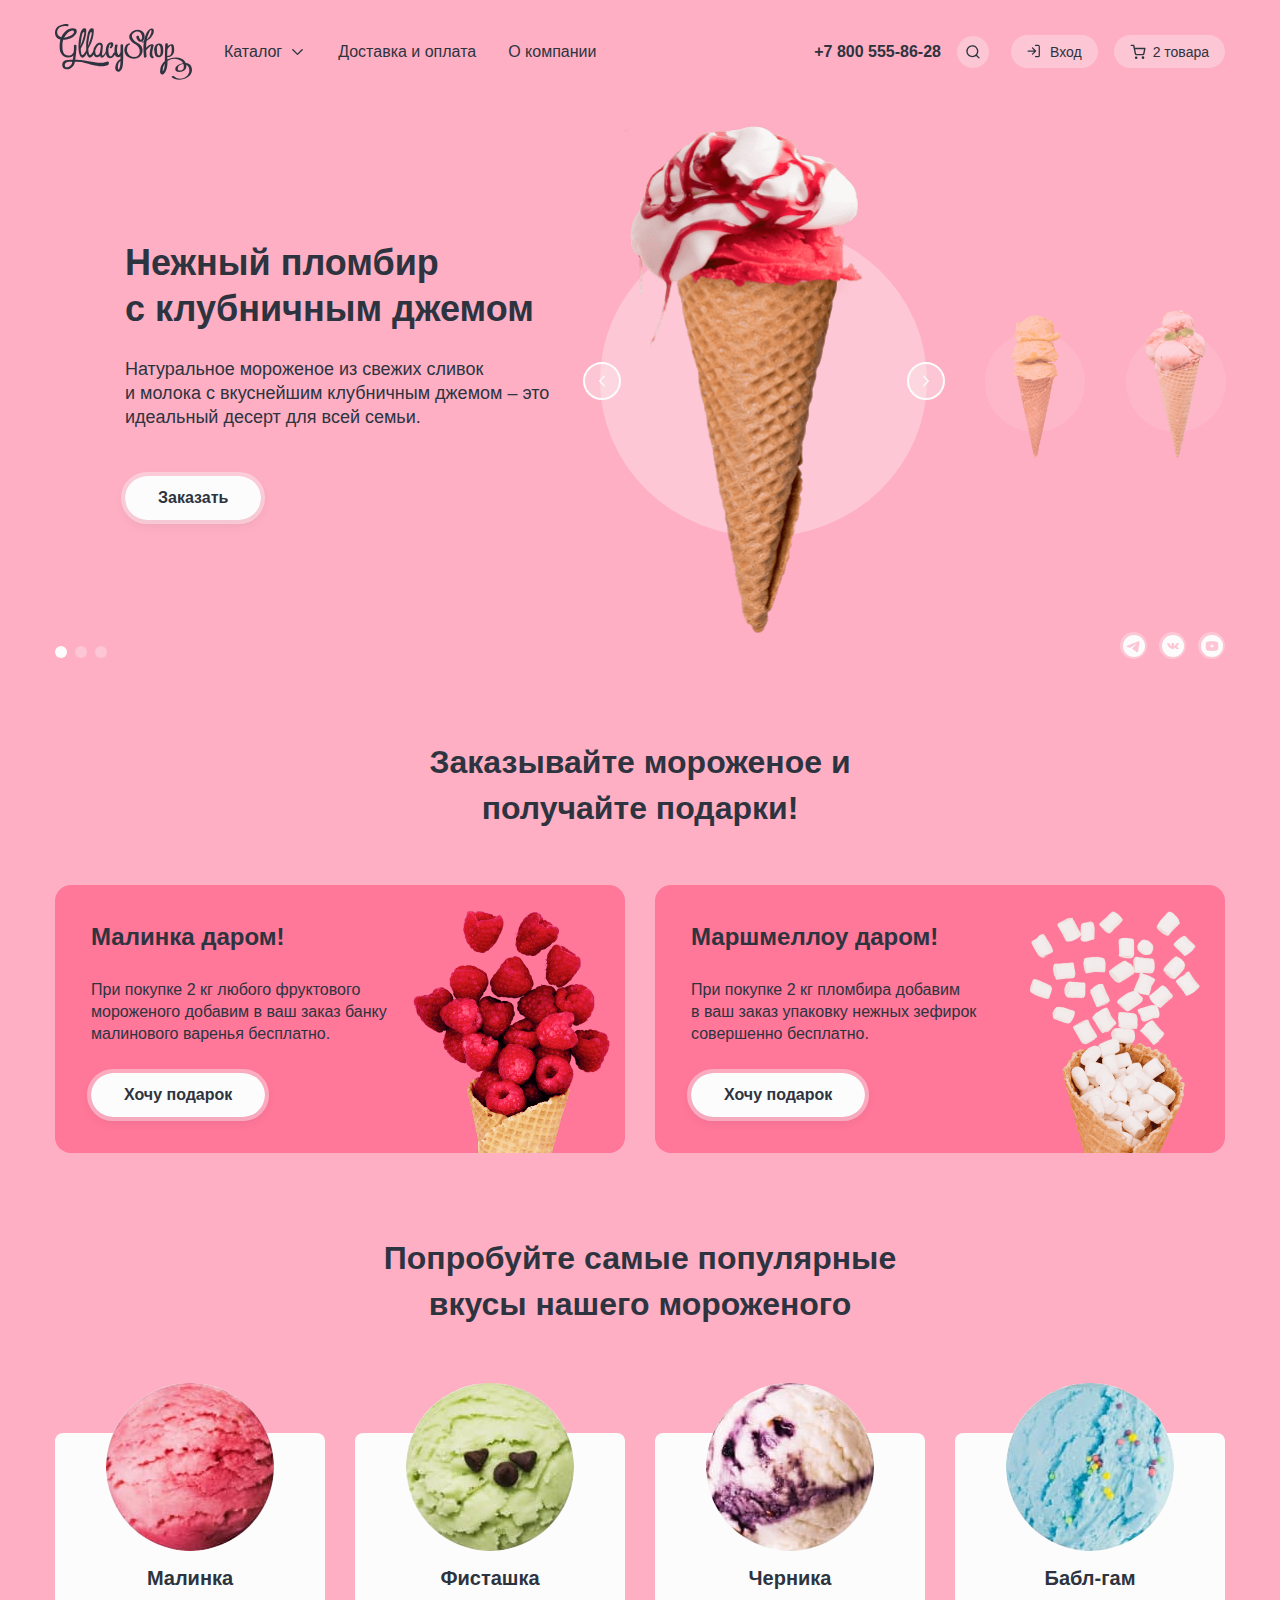
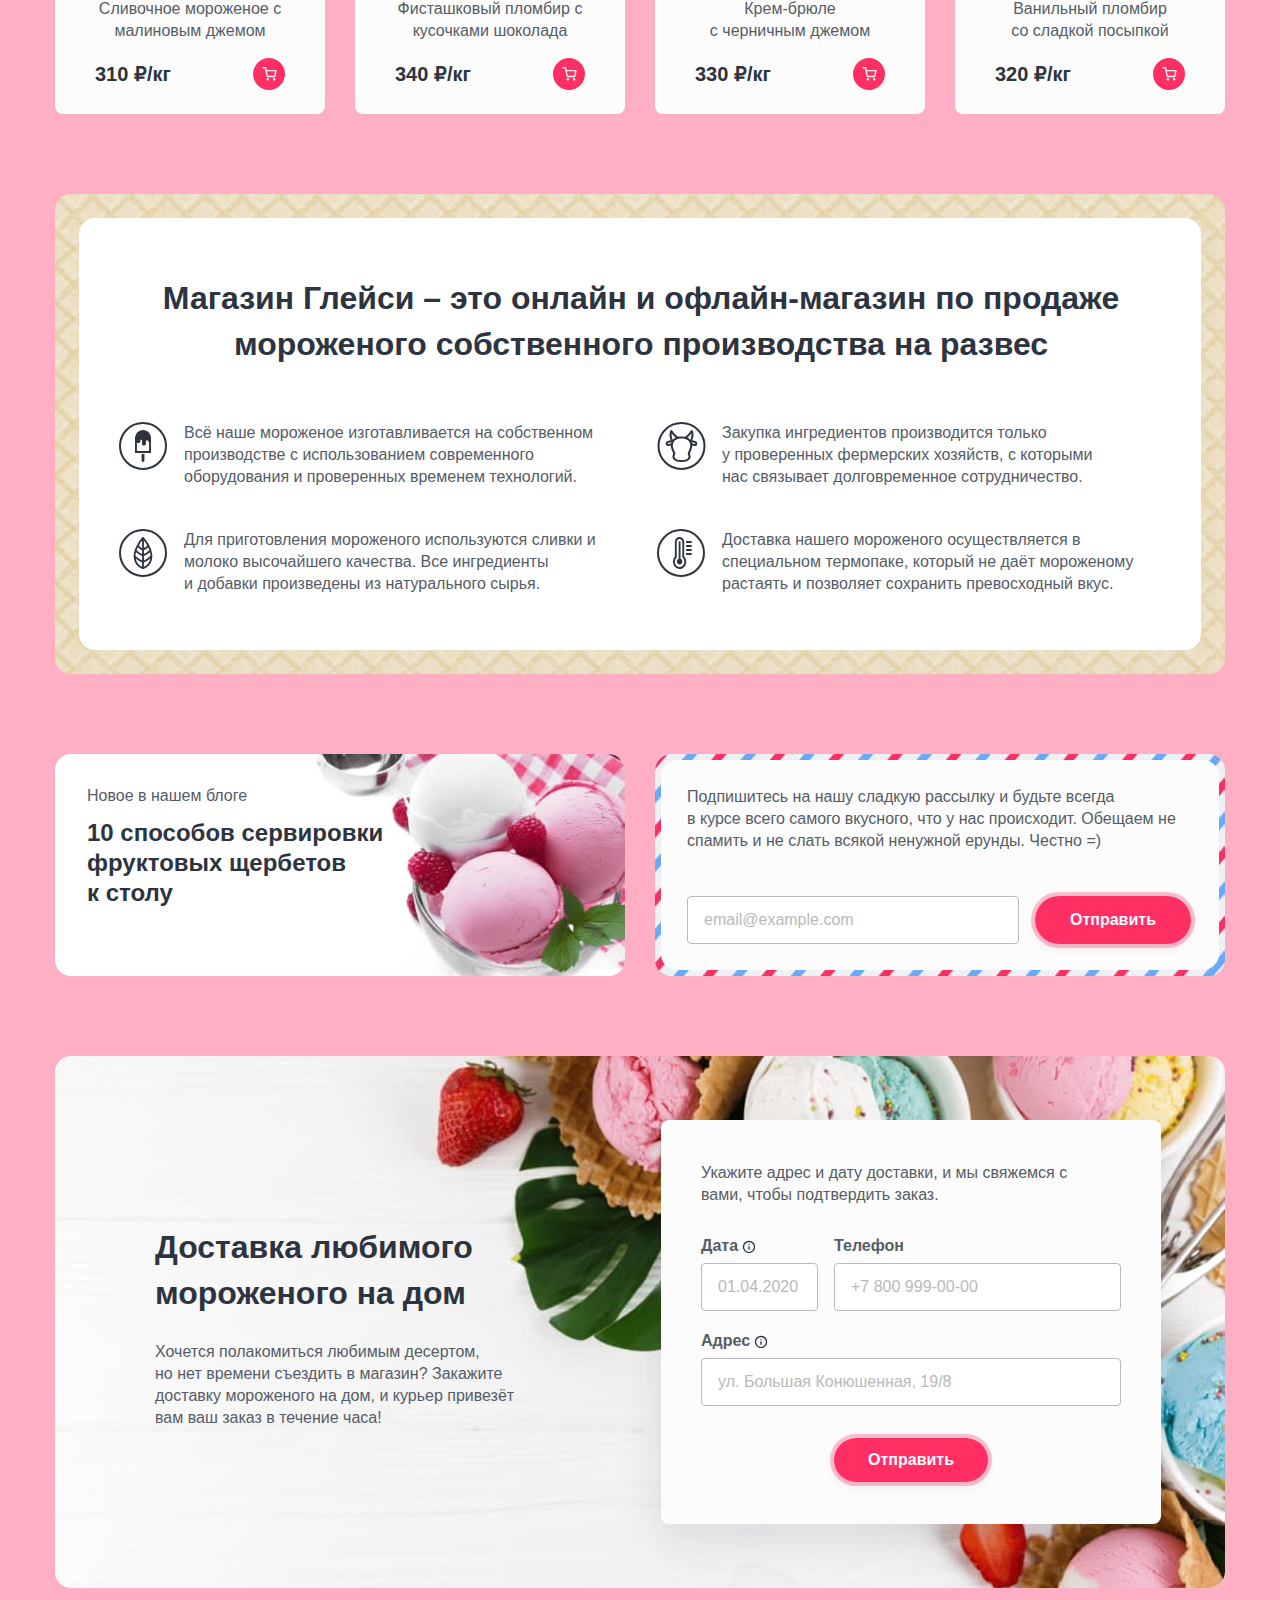
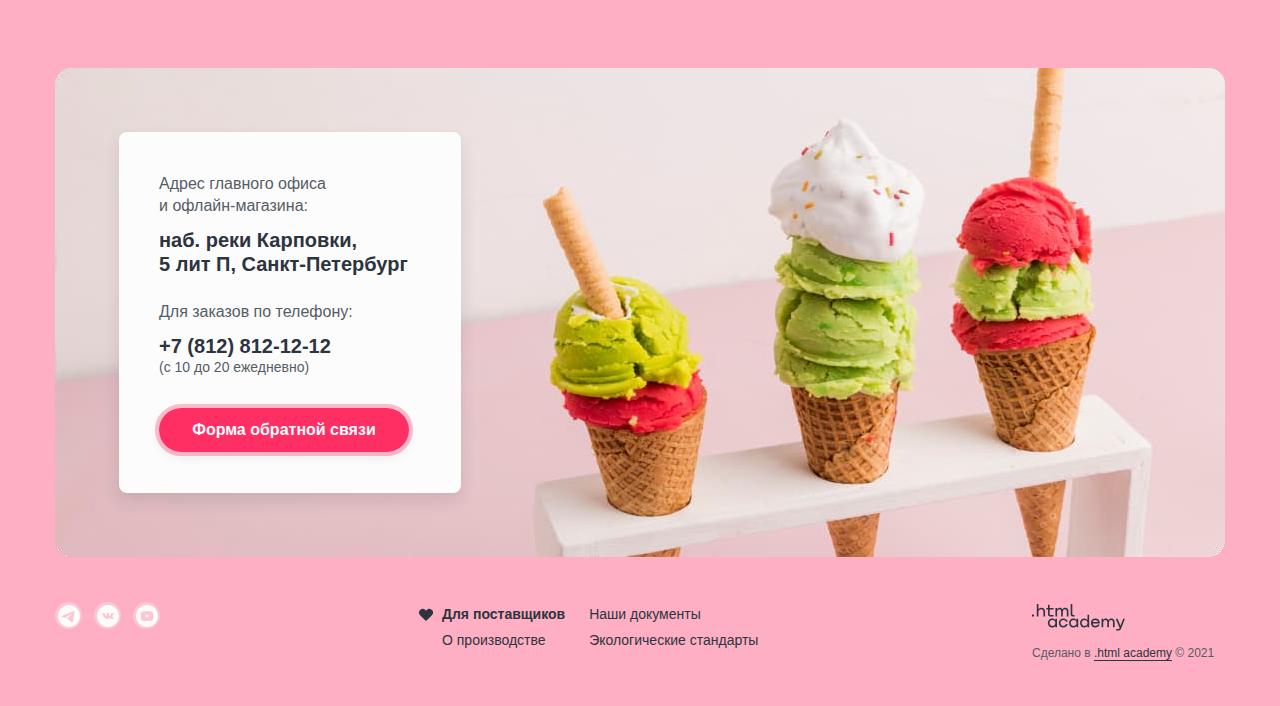
==== commit a33c474b: "исправляет недочеты" ====
--- a/index.html
+++ b/index.html
@@ -9,11 +9,10 @@
     <link rel="icon" type="image/png" sizes="32x32" href="./images/favicon.png">
   </head>
 
-
   <body class="theme-1">
     <div class="container">
       <header class="main-header">
-        <a class="logo-navigation">
+        <a class="logo-navigation logo-current">
           <img src="./images/logo.svg" alt="Логотип магазина Глейси." width="137" height="56">
         </a>
         <nav class="main-navigation">
@@ -57,7 +56,6 @@
                     </li>
                   </ul>
                 </div>
-
               </div>
             </li>
             <li class="main-navigation-item">
@@ -76,7 +74,7 @@
               </div>
               <div class="header-search popover-block">
                 <a href="#" class="header-search-link popover-link">
-                  <span class="visually-hidden">Поиск</span>
+                  <span class="visually-hidden">Поиск.</span>
                   <span class="header-search-image">
                     <svg class="header-search-icon" xmlns="http://www.w3.org/2000/svg" width="14" height="14"
                       viewBox="0 0 14 14">
@@ -89,19 +87,17 @@
                 <div class="navigation-form-block">
                   <form action="https://echo.htmlacademy.ru/" class="navigation-form popover-window" method="get">
                     <div class="header-search-wrapper">
-                      <label class="visually-hidden" for="search">Введите текст для поиска</label>
+                      <label class="visually-hidden" for="search">Введите текст для поиска.</label>
                       <input class="navigation-search input-enter" id="search" type="text" name="search"
                         placeholder="Поиск по сайту" required>
                       <button class="navigation-search-reset" type="reset">
-                        <span class="visually-hidden">Сброс поиска</span>
+                        <span class="visually-hidden">Сброс поиска.</span>
                       </button>
                     </div>
                   </form>
                 </div>
-
               </div>
             </div>
-
             <ul class="user-navigation">
               <li class="user-navigation-item popover-block">
                 <a href="#" class="user-navigation-link popover-link entry-link">
@@ -118,19 +114,18 @@
                     <p class="personal-account-title">Личный кабинет</p>
                     <form action="https://echo.htmlacademy.ru/" class="personal-account-form">
                       <div class="personal-account-label">
-                        <label for="mail" class="visually-hidden">Введите ваш e-mail</label>
+                        <label for="mail" class="visually-hidden">Введите ваш e-mail.</label>
                         <input class="personal-account-input input-enter" type="email" name="e-mail" id="mail"
                           value="email@example.com" required>
                       </div>
                       <div class="personal-account-label">
-                        <label for="password" class="visually-hidden">Введите ваш пароль</label>
+                        <label for="password" class="visually-hidden">Введите ваш пароль.</label>
                         <input class="personal-account-input personal-account-password input-enter" type="password"
                           name="password" id="password" value="exampl" required>
                       </div>
                       <div class="personal-account-entry">
                         <button class="personal-account-button red-button" type="submit">
                           <span class="button-text">Войти</span>
-
                         </button>
                         <ul class="personal-account-links">
                           <li class="personal-account-item">
@@ -153,7 +148,6 @@
                       d="M1.167.108a.667.667 0 1 0 0 1.333h1.77l.468 2.336a.664.664 0 0 0 .011.053l.967 4.833a1.826 1.826 0 0 0 1.819 1.47h5.62a1.826 1.826 0 0 0 1.819-1.47l.001-.005.927-4.861a.667.667 0 0 0-.655-.792H4.611L4.138.644a.667.667 0 0 0-.654-.536H1.167ZM5.69 8.402l-.813-4.064h8.23l-.775 4.067a.492.492 0 0 1-.492.395H6.183a.492.492 0 0 1-.492-.397Zm-1.134 3.961a1.246 1.246 0 1 1 2.492 0 1.246 1.246 0 0 1-2.492 0Zm6.374 0a1.246 1.246 0 1 1 2.491 0 1.246 1.246 0 0 1-2.491 0Z"
                       clip-rule="evenodd" />
                   </svg>
-
                   <span class="user-navigation-text">2 товара</span>
                 </a>
                 <div class="popover-cart-wrapper popover-window">
@@ -172,11 +166,9 @@
                               <span class="cart-chosen-price">1 кг х 310 ₽</span>
                             </div>
                           </a>
-
-
                           <b class="cart-product-price">310 ₽</b>
                           <button class="cart-product-delete" type="button">
-                            <span class="visually-hidden">Удалить из корзины</span>
+                            <span class="visually-hidden">Удалить из корзины.</span>
                           </button>
                           <input type="hidden" name="cart-item" value="Малинка">
                         </li>
@@ -191,10 +183,9 @@
                               <span class="cart-chosen-price">1,5 кг х 320 ₽</span>
                             </div>
                           </a>
-
                           <b class="cart-product-price">480 ₽</b>
                           <button class="cart-product-delete" type="button">
-                            <span class="visually-hidden">Удалить из корзины</span>
+                            <span class="visually-hidden">Удалить из корзины.</span>
                           </button>
                           <input type="hidden" name="cart-item" value="Бабл-гам">
                         </li>
@@ -205,7 +196,6 @@
                           <span class="cart-order-sum">Итого:</span>
                           <span class="cart-order-price">790 ₽</span>
                         </div>
-
                       </div>
                     </form>
                   </div>
@@ -216,9 +206,9 @@
         </nav>
       </header>
       <main class="main-index">
-        <h1 class="visually-hidden">Главная страница магазина Глейси</h1>
+        <h1 class="visually-hidden">Главная страница магазина Глейси.</h1>
         <section class="main-hero">
-          <h2 class="visually-hidden">Новинки</h2>
+          <h2 class="visually-hidden">Новинки.</h2>
           <div class="slider">
             <div class="slider-window">
               <ul class="slider-list">
@@ -246,7 +236,6 @@
                     <img src="./images/slider-2.png" alt="Мороженное со вкусом банана." class="slider-image" width="327"
                       height="507">
                   </div>
-
                 </li>
                 <li class="slider-item ">
                   <div class="slider-text-block">
@@ -254,7 +243,6 @@
                     <p class="slider-text">Необычный сладкий десерт с карамельным топпингом и кусочками зефира
                       завоюет<br>
                       сердца сладкоежек всех возрастов.</p>
-
                     <a href="#" class="slider-button white-button">Заказать</a>
                   </div>
                   <div class="slider-img-block">
@@ -270,8 +258,7 @@
                     d="M1.135.865a.665.665 0 1 0-.94.94l4.201 4.201-4.201 4.202a.665.665 0 0 0 .94.94L5.804 6.48a.665.665 0 0 0 .003-.943L1.135.865Z"
                     clip-rule="evenodd" />
                 </svg>
-
-                <span class="visually-hidden">Показать предыдущий слайдер</span>
+                <span class="visually-hidden">Показать предыдущий слайдер.</span>
               </button>
               <button class="slider-flip-button slider-button-next" type="button">
                 <svg class="slider-flip-icon" xmlns="http://www.w3.org/2000/svg" width="7" height="12"
@@ -280,42 +267,41 @@
                     d="M1.135.865a.665.665 0 1 0-.94.94l4.201 4.201-4.201 4.202a.665.665 0 0 0 .94.94L5.804 6.48a.665.665 0 0 0 .003-.943L1.135.865Z"
                     clip-rule="evenodd" />
                 </svg>
-                <span class="visually-hidden">Показать следующий слайдер</span>
+                <span class="visually-hidden">Показать следующий слайдер.</span>
               </button>
             </div>
-
             <div class="slider-bottom-block">
               <ul class="slider-paganation">
                 <li class="slider-paganation-item">
                   <button class="slider-paganation-button slider-paganation-current">
-                    <span class="visually-hidden">Показать первый слайдер</span>
+                    <span class="visually-hidden">Показать первый слайдер.</span>
                   </button>
                 </li>
                 <li class="slider-paganation-item">
                   <button class="slider-paganation-button">
-                    <span class="visually-hidden">Показать второй слайдер</span>
+                    <span class="visually-hidden">Показать второй слайдер.</span>
                   </button>
                 </li>
                 <li class="slider-paganation-item">
                   <button class="slider-paganation-button">
-                    <span class="visually-hidden">Показать третий слайдер</span>
+                    <span class="visually-hidden">Показать третий слайдер.</span>
                   </button>
                 </li>
               </ul>
               <ul class="slider-socials">
                 <li class="social-item">
                   <a href="https://t.me/htmlacademy" class="social-link social-tg">
-                    <span class="visually-hidden">Телеграм</span>
+                    <span class="visually-hidden">Телеграм.</span>
                   </a>
                 </li>
                 <li class="social-item">
                   <a href=" https://vk.com/htmlacademy" class="social-link social-vk">
-                    <span class="visually-hidden">Вконтакте</span>
+                    <span class="visually-hidden">Вконтакте.</span>
                   </a>
                 </li>
                 <li class="social-item">
                   <a href=" https://www.youtube.com/user/htmlacademyru" class="social-link social-yuotube">
-                    <span class="visually-hidden">Youtube</span>
+                    <span class="visually-hidden">Youtube.</span>
                   </a>
                 </li>
               </ul>
@@ -323,7 +309,7 @@
           </div>
         </section>
         <section class="stocks">
-          <h2 class="visually-hidden">Акции</h2>
+          <h2 class="visually-hidden">Акции.</h2>
           <p class="stocks-heading heading-block">Заказывайте мороженое и получайте подарки!</p>
           <ul class="stocks-list">
             <li class="stocks-item stocks-raspberry">
@@ -347,22 +333,20 @@
           </ul>
         </section>
         <section class="popular-products">
-          <h2 class="visually-hidden">Популярные товары</h2>
+          <h2 class="visually-hidden">Популярные товары.</h2>
           <p class="popular-products-heading heading-block">Попробуйте самые популярные вкусы нашего мороженого</p>
           <ul class="popular-products-list">
             <li class="product-item">
               <a href="#" class="product-item-link">
-
                 <img src="./images/products/product-1.jpg" alt="Мороженное с малиновым джемом."
                   class="product-item-image" width="168" height="168">
-
                 <h3 class="product-item-title">Малинка</h3>
               </a>
               <span class="product-item-text">Сливочное мороженое с малиновым джемом</span>
               <div class="product-price">
                 <span class="product-item-price">310 ₽/кг</span>
                 <a href="#" class="product-item-favorite">
-                  <span class="visually-hidden">В корзину</span>
+                  <span class="visually-hidden">В корзину.</span>
                   <svg class="product-cart-icon" xmlns="http://www.w3.org/2000/svg" width="15" height="14"
                     viewBox="0 0 15 14">
                     <path fill-rule="evenodd"
@@ -382,7 +366,7 @@
               <div class="product-price">
                 <span class="product-item-price">340 ₽/кг</span>
                 <a href="#" class="product-item-favorite">
-                  <span class="visually-hidden">В корзину</span>
+                  <span class="visually-hidden">В корзину.</span>
                   <svg class="product-cart-icon" xmlns="http://www.w3.org/2000/svg" width="15" height="14"
                     viewBox="0 0 15 14">
                     <path fill-rule="evenodd"
@@ -396,14 +380,13 @@
               <a href="#" class="product-item-link">
                 <img src="./images/products/product-3.jpg" alt="Крем-брюле с черничным джемом."
                   class="product-item-image" width="168" height="168">
-
                 <h3 class="product-item-title">Черника</h3>
               </a>
               <span class="product-item-text">Крем-брюле<br>с черничным джемом</span>
               <div class="product-price">
                 <span class="product-item-price">330 ₽/кг</span>
                 <a href="#" class="product-item-favorite">
-                  <span class="visually-hidden">В корзину</span>
+                  <span class="visually-hidden">В корзину.</span>
                   <svg class="product-cart-icon" xmlns="http://www.w3.org/2000/svg" width="15" height="14"
                     viewBox="0 0 15 14">
                     <path fill-rule="evenodd"
@@ -415,17 +398,15 @@
             </li>
             <li class="product-item">
               <a href="#" class="product-item-link">
-
                 <img src="./images/products/product-4.jpg" alt="Ванильный пломбир со сладкой посыпкой."
                   class="product-item-image" width="168" height="168">
-
                 <h3 class="product-item-title">Бабл-гам</h3>
               </a>
               <span class="product-item-text">Ванильный пломбир<br>со сладкой посыпкой</span>
               <div class="product-price">
                 <span class="product-item-price">320 ₽/кг</span>
                 <a href="#" class="product-item-favorite">
-                  <span class="visually-hidden">В корзину</span>
+                  <span class="visually-hidden">В корзину.</span>
                   <svg class="product-cart-icon" xmlns="http://www.w3.org/2000/svg" width="15" height="14"
                     viewBox="0 0 15 14">
                     <path fill-rule="evenodd"
@@ -439,7 +420,7 @@
         </section>
         <section class="about">
           <div class="about-wrapper">
-            <h2 class="visually-hidden">О магазине "Глейси"</h2>
+            <h2 class="visually-hidden">О магазине "Глейси".</h2>
             <p class="about-heading heading-block">Магазин Глейси – это онлайн и офлайн-магазин по продаже мороженого
               собственного
               производства на развес</p>
@@ -459,18 +440,18 @@
         </section>
         <div class="news-block">
           <section class="new">
-            <h2 class="visually-hidden">Статьи</h2>
+            <h2 class="visually-hidden">Статьи.</h2>
             <p class="new-title-blog">Новое в нашем блоге</p>
             <a href="#" class="new-link-article">10 способов сервировки фруктовых щербетов<br>к столу</a>
           </section>
           <section class="mailing">
             <div class="mailing-wrapper">
-              <h2 class="visually-hidden">Подписка</h2>
+              <h2 class="visually-hidden">Подписка.</h2>
               <p class="mailing-text">Подпишитесь на нашу сладкую рассылку и будьте всегда<br>в курсе всего самого
                 вкусного,
                 что у нас происходит. Обещаем не спамить и не слать всякой ненужной ерунды. Честно =)</p>
               <form class="mailing-form" action="https://echo.htmlacademy.ru/">
-                <label for="mailing-mail" class="visually-hidden">Введите вашу почту</label>
+                <label for="mailing-mail" class="visually-hidden">Введите вашу почту.</label>
                 <input class="mailing-input input-enter" type="email" id="mailing-mail" placeholder="email@example.com"
                   required>
                 <button class="mailing-button red-button" type="submit">
@@ -481,7 +462,7 @@
           </section>
         </div>
         <section class="delivery">
-          <h2 class="visually-hidden">Доставка</h2>
+          <h2 class="visually-hidden">Доставка.</h2>
           <div class="delivery-text-block">
             <p class="delivery-heading heading-block">Доставка любимого мороженого на дом</p>
             <p class="delivery-text">Хочется полакомиться любимым десертом,<br>но нет времени съездить в магазин?
@@ -519,7 +500,7 @@
           </form>
         </section>
         <section class="contacts">
-          <h2 class="visually-hidden">Наши контакты</h2>
+          <h2 class="visually-hidden">Наши контакты.</h2>
           <div class="contacts-wrapper">
             <p class="contacts-text">Адрес главного офиса<br>и офлайн-магазина:</p>
             <address class="contacts-address">наб. реки Карповки,<br>5 лит П, Санкт-Петербург</address>
@@ -528,7 +509,6 @@
             <span class="address-info">(с 10 до 20 ежедневно)</span>
             <a href="#" class="address-feedback red-button">Форма обратной связи</a>
           </div>
-
         </section>
       </main>
       <footer class="page-footer">
@@ -537,17 +517,17 @@
           <ul class="footer-socials">
             <li class="social-item">
               <a href="https://t.me/htmlacademy" class="social-link social-tg">
-                <span class="visually-hidden">Телеграм</span>
+                <span class="visually-hidden">Телеграм.</span>
               </a>
             </li>
             <li class="social-item">
               <a href=" https://vk.com/htmlacademy" class="social-link social-vk">
-                <span class="visually-hidden">Вконтакте</span>
+                <span class="visually-hidden">Вконтакте.</span>
               </a>
             </li>
             <li class="social-item">
               <a href=" https://www.youtube.com/user/htmlacademyru" class="social-link social-yuotube">
-                <span class="visually-hidden">Youtube</span>
+                <span class="visually-hidden">Youtube.</span>
               </a>
             </li>
           </ul>
@@ -565,15 +545,13 @@
             <li class="footer-info-item">
               <a href="#" class="footer-info-link">Наши документы</a>
             </li>
-
-
             <li class="footer-info-item">
               <a href="#" class="footer-info-link">Экологические стандарты</a>
             </li>
           </ul>
         </div>
         <div class="footer-developer">
-          <span class="visually-hidden">Сайт-разработчик</span>
+          <span class="visually-hidden">Сайт-разработчик.</span>
           <a href="https://htmlacademy.ru/" class="footer-link-delover">
             <svg xmlns="http://www.w3.org/2000/svg" width="93" height="27" fill="none" viewBox="0 0 93 27" role="img">
               <g fill="#2D3440" clip-path="url(#a)">
@@ -596,19 +574,19 @@
     <div class="modal-container modal-close">
       <div class="modal">
         <button class="modal-close-button" type="button">
-          <span class="visually-hidden">Закрыть</span>
+          <span class="visually-hidden">Закрыть.</span>
         </button>
         <section class="modal-content">
-          <h2 class="visually-hidden">Форма обратной связи</h2>
+          <h2 class="visually-hidden">Форма обратной связи.</h2>
           <p class="modal-title">Мы обязательно ответим вам!</p>
           <form action="https://echo.htmlacademy.ru/" method="post" class="modal-form">
             <label for="input-name" class="visually-hidden">Введите ваше имя:</label>
             <input class="modal-input input-enter" type="text" id="input-name" placeholder="Имя и фамилия" name="name"
               required>
-            <label for="e-mail" class="visually-hidden">Введите ваш e-mail</label>
+            <label for="e-mail" class="visually-hidden">Введите ваш e-mail.</label>
             <input class="modal-input input-enter" type="email" id="e-mail" placeholder="email@example.com"
               name="e-mail" required>
-            <label for="input-text" class="visually-hidden">Введите текст</label>
+            <label for="input-text" class="visually-hidden">Введите текст.</label>
             <textarea class="modal-input input-enter modal-input-text" id="input-text" placeholder="В свободной форме"
               name="modal-text" cols="30" rows="10" required></textarea>
             <button class="modal-button-submit red-button" type="submit">Отправить </button>
@@ -616,9 +594,7 @@
         </section>
       </div>
     </div>
-
     <script src="./scripts/script.js"></script>
   </body>
 
-
 </html>
--- a/styles/styles.css
+++ b/styles/styles.css
@@ -101,7 +101,7 @@
 }
 
 .white-button:hover {
-  background: rgba(252, 252, 252, 0.4);
+  background-color: rgba(252, 252, 252, 0.4);
   outline: 4px solid #fcfcfc;
 }
 
@@ -112,7 +112,7 @@
 }
 
 .white-button:focus {
-  background-color: #fcfcfc;
+  background-color:rgba(252, 252, 252, 0.4);
   outline: 2px solid #2d3440;
   box-shadow: 0 4px 12px rgba(45, 52, 64, 0.1);
 }
@@ -191,6 +191,7 @@
   font-size: 16px;
   line-height: 20px;
   color:  #2d3440;
+  background-color: #ffffff;
   border: 1px solid #b9b9b9;
   border-radius: 4px;
   outline: none;
@@ -274,6 +275,11 @@
 
 .logo-navigation:active {
   opacity: 0.3;
+}
+
+.logo-current:hover,
+.logo-current:active {
+  opacity: 1;
 }
 
 .main-navigation {
@@ -541,8 +547,8 @@
   position: absolute;
   padding: 0;
   margin: 0;
-  top: 16px;
-  right: 16px;
+  top: 54px;
+  right: 33px;
   border: none;
   width: 10px;
   height: 10px;
@@ -950,6 +956,7 @@
   margin: 0;
   padding: 0;
   margin-bottom: 47px;
+  color: #2d3440;
 }
 
 .slider-button {
@@ -1220,6 +1227,7 @@
   padding: 0;
   margin: 0;
   display: flex;
+  flex-wrap: wrap;
   gap: 30px;
 }
 
@@ -1234,13 +1242,13 @@
 .stocks-raspberry {
   background-image: url("../images/rasberry-banner.png");
   background-repeat: no-repeat;
-  background-position: top 0 right 0;
+  background-position: bottom 0 right 0;
 }
 
 .stocks-marshmallow {
   background-image: url("../images/marshmallow-banner.png");
   background-repeat: no-repeat;
-  background-position: top 0 right 0;
+  background-position: bottom 0 right 0;
 }
 
 .stocks-text-blok {
@@ -1990,7 +1998,7 @@
 
 .filter-group-wrapper {
   display: flex;
-  align-items: flex-end;
+  align-items: flex-start;
 }
 
 .filter-group-select,
@@ -2146,17 +2154,17 @@
 .filter-list {
   box-sizing: border-box;
   display: flex;
+  flex-wrap: wrap;
   align-items: center;
   list-style: none;
   column-gap: 17px;
   margin: 0;
-  padding: 8px 24px;
   background-color: rgba(252, 252, 252, 0.3);
   border-radius: 18px;
 }
 
 .radio-list {
-  height: 36px;
+  padding: 8px 24px;
 }
 
 .filter-control {
@@ -2265,7 +2273,7 @@
 }
 
 .checkbox-list {
-  height: 39px;
+  padding: 10px 24px;
 }
 
 .filter-button {
@@ -2273,12 +2281,13 @@
   min-width: 188px;
   font-weight: 700;
   font-size: 14px;
-  padding: 9px 52px;
+  padding: 10px 52px;
   background-color: rgba(252, 252, 252, 0.3);
   border: 2px solid #fcfcfc;
   box-sizing: border-box;
   border-radius: 20px;
   cursor: pointer;
+  align-self: flex-end;
 }
 
 .filter-button:hover {
